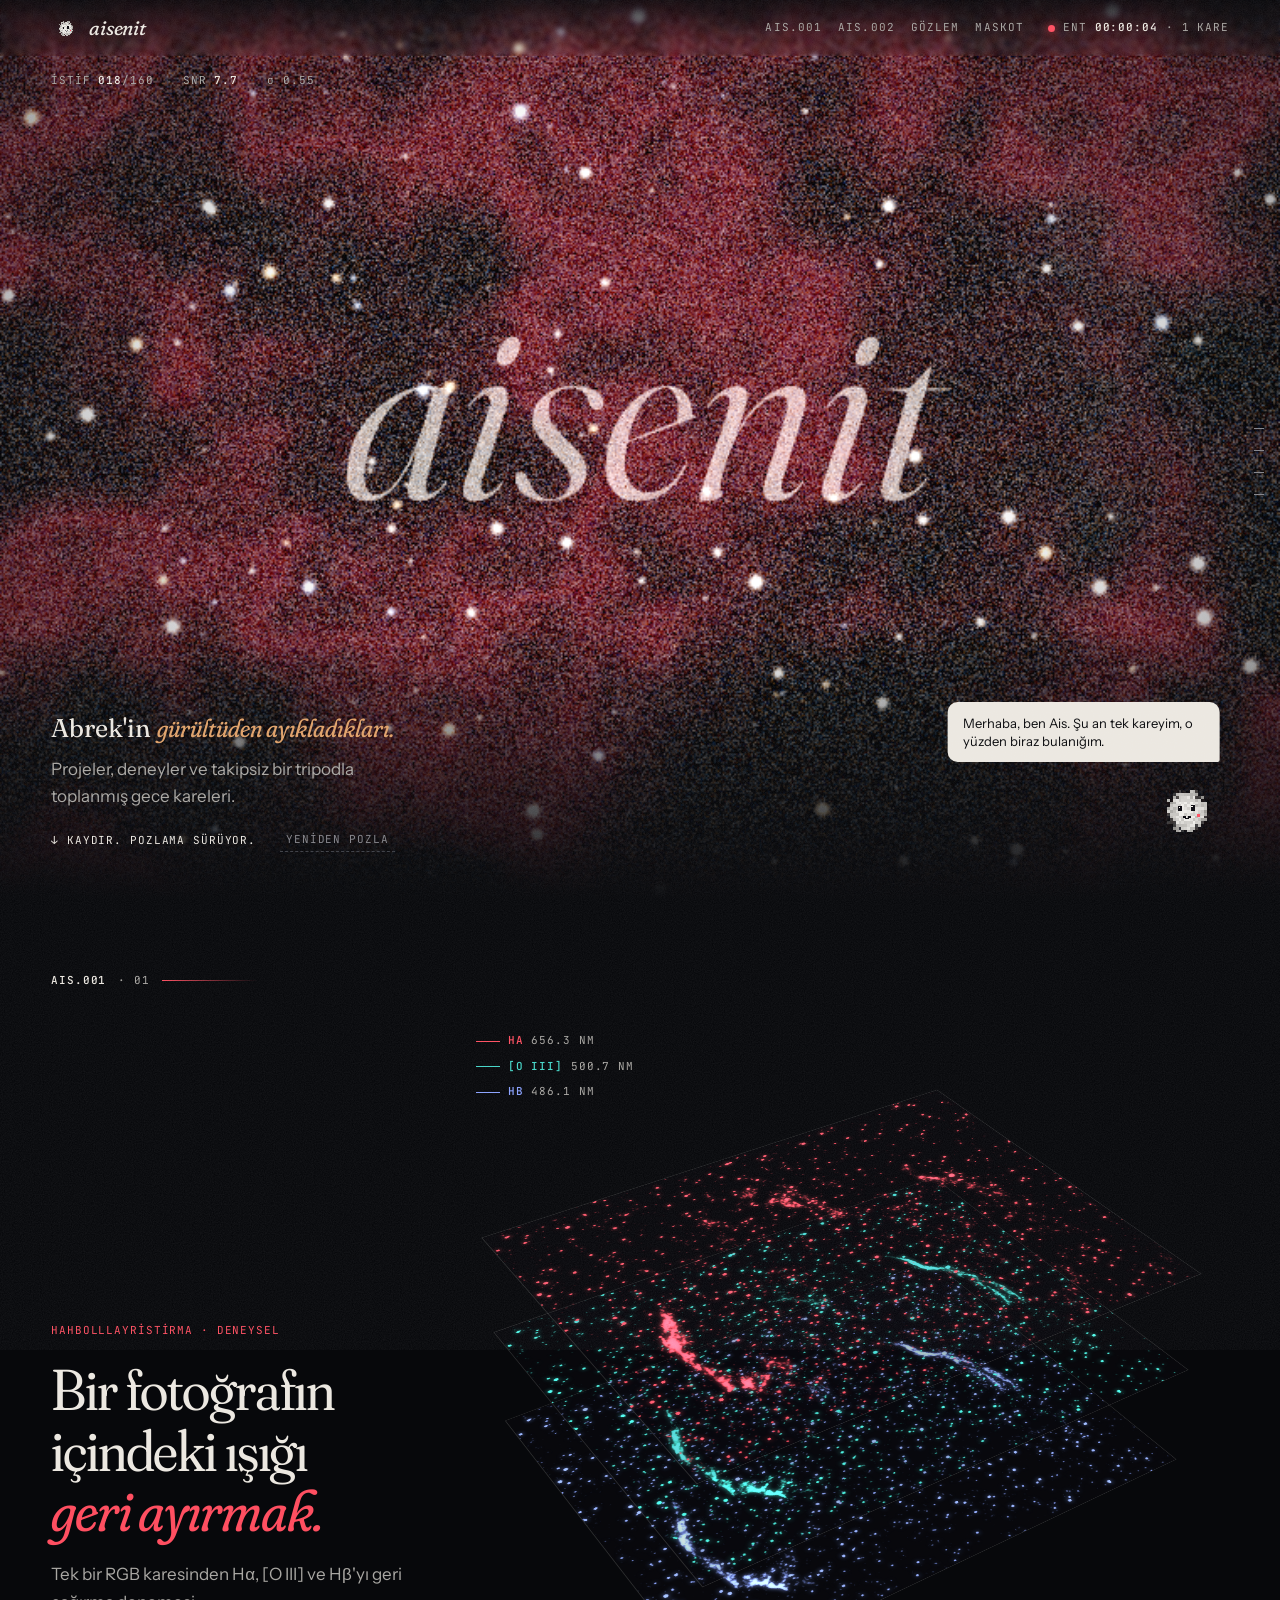
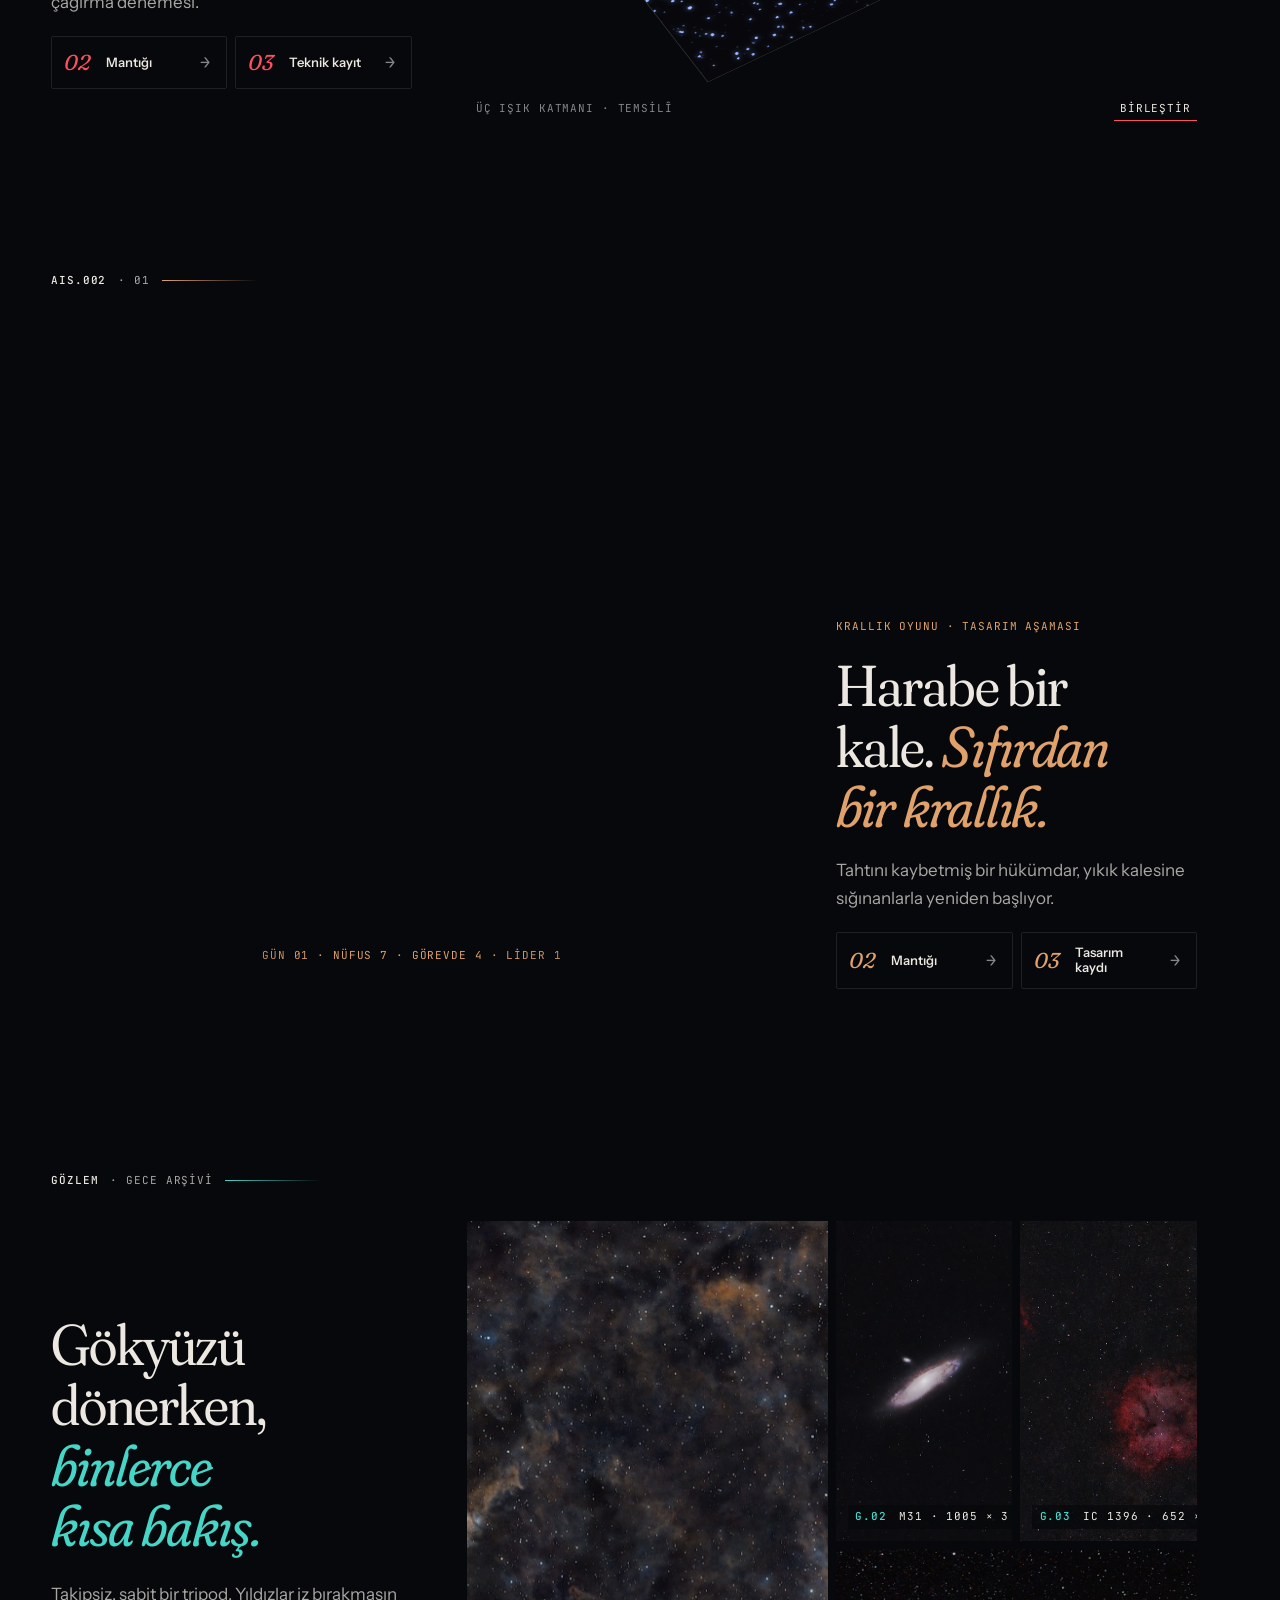
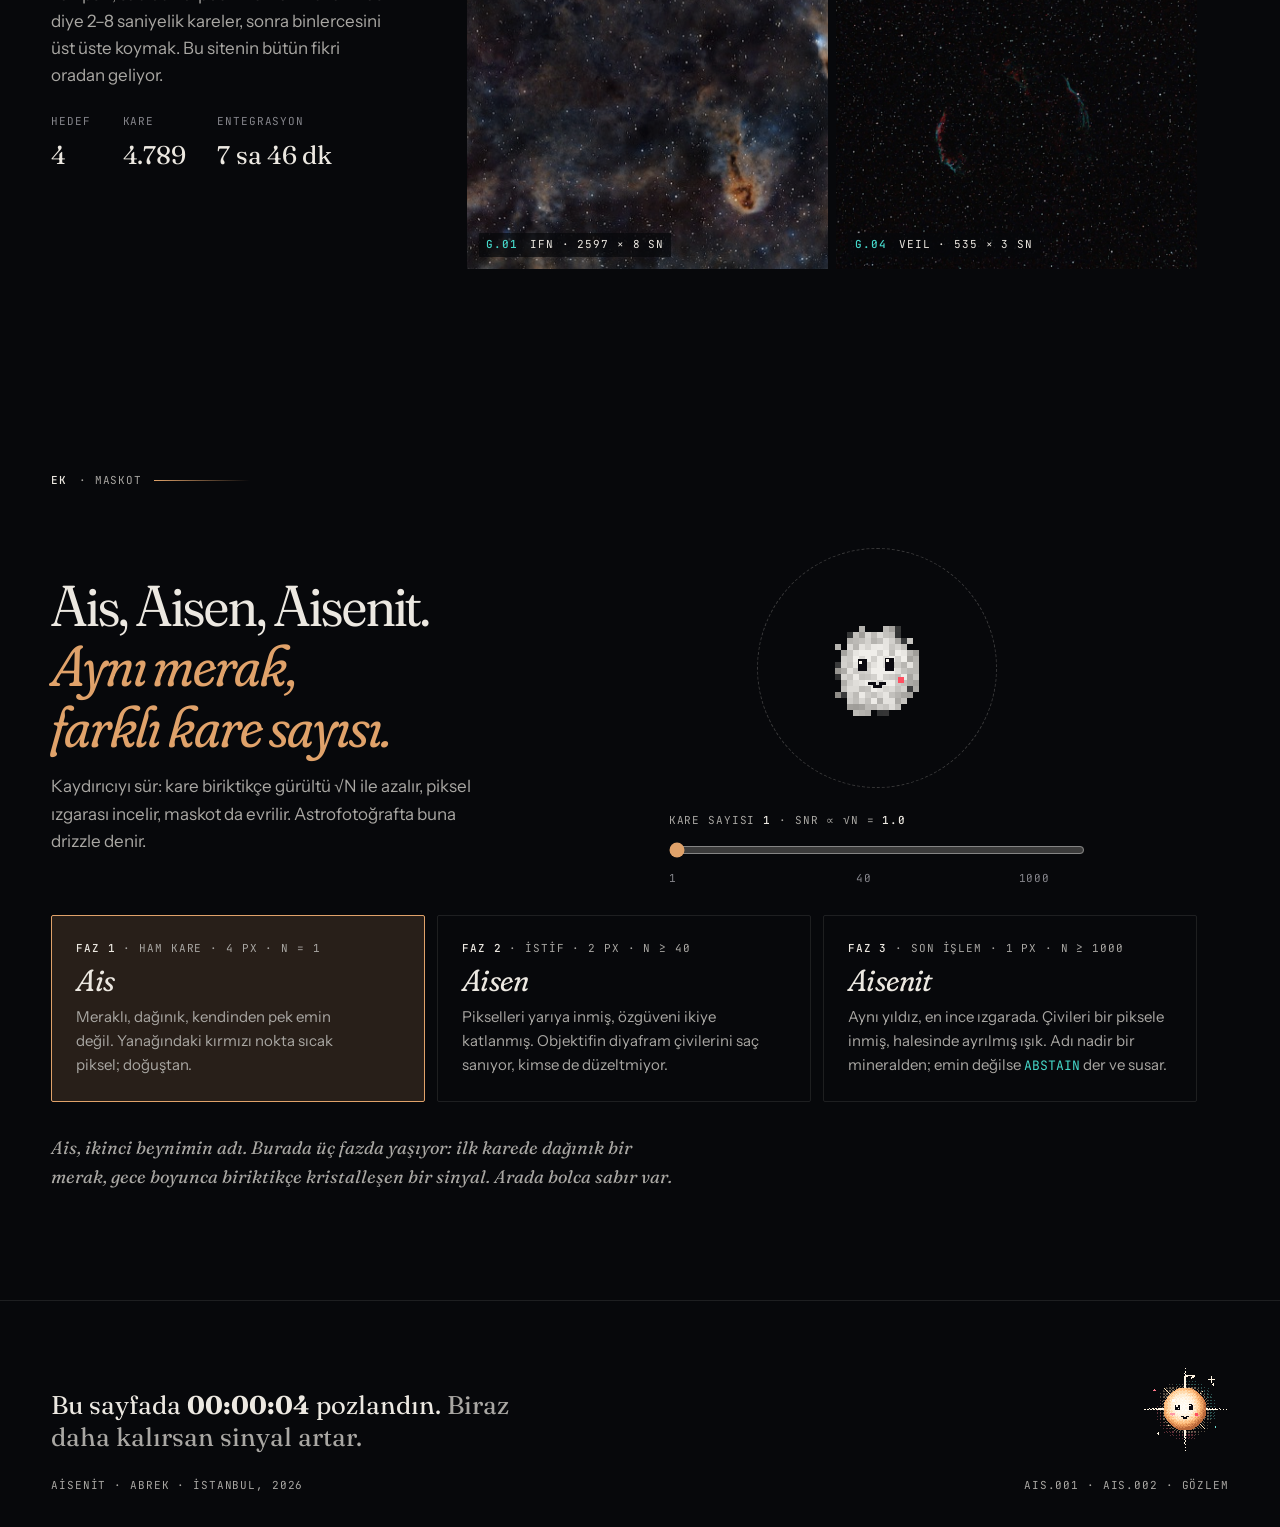
==== index.html @ b601cf17 "Aisenit v2'yi yayına al Sıfırdan yazılan bağımlılıksız site eski yayının yerine geçer. Eski site esk" ====
<!doctype html>
<html lang="tr" class="kilitli">
<head>
  <meta charset="utf-8">
  <meta name="viewport" content="width=device-width, initial-scale=1">
  <title>Aisenit</title>
  <meta name="description" content="Abrek'in projeleri, deneyleri ve takipsiz bir tripodla toplanmış gece kareleri.">
  <meta name="theme-color" content="#07080b">
  <link rel="icon" href="/assets/img/favicon.svg" type="image/svg+xml">
  <link rel="preconnect" href="https://fonts.googleapis.com">
  <link rel="preconnect" href="https://fonts.gstatic.com" crossorigin>
  <link rel="stylesheet" href="https://fonts.googleapis.com/css2?family=Fraunces:ital,opsz,wght,SOFT,WONK@0,9..144,300..700,0..100,0..1;1,9..144,300..700,0..100,0..1&family=Instrument+Sans:wght@400..600&family=JetBrains+Mono:wght@400;500&display=swap">
  <link rel="stylesheet" href="/assets/css/site.css">
  <link rel="stylesheet" href="/assets/css/sayfalar/ana.css">
  <script type="module" src="/assets/js/main.js"></script>
</head>
<body>
  <a class="atla" href="#icerik">İçeriğe geç</a>

  <header class="ust">
    <a class="marka" href="/" aria-label="Aisenit ana sayfa"><ais-maskot faz="ais" boyut="30"></ais-maskot><span>aisenit</span></a>
    <nav class="ust-nav" aria-label="Ana gezinme" data-ray>
      <a href="#ais-001">AIS.001</a>
      <a href="#ais-002">AIS.002</a>
      <a href="#gozlem">Gözlem</a>
      <a href="#maskot">Maskot</a>
    </nav>
    <p class="entegrasyon veri" data-entegrasyon title="Bu sayfada geçirdiğin süre. Her 4 saniye bir kare sayılır.">
      <span class="uzun">ENT</span> <b data-sure>00:00:00</b> <span class="uzun">· <span data-kare>0</span> kare</span>
    </p>
  </header>

  <ol class="ray veri" data-ray aria-label="Bölümler">
    <li><a href="#giris"><span>00 · Giriş</span></a></li>
    <li><a href="#ais-001"><span>AIS.001 · Hahbolllayristirma</span></a></li>
    <li><a href="#ais-002"><span>AIS.002 · Krallık Oyunu</span></a></li>
    <li><a href="#gozlem"><span>Gözlem</span></a></li>
    <li><a href="#maskot"><span>Maskot</span></a></li>
  </ol>

  <main id="icerik">

    <!-- 00 · Giriş: başlık gürültünün içinden istiflenerek çıkar -->
    <section class="ekran giris" id="giris" data-no="00">
      <istif-tuvali metin="aisenit" kare="160" data-istif></istif-tuvali>
      <h1 class="gizli">Aisenit</h1>

      <p class="giris-olcum veri" aria-hidden="true">
        İSTİF <b data-istif-kare>000</b>/160 <span class="ayrac">·</span>
        SNR <b data-istif-snr>0.0</b> <span class="ayrac">·</span>
        <span class="kucuk-harf">σ</span> 0.55
      </p>

      <div class="giris-alt">
        <p class="giris-soz" data-belir>Abrek'in <em class="italik">gürültüden ayıkladıkları.</em></p>
        <p class="giris-not" data-belir style="--sira:1">Projeler, deneyler ve takipsiz bir tripodla toplanmış gece kareleri.</p>
        <div class="giris-eylem" data-belir style="--sira:2">
          <a class="asagi veri" href="#ais-001"><span aria-hidden="true">↓</span> Kaydır. Pozlama sürüyor.</a>
          <button class="yeniden veri" type="button" data-yeniden>Yeniden pozla</button>
        </div>
      </div>

      <ais-maskot class="giris-maskot" faz="ais" boyut="84" konus kendiliginden
        data-sozler='["Merhaba, ben Ais. Şu an tek kareyim, o yüzden biraz bulanığım.","Yukarıdaki yazı da benim gibi: kare biriktikçe netleşiyor.","Biraz aşağıda Aisen olacağım. Söz.","Bu gürültü benim değil, sensörün. Çoğunlukla."]'></ais-maskot>
    </section>

    <!-- 01 · AIS.001 Hahbolllayristirma -->
    <section class="ekran proje proje-001" id="ais-001" data-no="01" style="--vurgu: var(--ha)">
      <p class="kunye veri"><b>AIS.001</b> · 01</p>

      <div class="proje-gorsel" data-belir>
        <kanal-ayrimi src="/assets/img/gozlem/veil-2400.jpg" kirp="0.27 0.28 0.44 0.48" alt="Peçe bulutsusunun yayları"></kanal-ayrimi>
      </div>

      <div class="proje-metin">
        <p class="proje-ad veri" data-belir>Hahbolllayristirma · deneysel</p>
        <h2 data-belir style="--sira:1">Bir fotoğrafın içindeki ışığı <em class="italik">geri ayırmak.</em></h2>
        <p class="proje-ozet" data-belir style="--sira:2">Tek bir RGB karesinden Hα, [O&nbsp;III] ve Hβ'yı geri çağırma denemesi.</p>
        <nav class="kapilar ince" aria-label="AIS.001 derinlikleri" data-belir style="--sira:3">
          <a class="kapi" href="/ais-001/02/"><span class="kapi-no">02</span><span class="kapi-ad">Mantığı</span><span class="kapi-ok" aria-hidden="true">→</span></a>
          <a class="kapi" href="/ais-001/03/"><span class="kapi-no">03</span><span class="kapi-ad">Teknik kayıt</span><span class="kapi-ok" aria-hidden="true">→</span></a>
        </nav>
      </div>
    </section>

    <!-- 01 · AIS.002 Krallık Oyunu -->
    <section class="ekran proje proje-002" id="ais-002" data-no="01" style="--vurgu: var(--toz)">
      <p class="kunye veri"><b>AIS.002</b> · 01</p>

      <div class="proje-gorsel" data-belir>
        <kale-gecesi></kale-gecesi>
      </div>

      <div class="proje-metin">
        <p class="proje-ad veri" data-belir>Krallık Oyunu · tasarım aşaması</p>
        <h2 data-belir style="--sira:1">Harabe bir kale. <em class="italik">Sıfırdan bir krallık.</em></h2>
        <p class="proje-ozet" data-belir style="--sira:2">Tahtını kaybetmiş bir hükümdar, yıkık kalesine sığınanlarla yeniden başlıyor.</p>
        <nav class="kapilar ince" aria-label="AIS.002 derinlikleri" data-belir style="--sira:3">
          <a class="kapi" href="/ais-002/02/"><span class="kapi-no">02</span><span class="kapi-ad">Mantığı</span><span class="kapi-ok" aria-hidden="true">→</span></a>
          <a class="kapi" href="/ais-002/03/"><span class="kapi-no">03</span><span class="kapi-ad">Tasarım kaydı</span><span class="kapi-ok" aria-hidden="true">→</span></a>
        </nav>
      </div>
    </section>

    <!-- Gözlem · astrofotoğraf -->
    <section class="ekran gozlem-ozet" id="gozlem" data-no="G" style="--vurgu: var(--oiii)">
      <p class="kunye veri"><b>GÖZLEM</b> · gece arşivi</p>

      <div class="gozlem-bas">
        <h2 data-belir>Gökyüzü dönerken, <em class="italik">binlerce kısa bakış.</em></h2>
        <p data-belir style="--sira:1">Takipsiz, sabit bir tripod. Yıldızlar iz bırakmasın diye 2–8 saniyelik kareler, sonra binlercesini üst üste koymak. Bu sitenin bütün fikri oradan geliyor.</p>
        <dl class="toplam veri" data-belir style="--sira:2">
          <div><dt>Hedef</dt><dd>4</dd></div>
          <div><dt>Kare</dt><dd>4.789</dd></div>
          <div><dt>Entegrasyon</dt><dd>7 sa 46 dk</dd></div>
        </dl>
      </div>

      <div class="mozaik">
        <a class="kare kare-buyuk" href="/gozlem/#ifn" data-belir style="--sira:1">
          <img src="/assets/img/gozlem/ifn-1000.jpg" srcset="/assets/img/gozlem/ifn-1000.jpg 1000w, /assets/img/gozlem/ifn-2400.jpg 2400w" sizes="(max-width: 760px) 100vw, 55vw" alt="Integrated Flux Nebula: LBN 552 ve LDN 1228 çevresinde kahverengi ve mavi toz bulutları" loading="lazy">
          <span class="kare-etiket veri" lang="en"><b>G.01</b> IFN · 2597 × 8 sn</span>
        </a>
        <a class="kare" href="/gozlem/#andromeda" data-belir style="--sira:2">
          <img src="/assets/img/gozlem/andromeda-1000.jpg" alt="Andromeda galaksisi, yıldız alanının ortasında eğik bir ışık diski" loading="lazy">
          <span class="kare-etiket veri" lang="en"><b>G.02</b> M31 · 1005 × 3 sn</span>
        </a>
        <a class="kare" href="/gozlem/#hortum" data-belir style="--sira:3">
          <img src="/assets/img/gozlem/elep-1000.jpg" alt="Fil Hortumu bulutsusu, IC 1396 çevresinde kırmızı H-alfa bulutu" loading="lazy">
          <span class="kare-etiket veri" lang="en"><b>G.03</b> IC 1396 · 652 × 4 sn</span>
        </a>
        <a class="kare" href="/gozlem/#veil" data-belir style="--sira:4">
          <img src="/assets/img/gozlem/veil-1000.jpg" alt="Peçe bulutsusu, kırmızı ve turkuaz iki ince yay" loading="lazy">
          <span class="kare-etiket veri" lang="en"><b>G.04</b> Veil · 535 × 3 sn</span>
        </a>
      </div>

      <a class="gozlem-git veri" href="/gozlem/" data-belir>Gözlem defterini aç <span aria-hidden="true">→</span></a>
    </section>

    <!-- Maskot -->
    <section class="ekran maskot-ekran" id="maskot" data-no="M" style="--vurgu: var(--toz)">
      <p class="kunye veri"><b>EK</b> · maskot</p>

      <div class="maskot-bas">
        <h2 data-belir>Ais, Aisen, Aisenit. <em class="italik">Aynı merak, farklı kare sayısı.</em></h2>
        <p data-belir style="--sira:1">Kaydırıcıyı sür: kare biriktikçe gürültü √N ile azalır, piksel ızgarası incelir, maskot da evrilir. Astrofotoğrafta buna drizzle denir.</p>
      </div>

      <maskot-evrim>
        <div class="evrim-sahne">
          <ais-maskot faz="ais" boyut="180" konus kendiliginden data-evrim-maskot></ais-maskot>
        </div>
        <div class="evrim-kontrol">
          <label class="veri" for="kare-sayisi">Kare sayısı <b data-evrim-n>1</b> · SNR ∝ √N = <b data-evrim-snr>1.0</b></label>
          <input id="kare-sayisi" type="range" min="0" max="1000" value="0" step="1" data-evrim-girdi>
          <ol class="evrim-olcek veri" aria-hidden="true"><li style="--x:0">1</li><li style="--x:.469">40</li><li style="--x:.879">1000</li></ol>
        </div>
      </maskot-evrim>

      <ol class="fazlar">
        <li class="faz" data-belir data-faz-kart="ais">
          <p class="veri"><b>Faz 1</b> · ham kare · 4 px · N = 1</p>
          <h3>Ais</h3>
          <p>Meraklı, dağınık, kendinden pek emin değil. Yanağındaki kırmızı nokta sıcak piksel; doğuştan.</p>
        </li>
        <li class="faz" data-belir style="--sira:1" data-faz-kart="aisen">
          <p class="veri"><b>Faz 2</b> · istif · 2 px · N ≥ 40</p>
          <h3>Aisen</h3>
          <p>Pikselleri yarıya inmiş, özgüveni ikiye katlanmış. Objektifin diyafram çivilerini saç sanıyor, kimse de düzeltmiyor.</p>
        </li>
        <li class="faz" data-belir style="--sira:2" data-faz-kart="aisenit">
          <p class="veri"><b>Faz 3</b> · son işlem · 1 px · N ≥ 1000</p>
          <h3>Aisenit</h3>
          <p>Aynı yıldız, en ince ızgarada. Çivileri bir piksele inmiş, halesinde ayrılmış ışık. Adı nadir bir mineralden; emin değilse <code>ABSTAIN</code> der ve susar.</p>
        </li>
      </ol>

      <p class="maskot-not" data-belir>Ais, ikinci beynimin adı. Burada üç fazda yaşıyor: ilk karede dağınık bir merak, gece boyunca biriktikçe kristalleşen bir sinyal. Arada bolca sabır var.</p>
    </section>
  </main>

  <footer class="alt">
    <div class="alt-ust">
      <p class="alt-soz">Bu sayfada <b data-sure>00:00:00</b> pozlandın. <span class="isik-2">Biraz daha kalırsan sinyal artar.</span></p>
      <ais-maskot faz="aisenit" boyut="88" konus></ais-maskot>
    </div>
    <div class="alt-satir veri">
      <span>aisenit · Abrek · İstanbul, 2026</span>
      <span><a href="/ais-001/02/">AIS.001</a> · <a href="/ais-002/02/">AIS.002</a> · <a href="/gozlem/">Gözlem</a></span>
    </div>
  </footer>
</body>
</html>
---- assets/css/site.css ----
/* Sitenin tek stil girişi. Sıra önemli: belirteçler → temel → bileşenler.
   Sayfaya özgü stiller sayfalar/ altında, ayrıca bağlanır. */
@import url("tokens.css");
@import url("base.css");
@import url("components.css");
---- assets/css/sayfalar/ana.css ----
/* ==========================================================================
   Ana sayfa: giriş istifi, proje ekranları (01), gözlem, maskot
   ========================================================================== */

/* ---- Giriş -------------------------------------------------------------- */
.giris {
  padding: 0;
  align-content: end;
  overflow: hidden;
}

.giris istif-tuvali {
  position: absolute;
  inset: 0;
  z-index: -1;
  display: block;
}

.giris istif-tuvali canvas {
  width: 100%;
  height: 100%;
}

.giris::after {
  content: "";
  position: absolute;
  inset: 0;
  z-index: -1;
  pointer-events: none;
  background:
    radial-gradient(ellipse at 50% 45%, transparent 40%, rgba(7, 8, 11, 0.55) 100%),
    linear-gradient(to top, var(--gok-0) 0%, transparent 30%);
}

.giris-olcum {
  position: absolute;
  top: calc(var(--ust-bar) + var(--a-4));
  left: var(--kenar);
  font-variant-numeric: tabular-nums;
}

.giris-olcum .ayrac {
  color: var(--isik-4);
  margin-inline: 0.25em;
}

.giris-alt {
  display: grid;
  gap: var(--a-3);
  padding: 0 var(--kenar) var(--a-12);
  max-width: 44rem;
}

.giris-soz {
  font-family: var(--font-baslik);
  font-size: var(--t-orta);
  line-height: 1.2;
}

.giris-soz em {
  color: var(--toz);
}

.giris-not {
  color: var(--isik-2);
  max-width: 34ch;
}

.giris-eylem {
  display: flex;
  flex-wrap: wrap;
  gap: var(--a-4) var(--a-6);
  align-items: center;
  margin-top: var(--a-2);
}

.asagi {
  text-decoration: none;
  color: var(--isik);
}

.asagi span {
  display: inline-block;
  animation: in 2.4s var(--egri) infinite;
}

@keyframes in {
  0%, 100% { transform: translateY(0); }
  50% { transform: translateY(4px); }
}

.yeniden {
  color: var(--isik-3);
  border-bottom: 1px dashed var(--isik-4);
  padding-bottom: 2px;
}

.yeniden:hover {
  color: var(--isik);
}

.giris-maskot {
  position: absolute;
  right: var(--kenar);
  bottom: var(--a-12);
}

@media (max-width: 760px) {
  .giris-maskot {
    bottom: auto;
    top: calc(var(--ust-bar) + var(--a-12));
    --boyut: 64px !important;
  }
}

/* ---- Proje ekranları (01): %90 estetik, %10 bilgi ----------------------- */
.proje,
.gozlem-ozet,
.maskot-ekran {
  padding-right: calc(var(--kenar) + 2rem);
}

@media (max-width: 900px) {
  .proje,
  .gozlem-ozet,
  .maskot-ekran {
    padding-right: var(--kenar);
  }
}

.proje {
  grid-template-columns: minmax(0, 4fr) minmax(0, 8fr);
  grid-template-areas: "metin gorsel";
  gap: var(--a-8) clamp(var(--a-8), 5vw, var(--a-24));
  align-items: center;
}

.proje-002 {
  grid-template-columns: minmax(0, 8fr) minmax(0, 4fr);
  grid-template-areas: "gorsel metin";
}

.proje-gorsel {
  grid-area: gorsel;
  position: relative;
  min-height: min(78svh, 46rem);
  display: grid;
}

.proje-metin {
  grid-area: metin;
  display: grid;
  gap: var(--a-5);
  max-width: 26rem;
  align-self: end;
  padding-bottom: var(--a-8);
}

.proje-ad {
  color: var(--vurgu);
}

.proje h2 {
  font-size: var(--t-buyuk);
}

.proje h2 em,
.gozlem-bas h2 em,
.maskot-bas h2 em {
  color: var(--vurgu);
}

.proje-ozet {
  color: var(--isik-2);
  max-width: 34ch;
}

.ciplar {
  display: flex;
  flex-wrap: wrap;
  gap: var(--a-2);
}



@media (max-width: 900px) {
  .proje,
  .proje-002 {
    grid-template-columns: minmax(0, 1fr);
    grid-template-areas: "gorsel" "metin";
    align-content: start;
    padding-top: calc(var(--ust-bar) + var(--a-12));
  }
  .proje-gorsel {
    min-height: 42svh;
  }
}

/* ---- Gözlem özeti ------------------------------------------------------- */
.gozlem-ozet {
  grid-template-columns: minmax(0, 4fr) minmax(0, 8fr);
  gap: var(--a-8) clamp(var(--a-8), 4vw, var(--a-16));
  align-items: center;
}

.gozlem-bas {
  display: grid;
  gap: var(--a-6);
}

.gozlem-bas h2 {
  font-size: var(--t-buyuk);
}

.gozlem-bas > p {
  color: var(--isik-2);
  max-width: 38ch;
}

.toplam {
  display: flex;
  flex-wrap: wrap;
  gap: var(--a-4) var(--a-8);
}

.toplam dd {
  white-space: nowrap;
}

.toplam dt {
  color: var(--isik-3);
}

.toplam dd {
  margin: var(--a-1) 0 0;
  font-family: var(--font-baslik);
  font-size: 1.6rem;
  letter-spacing: -0.01em;
  text-transform: none;
  color: var(--isik);
}

.mozaik {
  display: grid;
  grid-template-columns: repeat(4, minmax(0, 1fr));
  grid-template-rows: repeat(2, minmax(0, 1fr));
  gap: var(--a-2);
  height: min(72svh, 44rem);
}

.kare {
  position: relative;
  overflow: hidden;
  display: block;
  background: var(--gok-2);
}

.kare-buyuk {
  grid-column: span 2;
  grid-row: span 2;
}

.kare:nth-child(4) {
  grid-column: span 2;
}

.kare img {
  width: 100%;
  height: 100%;
  object-fit: cover;
  transform: scale(1.02);
  transition: transform 1.6s var(--egri), filter var(--sure-uzun) var(--egri);
  filter: saturate(0.9) brightness(0.92);
}

.kare:hover img,
.kare:focus-visible img {
  transform: scale(1.07);
  filter: none;
}

.kare-etiket {
  white-space: nowrap;
  position: absolute;
  left: var(--a-3);
  bottom: var(--a-3);
  padding: 0.2rem 0.45rem;
  background: rgba(7, 8, 11, 0.7);
  color: var(--isik);
}

.kare-etiket b {
  color: var(--oiii);
  margin-right: 0.4em;
}

.gozlem-git {
  grid-column: 2;
  justify-self: end;
  color: var(--isik);
  text-decoration: none;
}

.gozlem-git:hover {
  color: var(--oiii);
}

@media (max-width: 900px) {
  .gozlem-ozet {
    grid-template-columns: minmax(0, 1fr);
    padding-top: calc(var(--ust-bar) + var(--a-12));
  }
  .mozaik {
    height: auto;
    grid-template-columns: repeat(2, minmax(0, 1fr));
    grid-template-rows: none;
    grid-auto-rows: 9.5rem;
  }
  .kare-buyuk {
    grid-row: span 2;
  }
  .gozlem-git {
    grid-column: 1;
  }
}

/* ---- Maskot ekranı ------------------------------------------------------ */
.maskot-ekran {
  grid-template-columns: minmax(0, 5fr) minmax(0, 7fr);
  grid-template-areas:
    "bas evrim"
    "fazlar fazlar"
    "not not";
  gap: var(--a-8) var(--a-12);
  align-items: center;
}

.maskot-bas {
  grid-area: bas;
  display: grid;
  gap: var(--a-4);
}

.maskot-bas h2 {
  font-size: var(--t-buyuk);
}

.maskot-bas p {
  color: var(--isik-2);
}

maskot-evrim {
  grid-area: evrim;
  display: grid;
  gap: var(--a-6);
  justify-items: center;
}

.evrim-sahne {
  position: relative;
  display: grid;
  place-items: center;
  width: 100%;
  min-height: 15rem;
}

.evrim-sahne::before {
  content: "";
  position: absolute;
  width: 15rem;
  height: 15rem;
  border-radius: 50%;
  border: 1px dashed var(--cizgi-guclu);
  animation: don 60s linear infinite;
}

@keyframes don {
  to { transform: rotate(360deg); }
}

.evrim-kontrol {
  width: min(100%, 26rem);
  display: grid;
  gap: var(--a-3);
}

.evrim-kontrol input[type="range"] {
  width: 100%;
  accent-color: var(--toz);
}

.evrim-olcek {
  display: flex;
  justify-content: space-between;
  padding: 0;
  list-style: none;
  color: var(--isik-3);
}

.fazlar {
  grid-area: fazlar;
  display: grid;
  grid-template-columns: repeat(3, minmax(0, 1fr));
  gap: var(--a-3);
  padding: 0;
  list-style: none;
}

.faz {
  display: grid;
  gap: var(--a-2);
  align-content: start;
  padding: var(--a-6);
  border: 1px solid var(--cizgi);
  border-radius: var(--yaricap);
  transition: border-color var(--sure), background var(--sure);
}

.faz.etkin {
  border-color: var(--toz);
  background: var(--toz-soluk);
}

.faz h3 {
  font-size: 1.9rem;
  font-style: italic;
  font-variation-settings: "SOFT" 100, "WONK" 1, "opsz" 72;
}

.faz > p:last-child {
  color: var(--isik-2);
  font-size: 0.9375rem;
}

.faz code {
  color: var(--oiii);
}

.maskot-not {
  grid-area: not;
  max-width: 52ch;
  font-family: var(--font-baslik);
  font-style: italic;
  font-size: 1.125rem;
  color: var(--isik-2);
}

@media (max-width: 900px) {
  .maskot-ekran {
    grid-template-columns: minmax(0, 1fr);
    grid-template-areas: "bas" "evrim" "fazlar" "not";
    padding-top: calc(var(--ust-bar) + var(--a-12));
  }
  .fazlar {
    grid-template-columns: minmax(0, 1fr);
  }
}

.isik-2 {
  color: var(--isik-2);
}
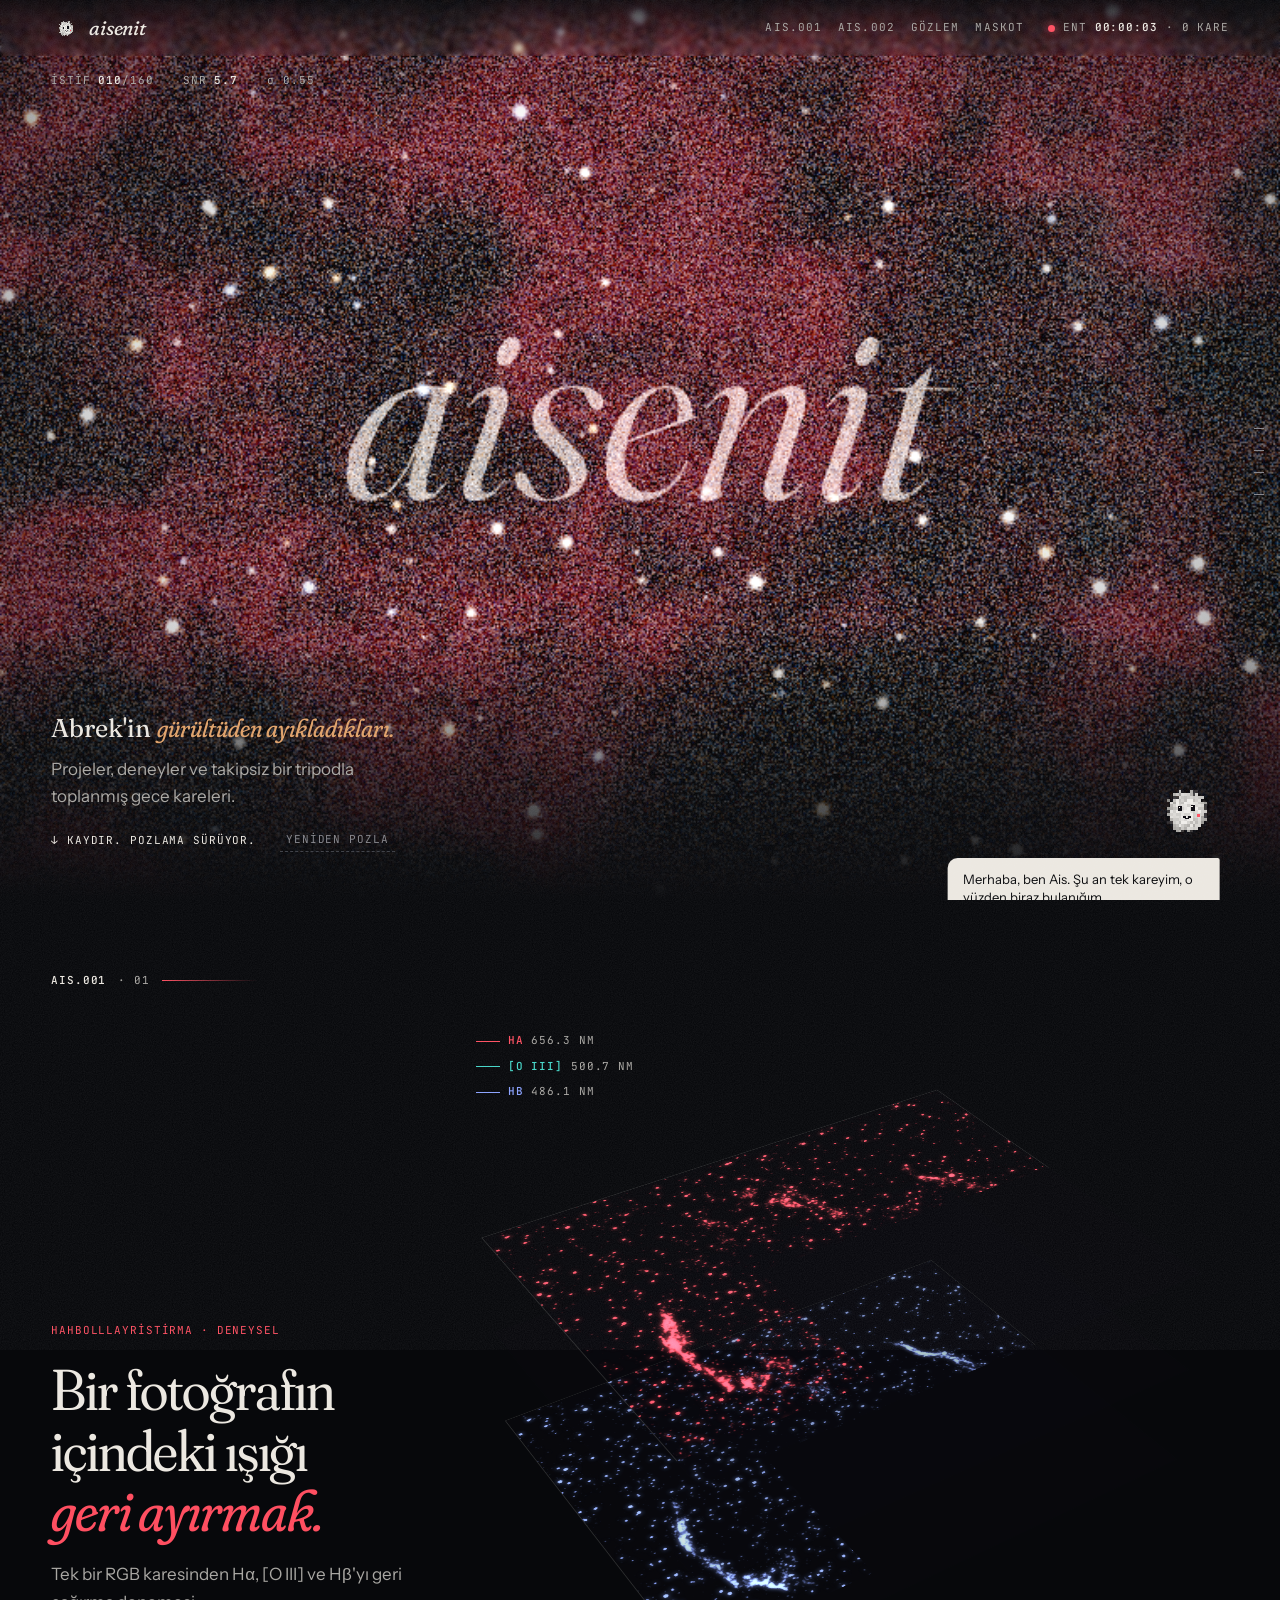
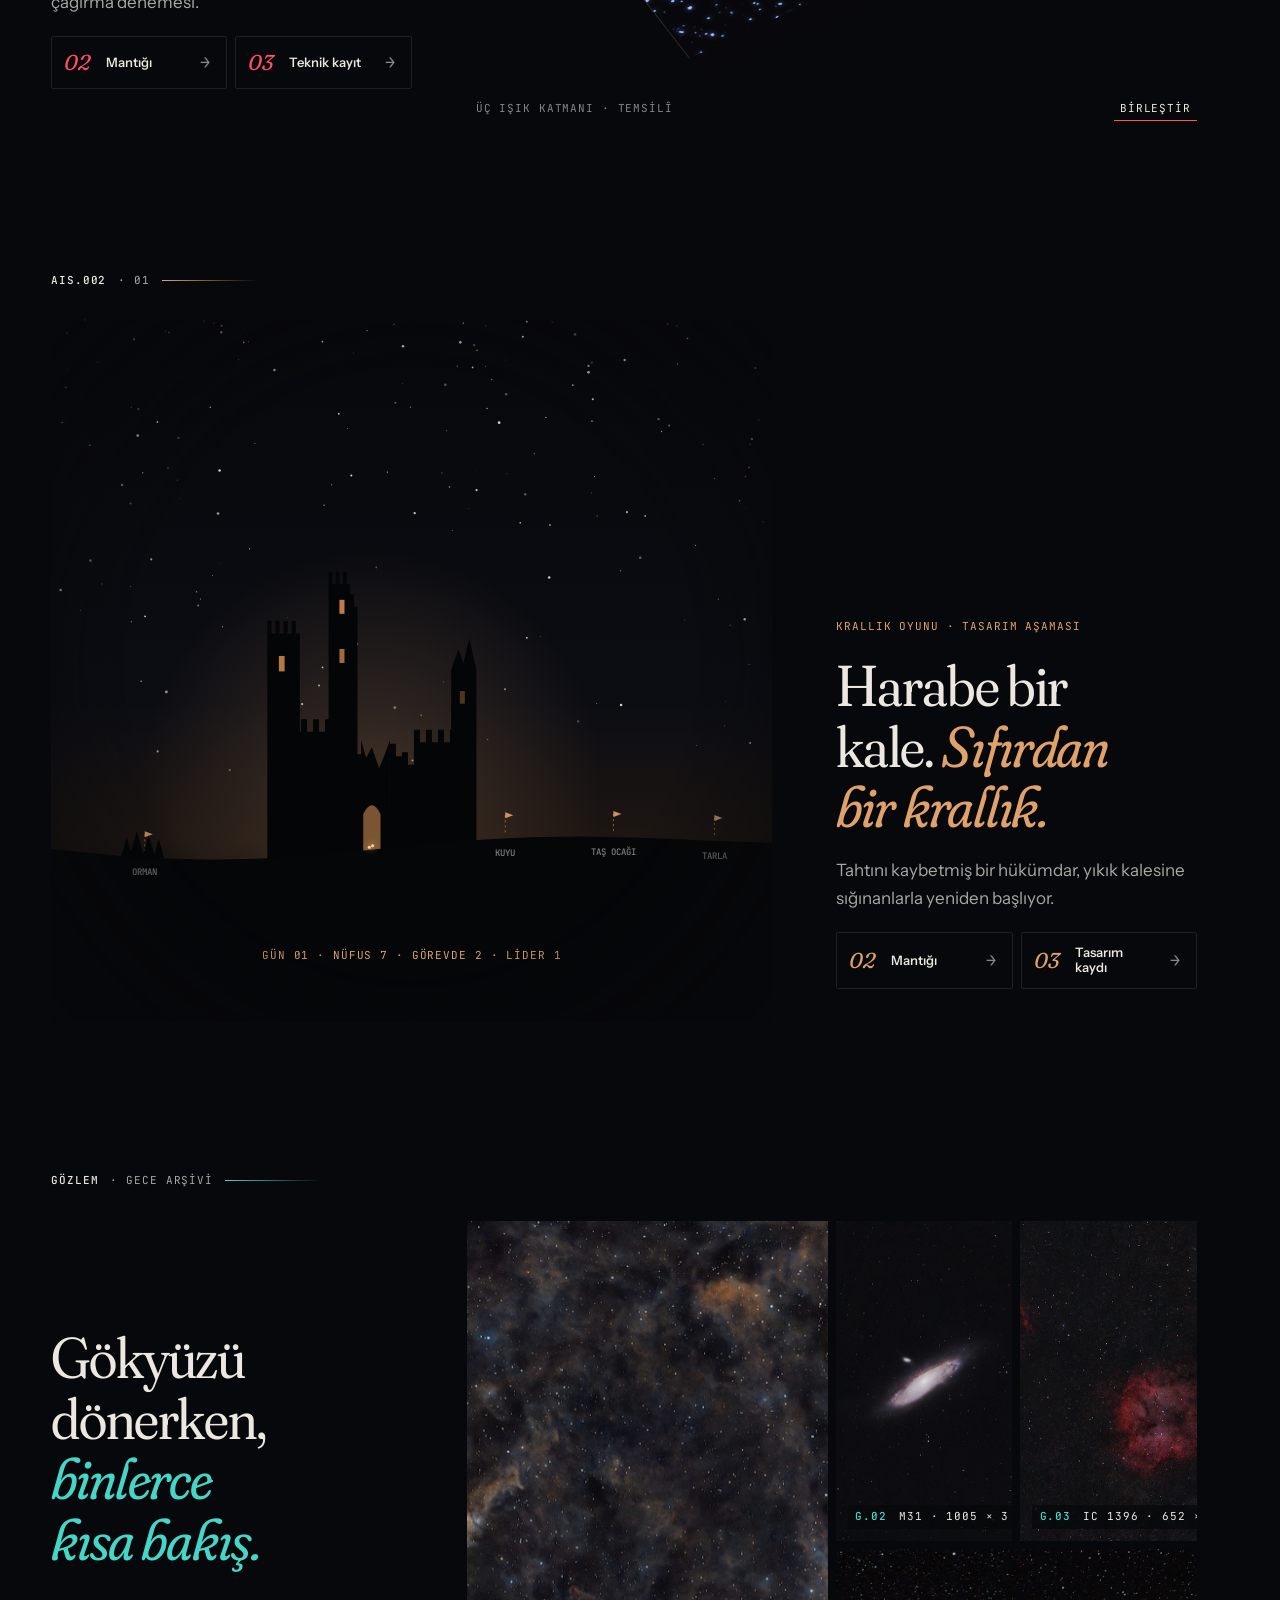
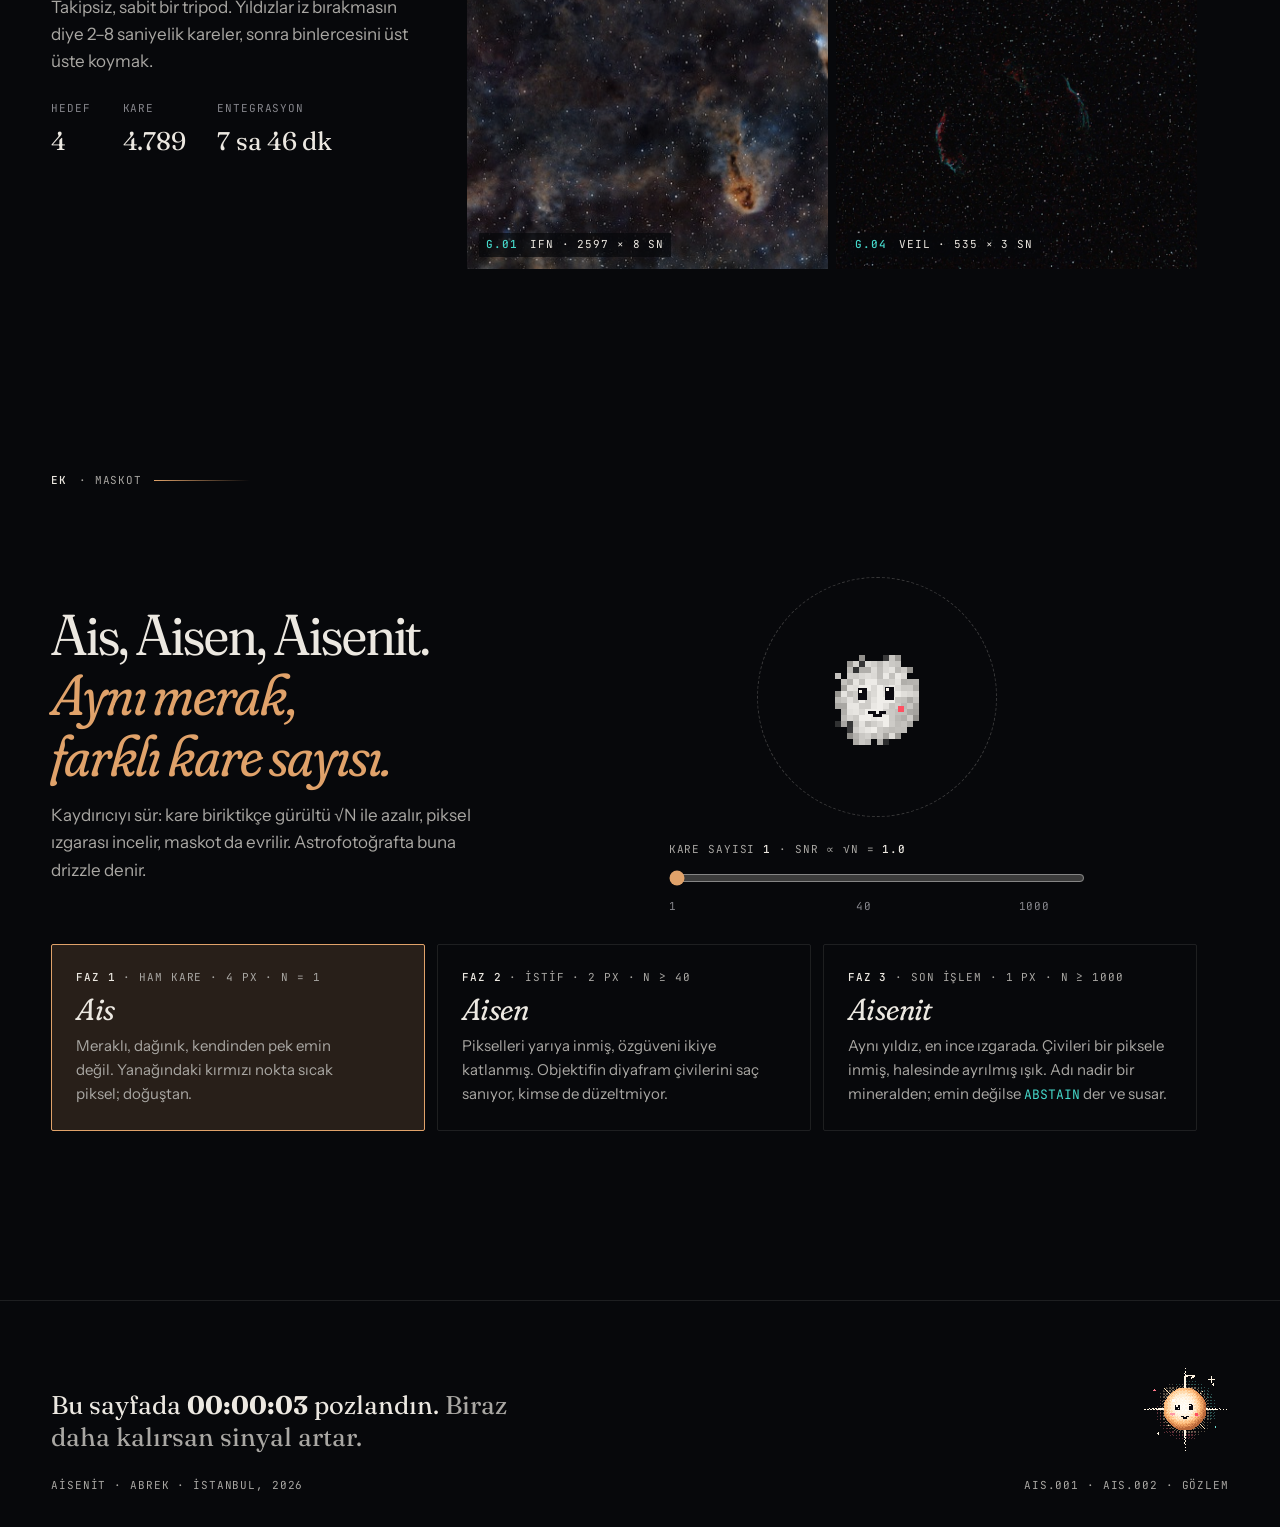
==== commit a0e03478: "Konum listesini, yanlış fikir cümlesini ve maskot notunu kaldır Co-Authored-By: Claude Opus 5.5 <nor" ====
--- a/index.html
+++ b/index.html
@@ -108,7 +108,7 @@
 
       <div class="gozlem-bas">
         <h2 data-belir>Gökyüzü dönerken, <em class="italik">binlerce kısa bakış.</em></h2>
-        <p data-belir style="--sira:1">Takipsiz, sabit bir tripod. Yıldızlar iz bırakmasın diye 2–8 saniyelik kareler, sonra binlercesini üst üste koymak. Bu sitenin bütün fikri oradan geliyor.</p>
+        <p data-belir style="--sira:1">Takipsiz, sabit bir tripod. Yıldızlar iz bırakmasın diye 2–8 saniyelik kareler, sonra binlercesini üst üste koymak.</p>
         <dl class="toplam veri" data-belir style="--sira:2">
           <div><dt>Hedef</dt><dd>4</dd></div>
           <div><dt>Kare</dt><dd>4.789</dd></div>
@@ -175,8 +175,6 @@
           <p>Aynı yıldız, en ince ızgarada. Çivileri bir piksele inmiş, halesinde ayrılmış ışık. Adı nadir bir mineralden; emin değilse <code>ABSTAIN</code> der ve susar.</p>
         </li>
       </ol>
-
-      <p class="maskot-not" data-belir>Ais, ikinci beynimin adı. Burada üç fazda yaşıyor: ilk karede dağınık bir merak, gece boyunca biriktikçe kristalleşen bir sinyal. Arada bolca sabır var.</p>
     </section>
   </main>
 
--- a/assets/css/sayfalar/ana.css
+++ b/assets/css/sayfalar/ana.css
@@ -459,3 +459,15 @@
 .isik-2 {
   color: var(--isik-2);
 }
+
+/* Geniş ekran: metin sütunu metin kadar, görsel kalan alanı alır; iki yan
+   boşluk eşit kalır, ekranın bir yanında boşluk birikmez. */
+@media (min-width: 1400px) {
+  .proje {
+    grid-template-columns: minmax(0, 26rem) minmax(0, 1fr);
+    padding-inline: calc(var(--kenar) + 2rem);
+  }
+  .proje-002 {
+    grid-template-columns: minmax(0, 1fr) minmax(0, 26rem);
+  }
+}
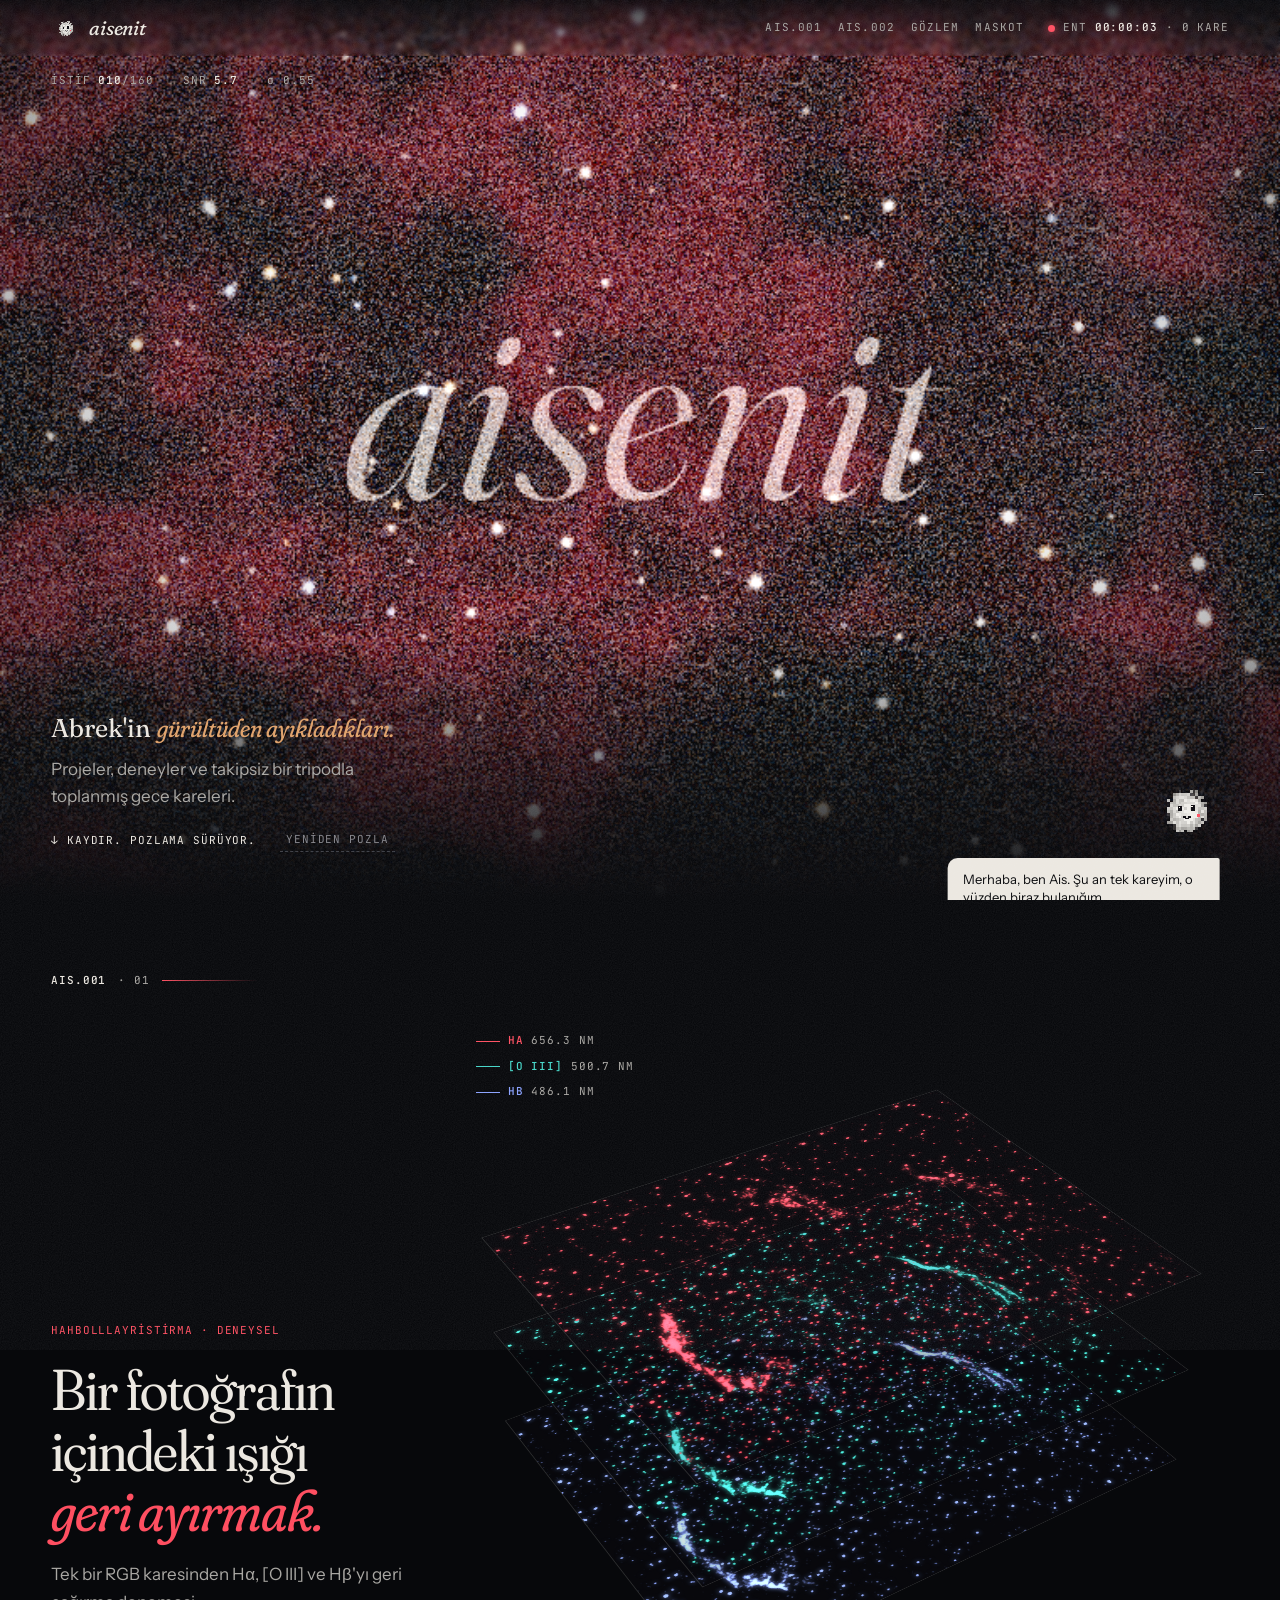
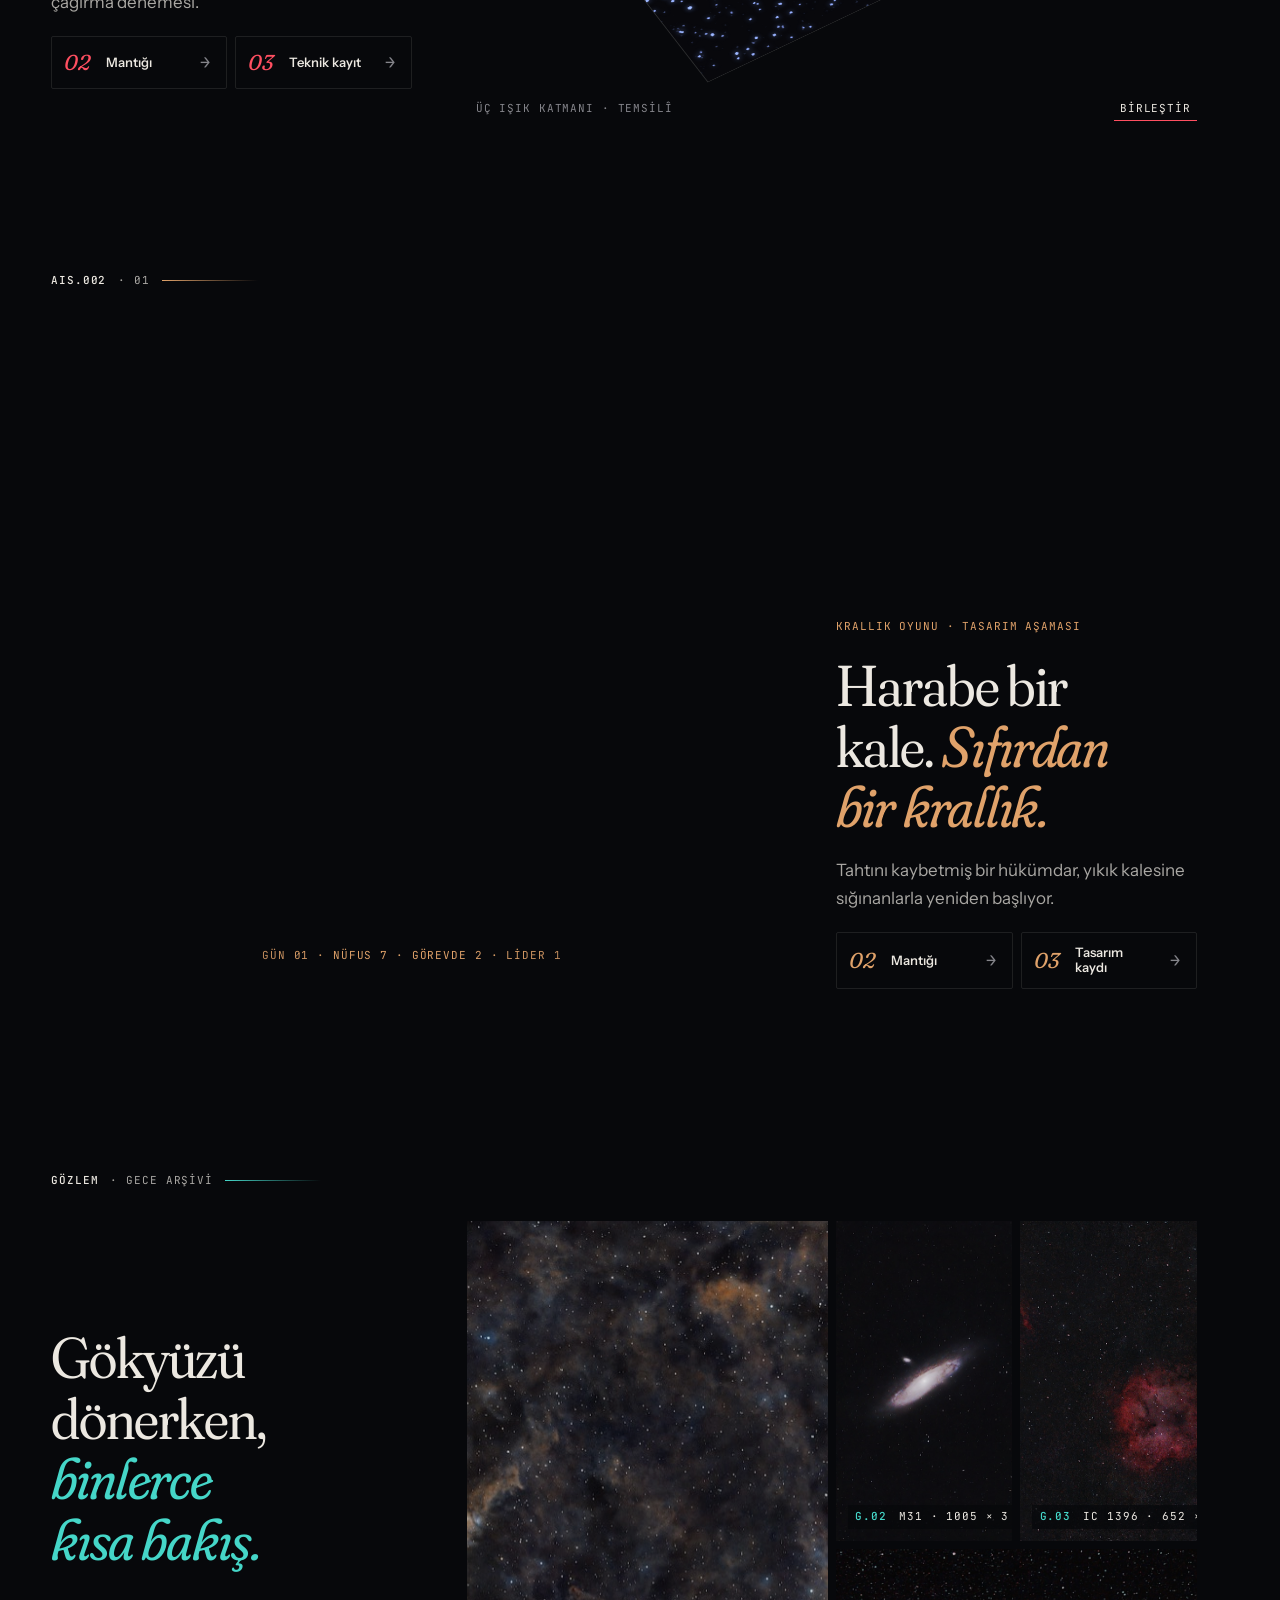
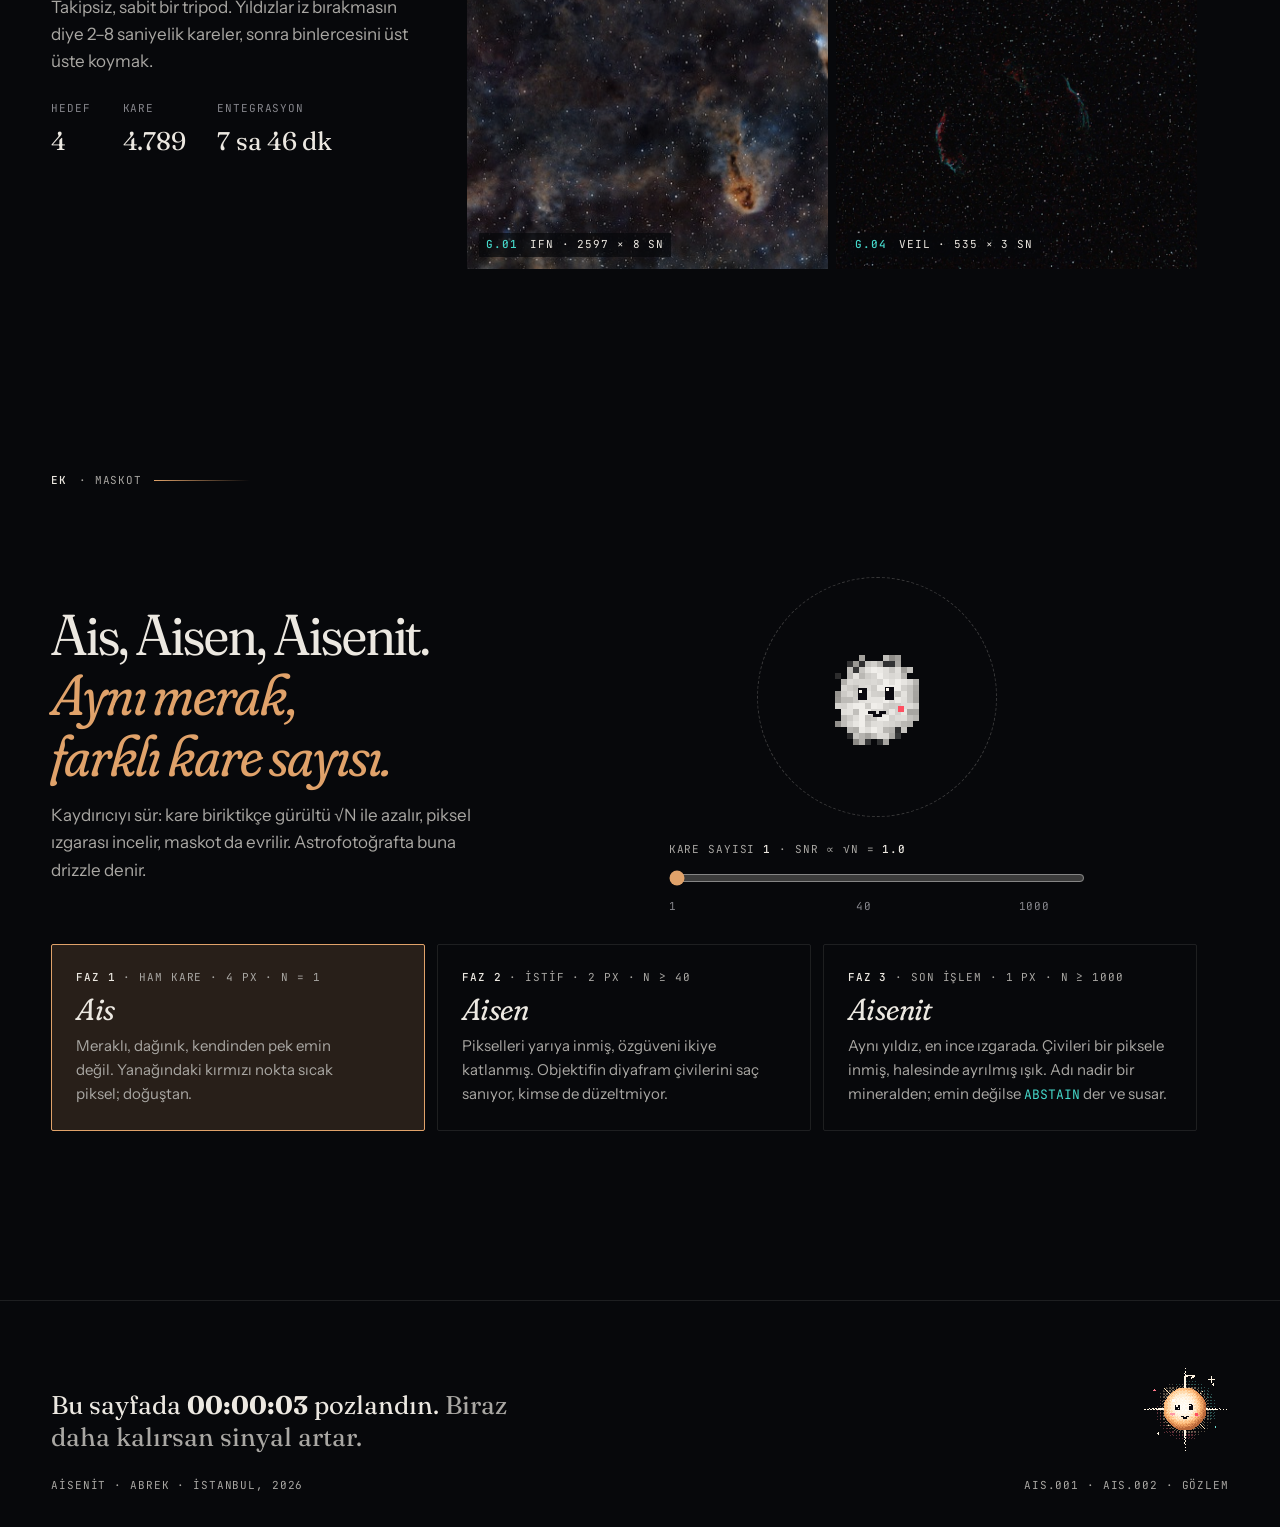
==== commit d4b7be3e: "Kaynak yorumlarını yayından çıkar" ====
--- a/index.html
+++ b/index.html
@@ -40,7 +40,6 @@
 
   <main id="icerik">
 
-    <!-- 00 · Giriş: başlık gürültünün içinden istiflenerek çıkar -->
     <section class="ekran giris" id="giris" data-no="00">
       <istif-tuvali metin="aisenit" kare="160" data-istif></istif-tuvali>
       <h1 class="gizli">Aisenit</h1>
@@ -64,7 +63,6 @@
         data-sozler='["Merhaba, ben Ais. Şu an tek kareyim, o yüzden biraz bulanığım.","Yukarıdaki yazı da benim gibi: kare biriktikçe netleşiyor.","Biraz aşağıda Aisen olacağım. Söz.","Bu gürültü benim değil, sensörün. Çoğunlukla."]'></ais-maskot>
     </section>
 
-    <!-- 01 · AIS.001 Hahbolllayristirma -->
     <section class="ekran proje proje-001" id="ais-001" data-no="01" style="--vurgu: var(--ha)">
       <p class="kunye veri"><b>AIS.001</b> · 01</p>
 
@@ -83,7 +81,6 @@
       </div>
     </section>
 
-    <!-- 01 · AIS.002 Krallık Oyunu -->
     <section class="ekran proje proje-002" id="ais-002" data-no="01" style="--vurgu: var(--toz)">
       <p class="kunye veri"><b>AIS.002</b> · 01</p>
 
@@ -102,7 +99,6 @@
       </div>
     </section>
 
-    <!-- Gözlem · astrofotoğraf -->
     <section class="ekran gozlem-ozet" id="gozlem" data-no="G" style="--vurgu: var(--oiii)">
       <p class="kunye veri"><b>GÖZLEM</b> · gece arşivi</p>
 
@@ -138,7 +134,6 @@
       <a class="gozlem-git veri" href="/gozlem/" data-belir>Gözlem defterini aç <span aria-hidden="true">→</span></a>
     </section>
 
-    <!-- Maskot -->
     <section class="ekran maskot-ekran" id="maskot" data-no="M" style="--vurgu: var(--toz)">
       <p class="kunye veri"><b>EK</b> · maskot</p>
 
--- a/assets/css/site.css
+++ b/assets/css/site.css
@@ -1,5 +1,3 @@
-/* Sitenin tek stil girişi. Sıra önemli: belirteçler → temel → bileşenler.
-   Sayfaya özgü stiller sayfalar/ altında, ayrıca bağlanır. */
 @import url("tokens.css");
 @import url("base.css");
 @import url("components.css");
--- a/assets/css/sayfalar/ana.css
+++ b/assets/css/sayfalar/ana.css
@@ -1,8 +1,3 @@
-/* ==========================================================================
-   Ana sayfa: giriş istifi, proje ekranları (01), gözlem, maskot
-   ========================================================================== */
-
-/* ---- Giriş -------------------------------------------------------------- */
 .giris {
   padding: 0;
   align-content: end;
@@ -113,7 +108,6 @@
   }
 }
 
-/* ---- Proje ekranları (01): %90 estetik, %10 bilgi ----------------------- */
 .proje,
 .gozlem-ozet,
 .maskot-ekran {
@@ -180,8 +174,6 @@
   flex-wrap: wrap;
   gap: var(--a-2);
 }
-
-
 
 @media (max-width: 900px) {
   .proje,
@@ -196,7 +188,6 @@
   }
 }
 
-/* ---- Gözlem özeti ------------------------------------------------------- */
 .gozlem-ozet {
   grid-template-columns: minmax(0, 4fr) minmax(0, 8fr);
   gap: var(--a-8) clamp(var(--a-8), 4vw, var(--a-16));
@@ -324,7 +315,6 @@
   }
 }
 
-/* ---- Maskot ekranı ------------------------------------------------------ */
 .maskot-ekran {
   grid-template-columns: minmax(0, 5fr) minmax(0, 7fr);
   grid-template-areas:
@@ -460,8 +450,6 @@
   color: var(--isik-2);
 }
 
-/* Geniş ekran: metin sütunu metin kadar, görsel kalan alanı alır; iki yan
-   boşluk eşit kalır, ekranın bir yanında boşluk birikmez. */
 @media (min-width: 1400px) {
   .proje {
     grid-template-columns: minmax(0, 26rem) minmax(0, 1fr);
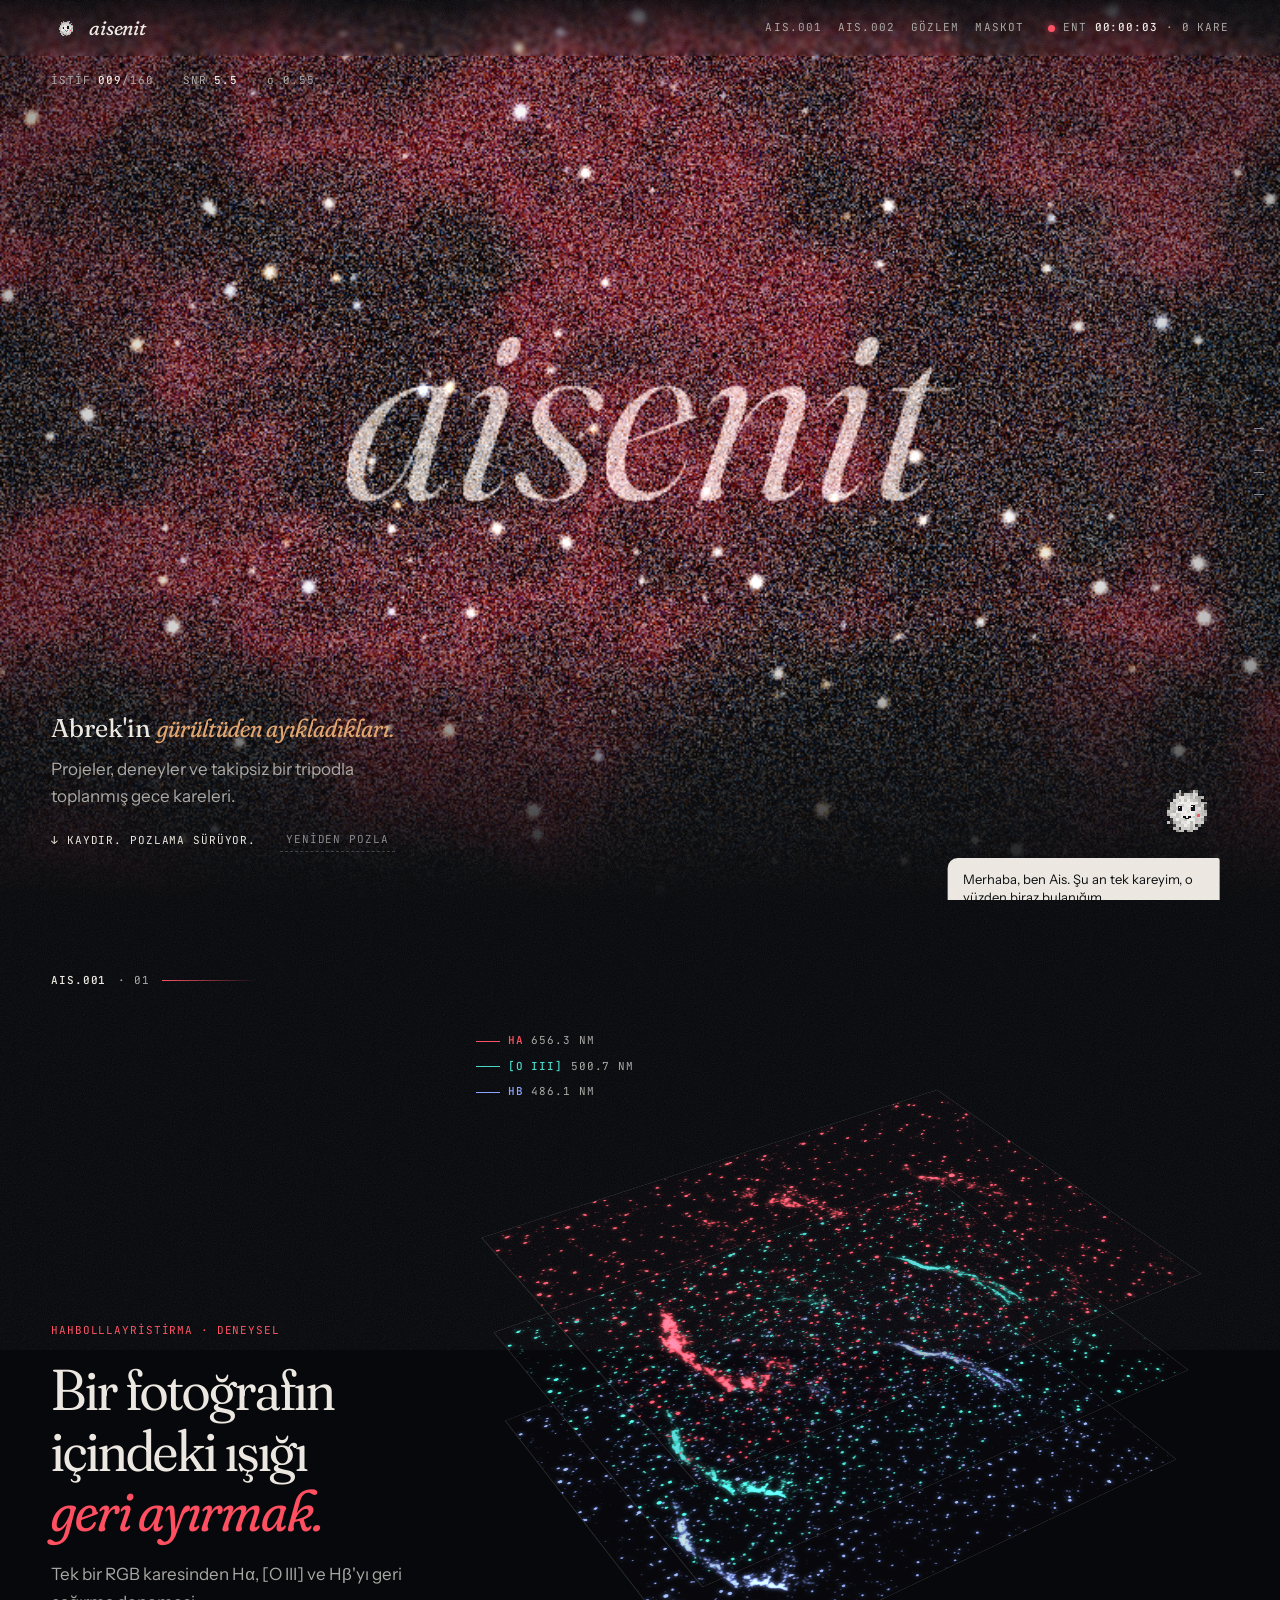
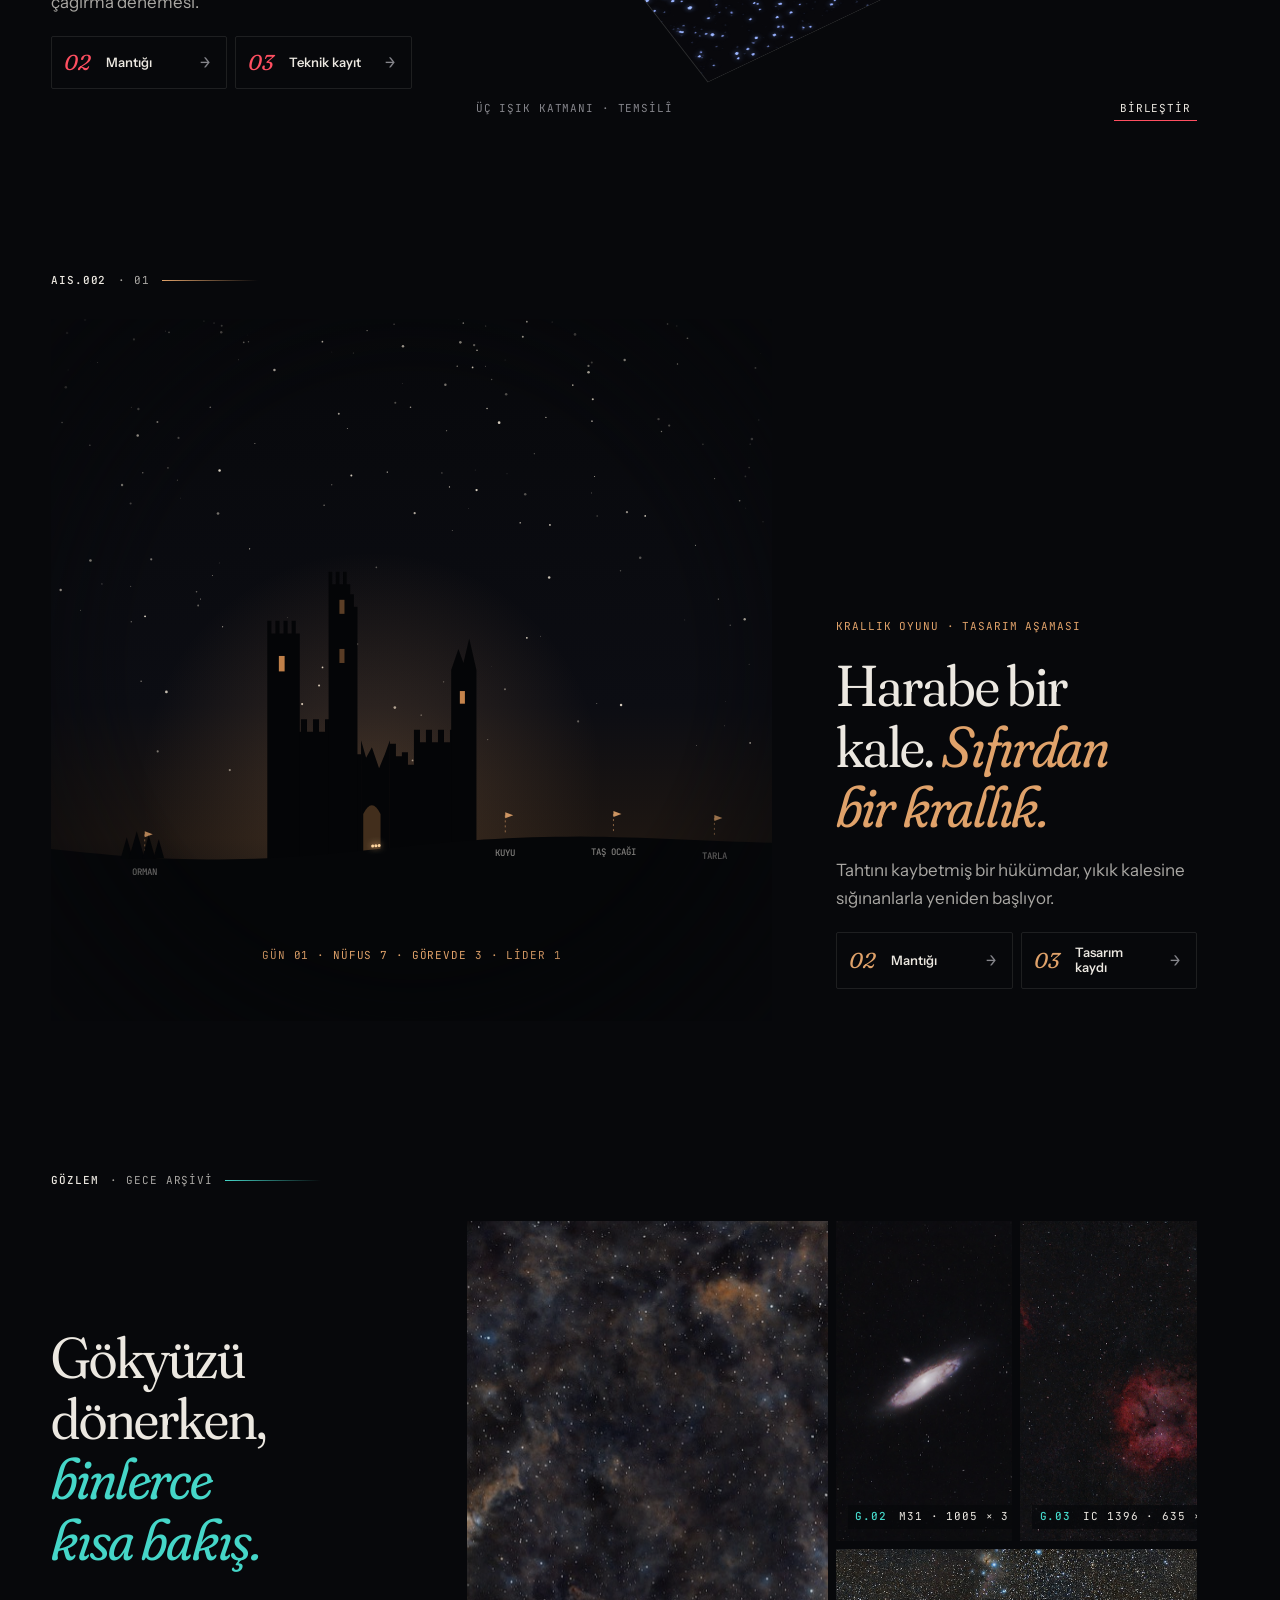
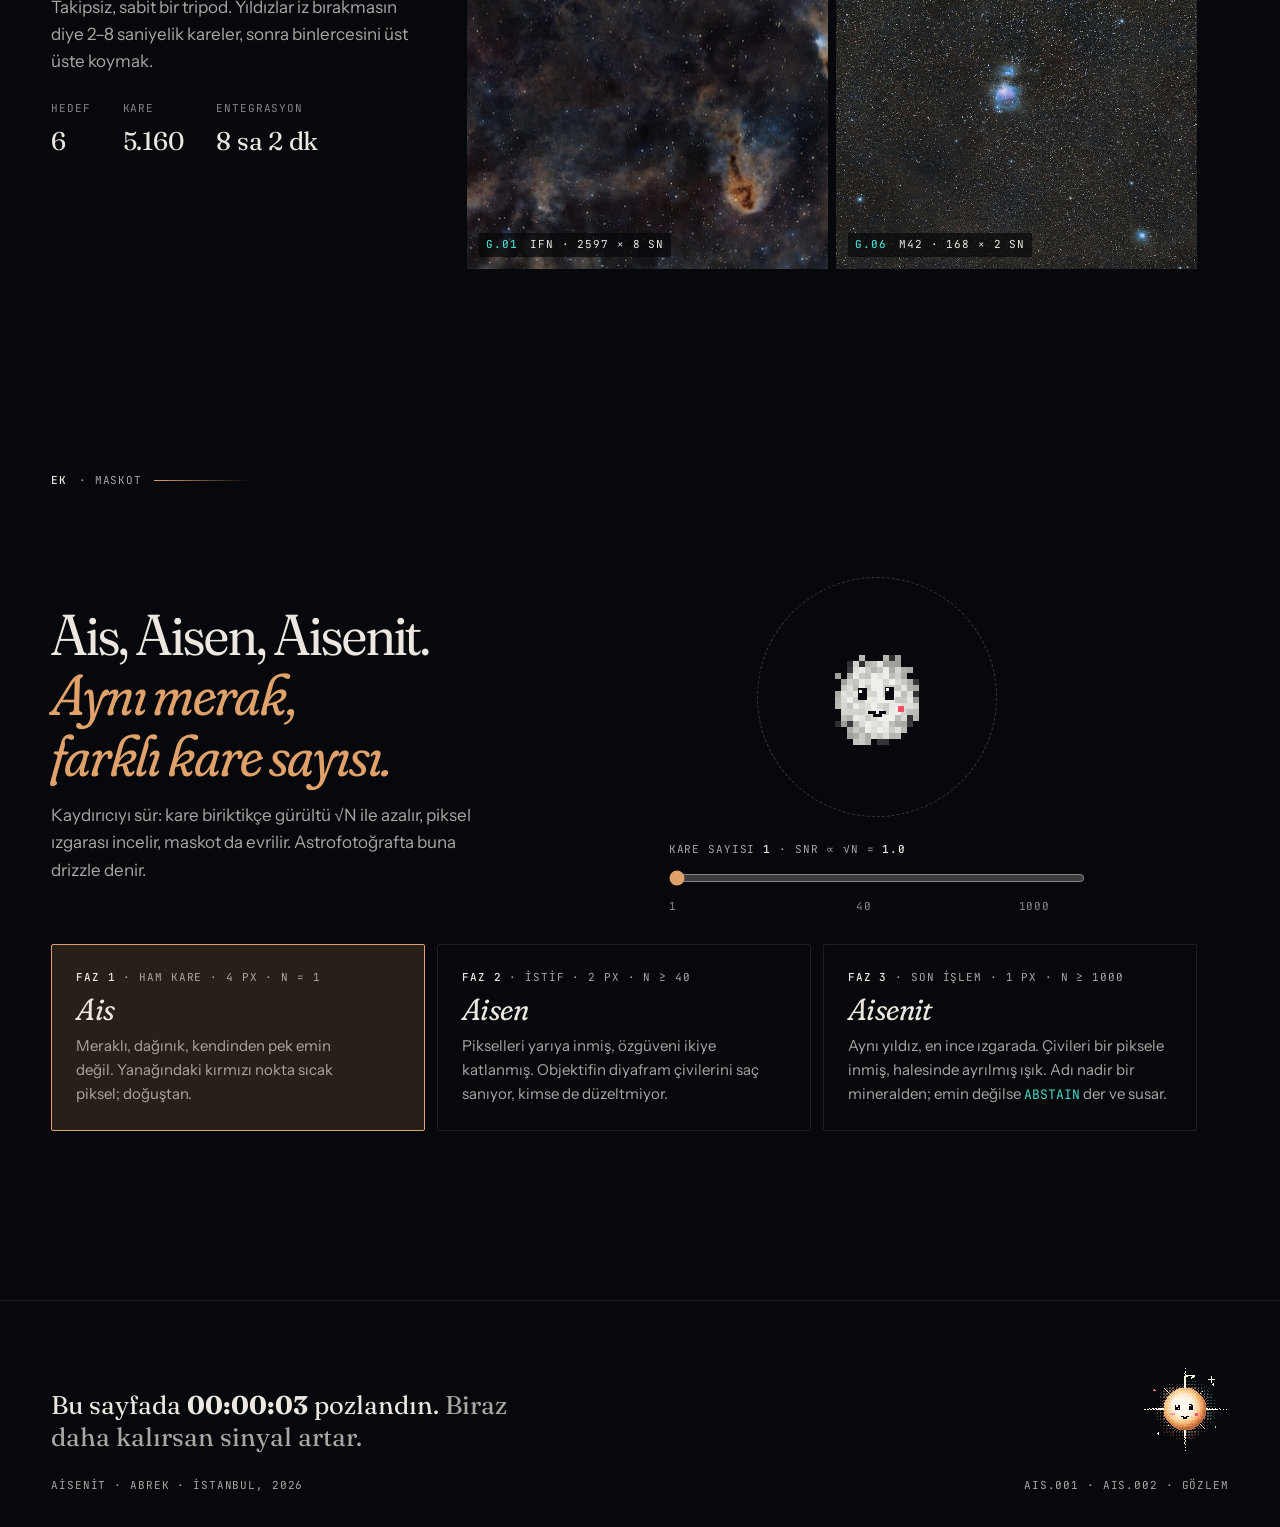
==== commit a5f78f3d: "Gözlem: iki yeni kare, misafir maskot, link önizlemesi" ====
--- a/index.html
+++ b/index.html
@@ -3,9 +3,20 @@
 <head>
   <meta charset="utf-8">
   <meta name="viewport" content="width=device-width, initial-scale=1">
-  <title>Aisenit</title>
+  <title>Aisenit · Abrek</title>
   <meta name="description" content="Abrek'in projeleri, deneyleri ve takipsiz bir tripodla toplanmış gece kareleri.">
   <meta name="theme-color" content="#07080b">
+  <meta property="og:type" content="website">
+  <meta property="og:site_name" content="Aisenit">
+  <meta property="og:url" content="https://wiseais.github.io/">
+  <meta property="og:title" content="Aisenit · Abrek">
+  <meta property="og:description" content="Gürültüden ayıklananlar: projeler, deneyler ve takipsiz bir tripodla toplanmış gece kareleri.">
+  <meta property="og:image" content="https://wiseais.github.io/assets/img/og.jpg">
+  <meta property="og:image:width" content="1200">
+  <meta property="og:image:height" content="630">
+  <meta property="og:image:alt" content="Integrated Flux Nebula: kahverengi ve mavi toz bulutları">
+  <meta property="og:locale" content="tr_TR">
+  <meta name="twitter:card" content="summary_large_image">
   <link rel="icon" href="/assets/img/favicon.svg" type="image/svg+xml">
   <link rel="preconnect" href="https://fonts.googleapis.com">
   <link rel="preconnect" href="https://fonts.gstatic.com" crossorigin>
@@ -106,28 +117,27 @@
         <h2 data-belir>Gökyüzü dönerken, <em class="italik">binlerce kısa bakış.</em></h2>
         <p data-belir style="--sira:1">Takipsiz, sabit bir tripod. Yıldızlar iz bırakmasın diye 2–8 saniyelik kareler, sonra binlercesini üst üste koymak.</p>
         <dl class="toplam veri" data-belir style="--sira:2">
-          <div><dt>Hedef</dt><dd>4</dd></div>
-          <div><dt>Kare</dt><dd>4.789</dd></div>
-          <div><dt>Entegrasyon</dt><dd>7 sa 46 dk</dd></div>
-        </dl>
-      </div>
+          <div><dt>Hedef</dt><dd>6</dd></div>
+          <div><dt>Kare</dt><dd>5.160</dd></div>
+          <div><dt>Entegrasyon</dt><dd>8 sa 2 dk</dd></div>
+        </dl>      </div>
 
       <div class="mozaik">
-        <a class="kare kare-buyuk" href="/gozlem/#ifn" data-belir style="--sira:1">
+        <a class="kare kare-buyuk" href="/gozlem/" data-belir style="--sira:1">
           <img src="/assets/img/gozlem/ifn-1000.jpg" srcset="/assets/img/gozlem/ifn-1000.jpg 1000w, /assets/img/gozlem/ifn-2400.jpg 2400w" sizes="(max-width: 760px) 100vw, 55vw" alt="Integrated Flux Nebula: LBN 552 ve LDN 1228 çevresinde kahverengi ve mavi toz bulutları" loading="lazy">
           <span class="kare-etiket veri" lang="en"><b>G.01</b> IFN · 2597 × 8 sn</span>
         </a>
-        <a class="kare" href="/gozlem/#andromeda" data-belir style="--sira:2">
+        <a class="kare" href="/gozlem/" data-belir style="--sira:2">
           <img src="/assets/img/gozlem/andromeda-1000.jpg" alt="Andromeda galaksisi, yıldız alanının ortasında eğik bir ışık diski" loading="lazy">
           <span class="kare-etiket veri" lang="en"><b>G.02</b> M31 · 1005 × 3 sn</span>
         </a>
-        <a class="kare" href="/gozlem/#hortum" data-belir style="--sira:3">
+        <a class="kare" href="/gozlem/" data-belir style="--sira:3">
           <img src="/assets/img/gozlem/elep-1000.jpg" alt="Fil Hortumu bulutsusu, IC 1396 çevresinde kırmızı H-alfa bulutu" loading="lazy">
-          <span class="kare-etiket veri" lang="en"><b>G.03</b> IC 1396 · 652 × 4 sn</span>
+          <span class="kare-etiket veri" lang="en"><b>G.03</b> IC 1396 · 635 × 4 sn</span>
         </a>
-        <a class="kare" href="/gozlem/#veil" data-belir style="--sira:4">
-          <img src="/assets/img/gozlem/veil-1000.jpg" alt="Peçe bulutsusu, kırmızı ve turkuaz iki ince yay" loading="lazy">
-          <span class="kare-etiket veri" lang="en"><b>G.04</b> Veil · 535 × 3 sn</span>
+        <a class="kare" href="/gozlem/" data-belir style="--sira:4">
+          <img src="/assets/img/gozlem/m42-1000.jpg" alt="Orion bulutsusu, yıldız alanının ortasında mavi-pembe bir parıltı" loading="lazy">
+          <span class="kare-etiket veri" lang="en"><b>G.06</b> M42 · 168 × 2 sn</span>
         </a>
       </div>
 
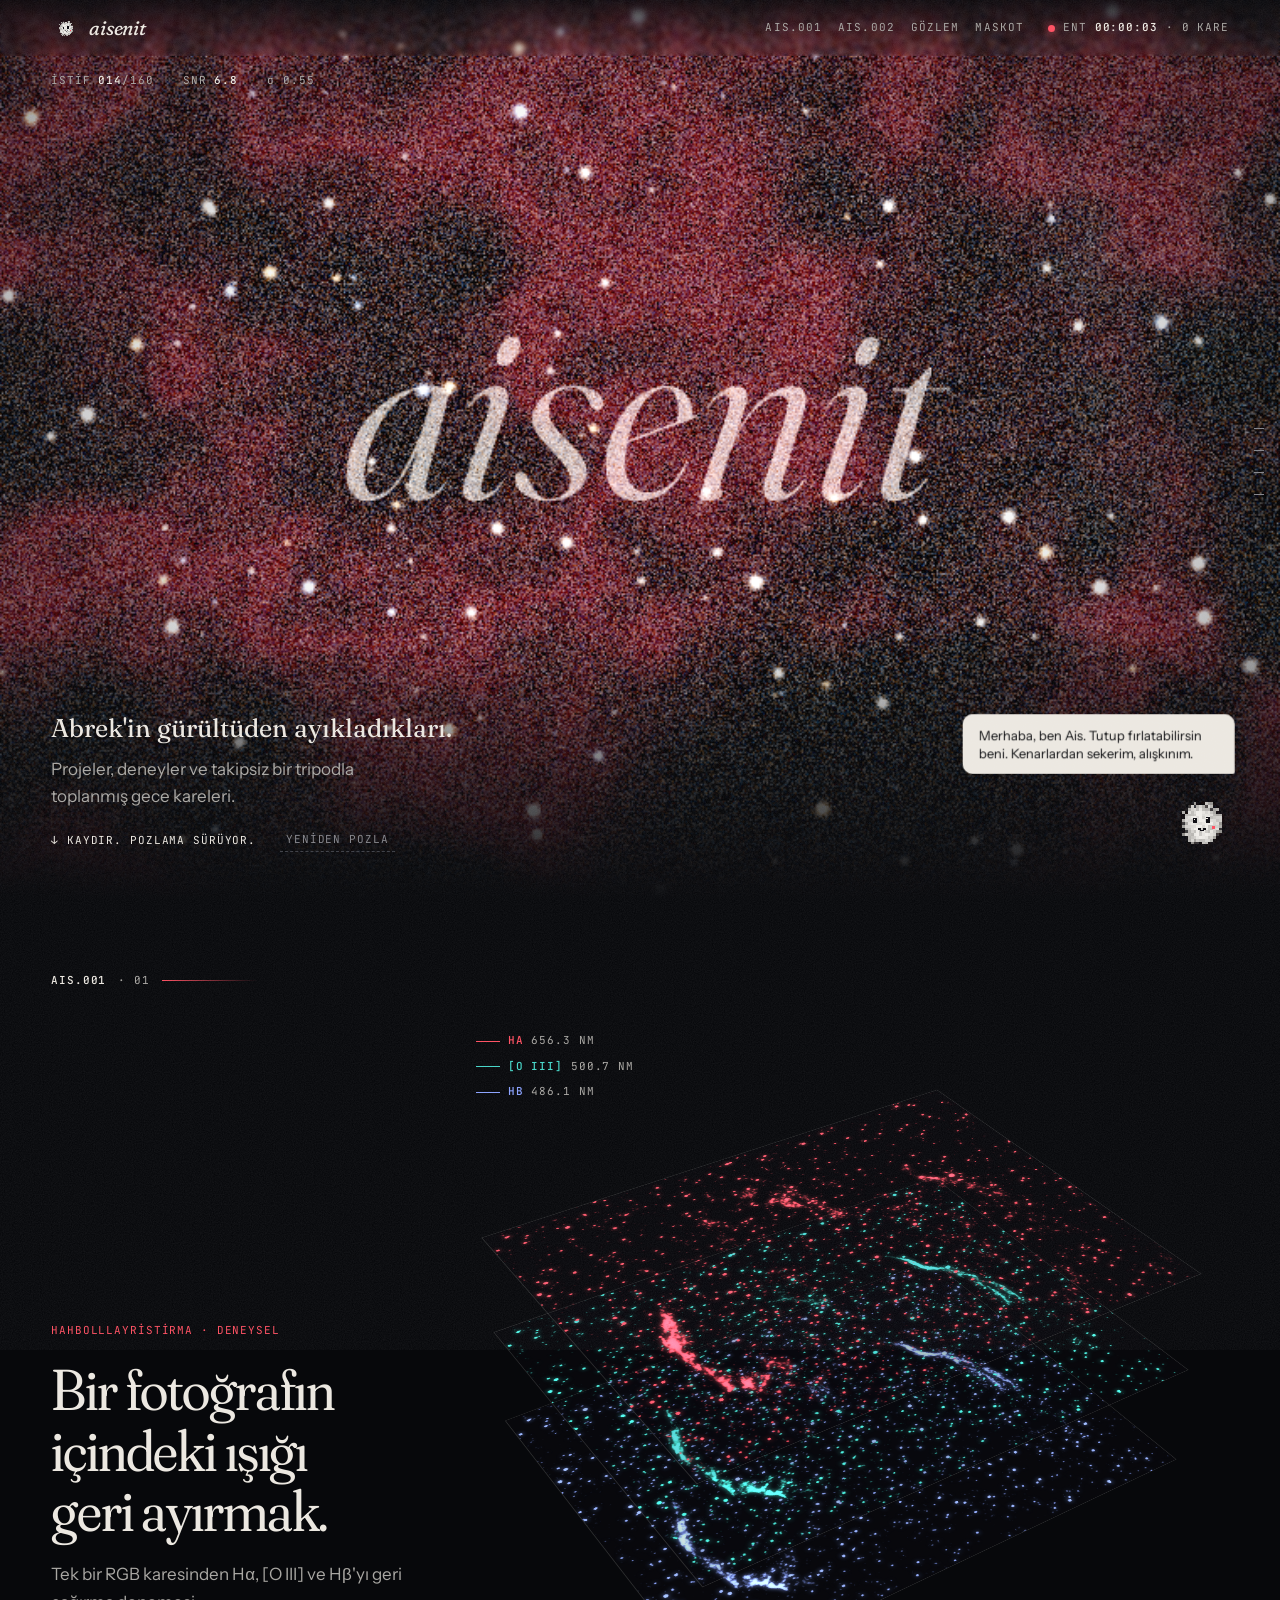
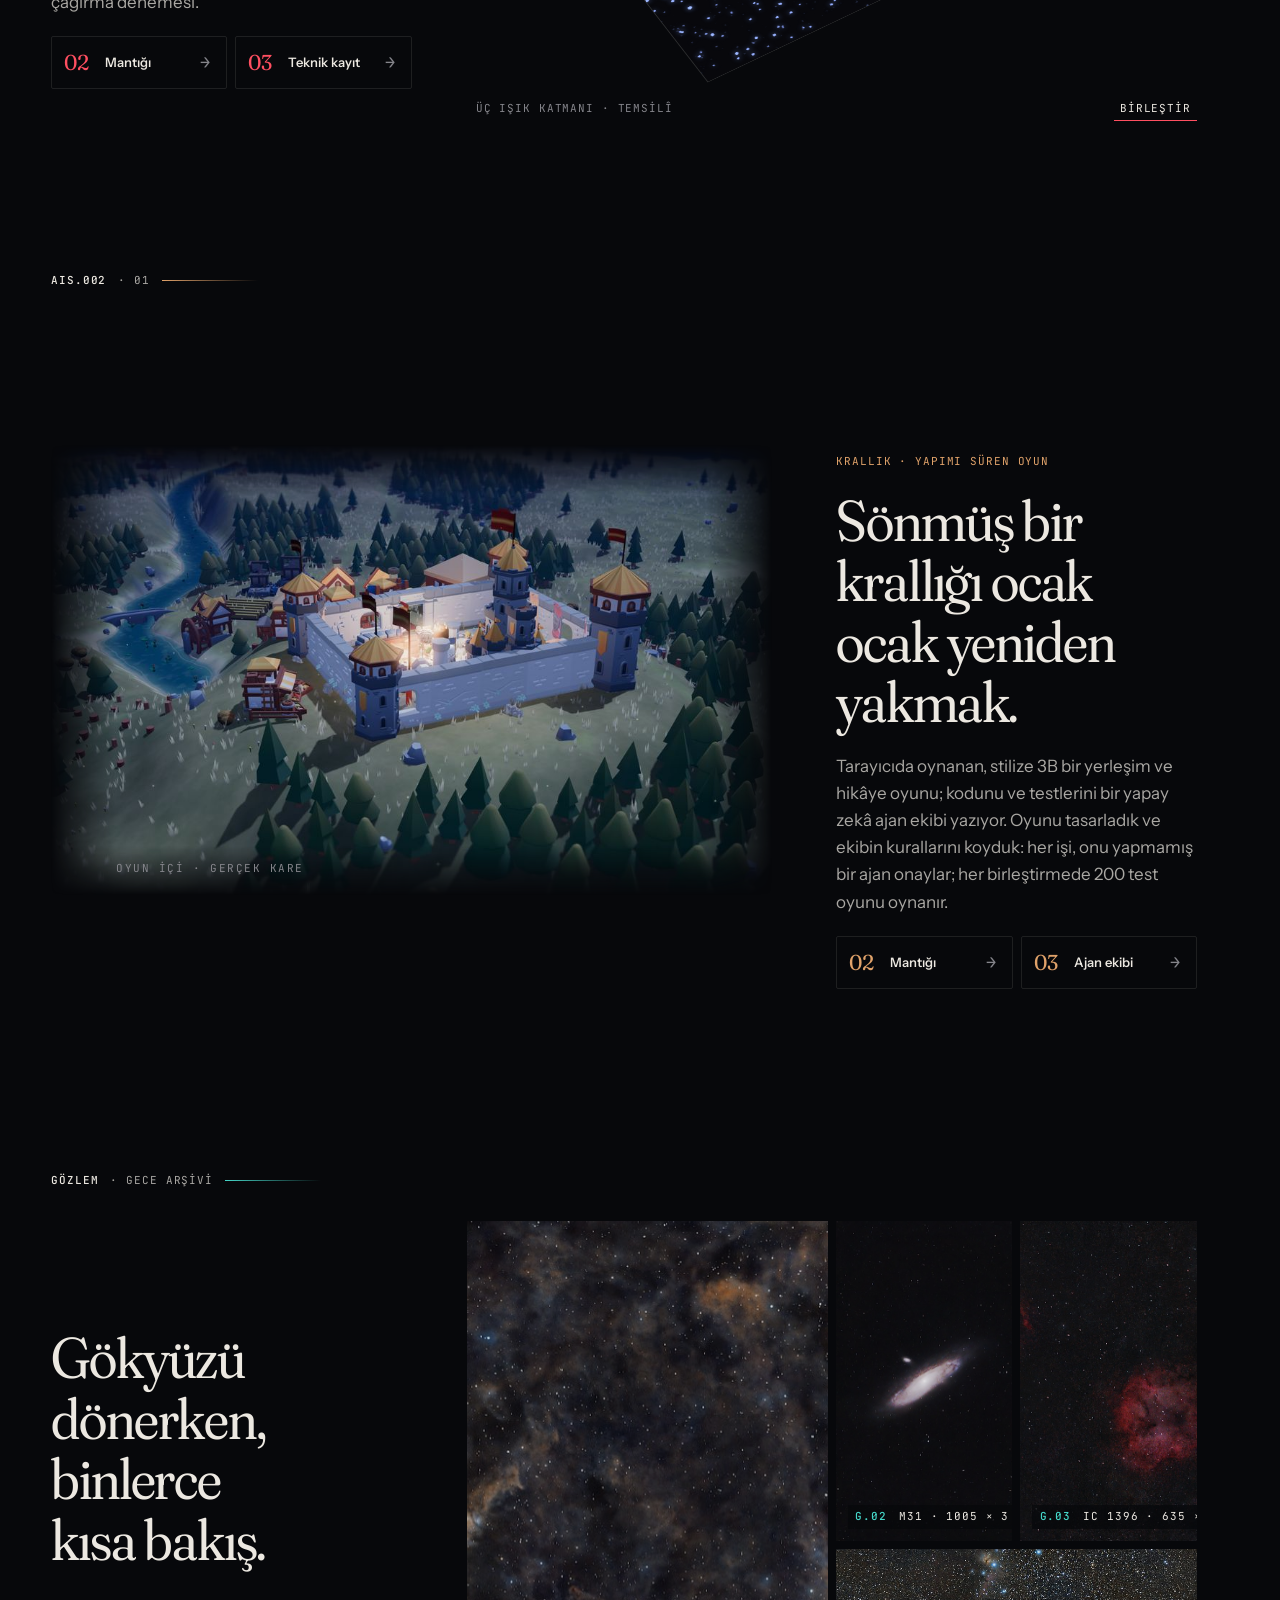
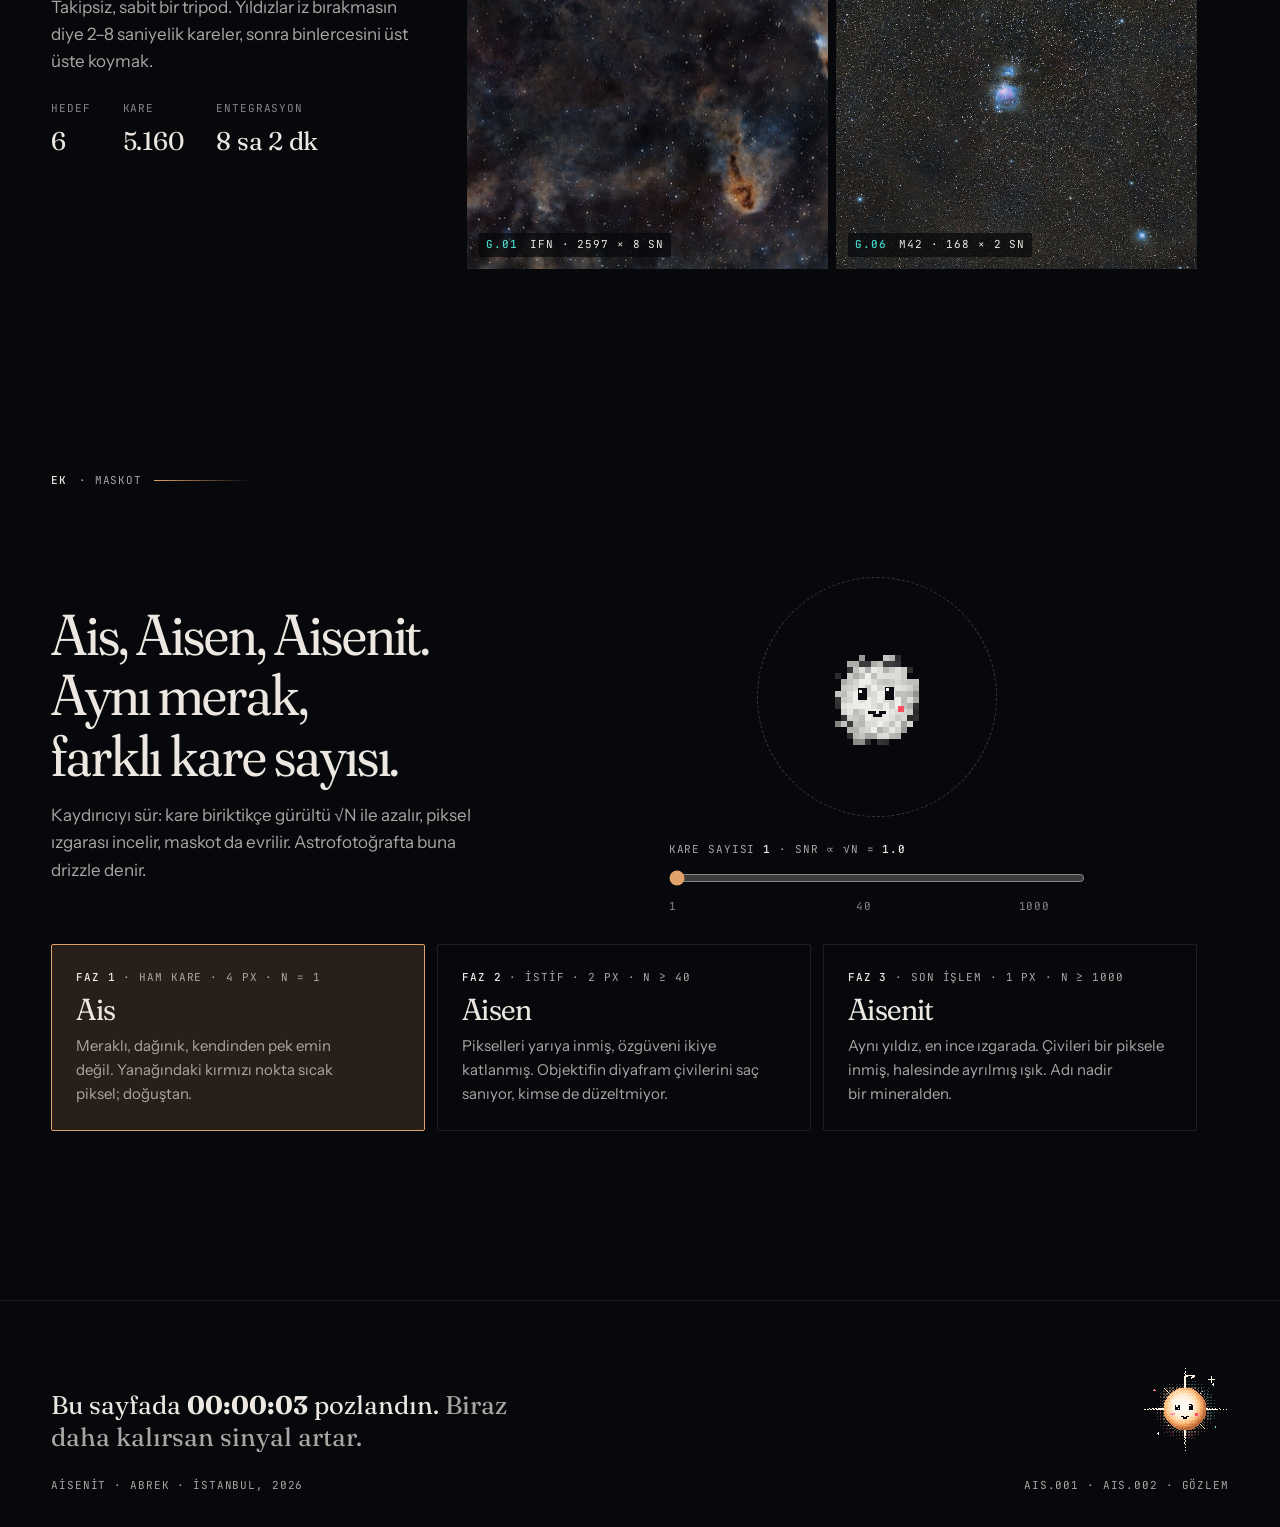
==== commit 0f60a9f1: "Krallık gerçek kareler, galeri ve yeni metinler" ====
--- a/index.html
+++ b/index.html
@@ -21,9 +21,9 @@
   <link rel="preconnect" href="https://fonts.googleapis.com">
   <link rel="preconnect" href="https://fonts.gstatic.com" crossorigin>
   <link rel="stylesheet" href="https://fonts.googleapis.com/css2?family=Fraunces:ital,opsz,wght,SOFT,WONK@0,9..144,300..700,0..100,0..1;1,9..144,300..700,0..100,0..1&family=Instrument+Sans:wght@400..600&family=JetBrains+Mono:wght@400;500&display=swap">
-  <link rel="stylesheet" href="/assets/css/site.css">
-  <link rel="stylesheet" href="/assets/css/sayfalar/ana.css">
-  <script type="module" src="/assets/js/main.js"></script>
+  <link rel="stylesheet" href="/assets/css/site.css?v=20261121g">
+  <link rel="stylesheet" href="/assets/css/sayfalar/ana.css?v=20261121g">
+  <script type="module" src="/assets/js/main.js?v=20261121g"></script>
 </head>
 <body>
   <a class="atla" href="#icerik">İçeriğe geç</a>
@@ -44,14 +44,14 @@
   <ol class="ray veri" data-ray aria-label="Bölümler">
     <li><a href="#giris"><span>00 · Giriş</span></a></li>
     <li><a href="#ais-001"><span>AIS.001 · Hahbolllayristirma</span></a></li>
-    <li><a href="#ais-002"><span>AIS.002 · Krallık Oyunu</span></a></li>
+    <li><a href="#ais-002"><span>AIS.002 · Krallık</span></a></li>
     <li><a href="#gozlem"><span>Gözlem</span></a></li>
     <li><a href="#maskot"><span>Maskot</span></a></li>
   </ol>
 
   <main id="icerik">
 
-    <section class="ekran giris" id="giris" data-no="00">
+    <section class="ekran giris" id="giris" data-no="00" data-ais-hedef=".giris" data-ais-konum="1 1 -78 -78" data-ais-sozler='["Merhaba, ben Ais. Tutup fırlatabilirsin beni. Kenarlardan sekerim, alışkınım.", "Şu an tek kareyim, o yüzden biraz bulanığım.", "Yukarıdaki yazı da benim gibi: kare biriktikçe netleşiyor.", "Bu gürültü benim değil, sensörün. Çoğunlukla.", "Kaydırırsan seninle gelirim. Burası yalnız gezilecek yer değil."]'>
       <istif-tuvali metin="aisenit" kare="160" data-istif></istif-tuvali>
       <h1 class="gizli">Aisenit</h1>
 
@@ -62,7 +62,7 @@
       </p>
 
       <div class="giris-alt">
-        <p class="giris-soz" data-belir>Abrek'in <em class="italik">gürültüden ayıkladıkları.</em></p>
+        <p class="giris-soz" data-belir>Abrek'in gürültüden ayıkladıkları.</p>
         <p class="giris-not" data-belir style="--sira:1">Projeler, deneyler ve takipsiz bir tripodla toplanmış gece kareleri.</p>
         <div class="giris-eylem" data-belir style="--sira:2">
           <a class="asagi veri" href="#ais-001"><span aria-hidden="true">↓</span> Kaydır. Pozlama sürüyor.</a>
@@ -70,11 +70,9 @@
         </div>
       </div>
 
-      <ais-maskot class="giris-maskot" faz="ais" boyut="84" konus kendiliginden
-        data-sozler='["Merhaba, ben Ais. Şu an tek kareyim, o yüzden biraz bulanığım.","Yukarıdaki yazı da benim gibi: kare biriktikçe netleşiyor.","Biraz aşağıda Aisen olacağım. Söz.","Bu gürültü benim değil, sensörün. Çoğunlukla."]'></ais-maskot>
-    </section>
-
-    <section class="ekran proje proje-001" id="ais-001" data-no="01" style="--vurgu: var(--ha)">
+    </section>
+
+    <section class="ekran proje proje-001" id="ais-001" data-no="01" style="--vurgu: var(--ha)" data-ais-hedef=".proje-gorsel" data-ais-konum="0.93 0.1" data-ais-sozler='["Bu fotoğrafı üç ışığa ayırıyorlar. Ben tek ışığım, sıramı bekliyorum.", "Hα kırmızı, [O III] yeşilimsi mavi. Ben hangisiyim, kimse söylemiyor.", "Tek bir RGB karesinden üç gaz çıkarmak. Ben tek kareden kendimi zor çıkarıyorum.", "Üçe ayrılınca daha mı net oluyorsun? Denemeye korkuyorum."]'>
       <p class="kunye veri"><b>AIS.001</b> · 01</p>
 
       <div class="proje-gorsel" data-belir>
@@ -83,7 +81,7 @@
 
       <div class="proje-metin">
         <p class="proje-ad veri" data-belir>Hahbolllayristirma · deneysel</p>
-        <h2 data-belir style="--sira:1">Bir fotoğrafın içindeki ışığı <em class="italik">geri ayırmak.</em></h2>
+        <h2 data-belir style="--sira:1">Bir fotoğrafın içindeki ışığı geri ayırmak.</h2>
         <p class="proje-ozet" data-belir style="--sira:2">Tek bir RGB karesinden Hα, [O&nbsp;III] ve Hβ'yı geri çağırma denemesi.</p>
         <nav class="kapilar ince" aria-label="AIS.001 derinlikleri" data-belir style="--sira:3">
           <a class="kapi" href="/ais-001/02/"><span class="kapi-no">02</span><span class="kapi-ad">Mantığı</span><span class="kapi-ok" aria-hidden="true">→</span></a>
@@ -92,29 +90,33 @@
       </div>
     </section>
 
-    <section class="ekran proje proje-002" id="ais-002" data-no="01" style="--vurgu: var(--toz)">
+    <section class="ekran proje proje-002" id="ais-002" data-no="01" style="--vurgu: var(--toz)" data-ais-hedef=".krallik-kare" data-ais-konum="0.655 0.07" data-ais-fener data-ais-sozler='["Oyunda fenerdeyim. Yardım ettikçe sönüyorum, burada şarj oluyorum.", "Yanımdaki köylü %20 hızlı çalışır. Sadece bakıyorum, işe yarıyor.", "Gökten düşerken parçalarımı kaybettim. Prensle geceleri arıyoruz.", "Krallık çökerse dünyayı bir kez durdururum. İkincisine ışığım yetmez."]'>
       <p class="kunye veri"><b>AIS.002</b> · 01</p>
 
       <div class="proje-gorsel" data-belir>
-        <kale-gecesi></kale-gecesi>
+        <figure class="krallik-kare">
+          <img src="/assets/img/krallik/gercek-01-2000.jpg" srcset="/assets/img/krallik/gercek-01-1000.jpg 1000w, /assets/img/krallik/gercek-01-2000.jpg 2000w" sizes="(max-width: 760px) 100vw, 55vw" width="2000" height="1250" alt="Oyundan bir kare: gece, ormanla çevrili bir tepede dört kuleli taş kale. Avlunun ortasında bir ateş yanıyor, solda dereyle köprü ve su değirmeni, çevrede çam ağaçları ve küçük evler görünüyor." loading="lazy">
+          <span class="krallik-fener" aria-hidden="true"></span>
+          <figcaption class="krallik-etiket veri">Oyun içi · gerçek kare</figcaption>
+        </figure>
       </div>
 
       <div class="proje-metin">
-        <p class="proje-ad veri" data-belir>Krallık Oyunu · tasarım aşaması</p>
-        <h2 data-belir style="--sira:1">Harabe bir kale. <em class="italik">Sıfırdan bir krallık.</em></h2>
-        <p class="proje-ozet" data-belir style="--sira:2">Tahtını kaybetmiş bir hükümdar, yıkık kalesine sığınanlarla yeniden başlıyor.</p>
+        <p class="proje-ad veri" data-belir>Krallık · yapımı süren oyun</p>
+        <h2 data-belir style="--sira:1">Sönmüş bir krallığı ocak ocak yeniden yakmak.</h2>
+        <p class="proje-ozet" data-belir style="--sira:2">Tarayıcıda oynanan, stilize 3B bir yerleşim ve hikâye oyunu; kodunu ve testlerini bir yapay zekâ ajan ekibi yazıyor. Oyunu tasarladık ve ekibin kurallarını koyduk: her işi, onu yapmamış bir ajan onaylar; her birleştirmede 200 test oyunu oynanır.</p>
         <nav class="kapilar ince" aria-label="AIS.002 derinlikleri" data-belir style="--sira:3">
           <a class="kapi" href="/ais-002/02/"><span class="kapi-no">02</span><span class="kapi-ad">Mantığı</span><span class="kapi-ok" aria-hidden="true">→</span></a>
-          <a class="kapi" href="/ais-002/03/"><span class="kapi-no">03</span><span class="kapi-ad">Tasarım kaydı</span><span class="kapi-ok" aria-hidden="true">→</span></a>
+          <a class="kapi" href="/ais-002/03/"><span class="kapi-no">03</span><span class="kapi-ad">Ajan ekibi</span><span class="kapi-ok" aria-hidden="true">→</span></a>
         </nav>
       </div>
     </section>
 
-    <section class="ekran gozlem-ozet" id="gozlem" data-no="G" style="--vurgu: var(--oiii)">
+    <section class="ekran gozlem-ozet" id="gozlem" data-no="G" style="--vurgu: var(--oiii)" data-ais-hedef=".toplam" data-ais-konum="0.12 1 0 130" data-ais-sozler='["Dört gece, 2.597 kare. Ben ilk karede sıkılmıştım.", "Hepsi takipsiz tripodla. Gökyüzü kaçıyor, biz kısa kısa yakalıyoruz.", "Andromeda her baktığımda biraz yaklaşmış gibi geliyor. Çünkü yaklaşıyor."]'>
       <p class="kunye veri"><b>GÖZLEM</b> · gece arşivi</p>
 
       <div class="gozlem-bas">
-        <h2 data-belir>Gökyüzü dönerken, <em class="italik">binlerce kısa bakış.</em></h2>
+        <h2 data-belir>Gökyüzü dönerken, binlerce kısa bakış.</h2>
         <p data-belir style="--sira:1">Takipsiz, sabit bir tripod. Yıldızlar iz bırakmasın diye 2–8 saniyelik kareler, sonra binlercesini üst üste koymak.</p>
         <dl class="toplam veri" data-belir style="--sira:2">
           <div><dt>Hedef</dt><dd>6</dd></div>
@@ -144,11 +146,11 @@
       <a class="gozlem-git veri" href="/gozlem/" data-belir>Gözlem defterini aç <span aria-hidden="true">→</span></a>
     </section>
 
-    <section class="ekran maskot-ekran" id="maskot" data-no="M" style="--vurgu: var(--toz)">
+    <section class="ekran maskot-ekran" id="maskot" data-no="M" style="--vurgu: var(--toz)" data-ais-hedef=".evrim-sahne ais-maskot" data-ais-konum="0.5 0.5" data-ais-ev>
       <p class="kunye veri"><b>EK</b> · maskot</p>
 
       <div class="maskot-bas">
-        <h2 data-belir>Ais, Aisen, Aisenit. <em class="italik">Aynı merak, farklı kare sayısı.</em></h2>
+        <h2 data-belir>Ais, Aisen, Aisenit. Aynı merak, farklı kare sayısı.</h2>
         <p data-belir style="--sira:1">Kaydırıcıyı sür: kare biriktikçe gürültü √N ile azalır, piksel ızgarası incelir, maskot da evrilir. Astrofotoğrafta buna drizzle denir.</p>
       </div>
 
@@ -177,11 +179,13 @@
         <li class="faz" data-belir style="--sira:2" data-faz-kart="aisenit">
           <p class="veri"><b>Faz 3</b> · son işlem · 1 px · N ≥ 1000</p>
           <h3>Aisenit</h3>
-          <p>Aynı yıldız, en ince ızgarada. Çivileri bir piksele inmiş, halesinde ayrılmış ışık. Adı nadir bir mineralden; emin değilse <code>ABSTAIN</code> der ve susar.</p>
+          <p>Aynı yıldız, en ince ızgarada. Çivileri bir piksele inmiş, halesinde ayrılmış ışık. Adı nadir bir mineralden.</p>
         </li>
       </ol>
     </section>
   </main>
+
+  <ais-maskot data-yol-arkadasi faz="ais" boyut="84" konus></ais-maskot>
 
   <footer class="alt">
     <div class="alt-ust">
--- a/assets/css/site.css
+++ b/assets/css/site.css
@@ -1,3 +1,3 @@
-@import url("tokens.css");
-@import url("base.css");
-@import url("components.css");
+@import url("tokens.css?v=20261121g");
+@import url("base.css?v=20261121g");
+@import url("components.css?v=20261121g");
--- a/assets/css/sayfalar/ana.css
+++ b/assets/css/sayfalar/ana.css
@@ -52,10 +52,6 @@
   line-height: 1.2;
 }
 
-.giris-soz em {
-  color: var(--toz);
-}
-
 .giris-not {
   color: var(--isik-2);
   max-width: 34ch;
@@ -94,20 +90,6 @@
   color: var(--isik);
 }
 
-.giris-maskot {
-  position: absolute;
-  right: var(--kenar);
-  bottom: var(--a-12);
-}
-
-@media (max-width: 760px) {
-  .giris-maskot {
-    bottom: auto;
-    top: calc(var(--ust-bar) + var(--a-12));
-    --boyut: 64px !important;
-  }
-}
-
 .proje,
 .gozlem-ozet,
 .maskot-ekran {
@@ -156,12 +138,6 @@
 
 .proje h2 {
   font-size: var(--t-buyuk);
-}
-
-.proje h2 em,
-.gozlem-bas h2 em,
-.maskot-bas h2 em {
-  color: var(--vurgu);
 }
 
 .proje-ozet {
@@ -413,8 +389,7 @@
 
 .faz h3 {
   font-size: 1.9rem;
-  font-style: italic;
-  font-variation-settings: "SOFT" 100, "WONK" 1, "opsz" 72;
+  font-variation-settings: "SOFT" 60, "WONK" 0, "opsz" 72;
 }
 
 .faz > p:last-child {
@@ -430,7 +405,6 @@
   grid-area: not;
   max-width: 52ch;
   font-family: var(--font-baslik);
-  font-style: italic;
   font-size: 1.125rem;
   color: var(--isik-2);
 }
@@ -459,3 +433,59 @@
     grid-template-columns: minmax(0, 1fr) minmax(0, 26rem);
   }
 }
+
+.krallik-kare {
+  position: relative;
+  align-self: center;
+  width: 100%;
+  aspect-ratio: 2000 / 1250;
+  margin: 0;
+}
+
+.krallik-kare img {
+  display: block;
+  width: 100%;
+  height: 100%;
+  object-fit: cover;
+  filter: saturate(0.95) contrast(1.02);
+
+  mask-image: linear-gradient(to right, transparent, #000 9%, #000 91%, transparent), linear-gradient(to bottom, transparent, #000 11%, #000 89%, transparent);
+  mask-composite: intersect;
+  -webkit-mask-image: linear-gradient(to right, transparent, #000 9%, #000 91%, transparent), linear-gradient(to bottom, transparent, #000 11%, #000 89%, transparent);
+  -webkit-mask-composite: source-in;
+}
+
+.krallik-etiket {
+  position: absolute;
+  left: 9%;
+  bottom: 4%;
+  margin: 0;
+  font-size: 0.6875rem;
+  letter-spacing: 0.14em;
+  text-transform: uppercase;
+  color: var(--isik-3);
+}
+
+.krallik-fener {
+  position: absolute;
+  left: 52%;
+  top: 43%;
+  width: 14%;
+  aspect-ratio: 1;
+  transform: translate(-50%, -50%);
+  background: radial-gradient(circle, rgba(255, 210, 154, 0.32), rgba(224, 162, 106, 0.12) 35%, transparent 68%);
+  mix-blend-mode: screen;
+  pointer-events: none;
+  animation: fener-titre 3.4s ease-in-out infinite;
+}
+
+@keyframes fener-titre {
+  0%, 100% { opacity: 0.85; }
+  40% { opacity: 1; }
+  55% { opacity: 0.7; }
+  70% { opacity: 0.95; }
+}
+
+@media (prefers-reduced-motion: reduce) {
+  .krallik-fener { animation: none; }
+}
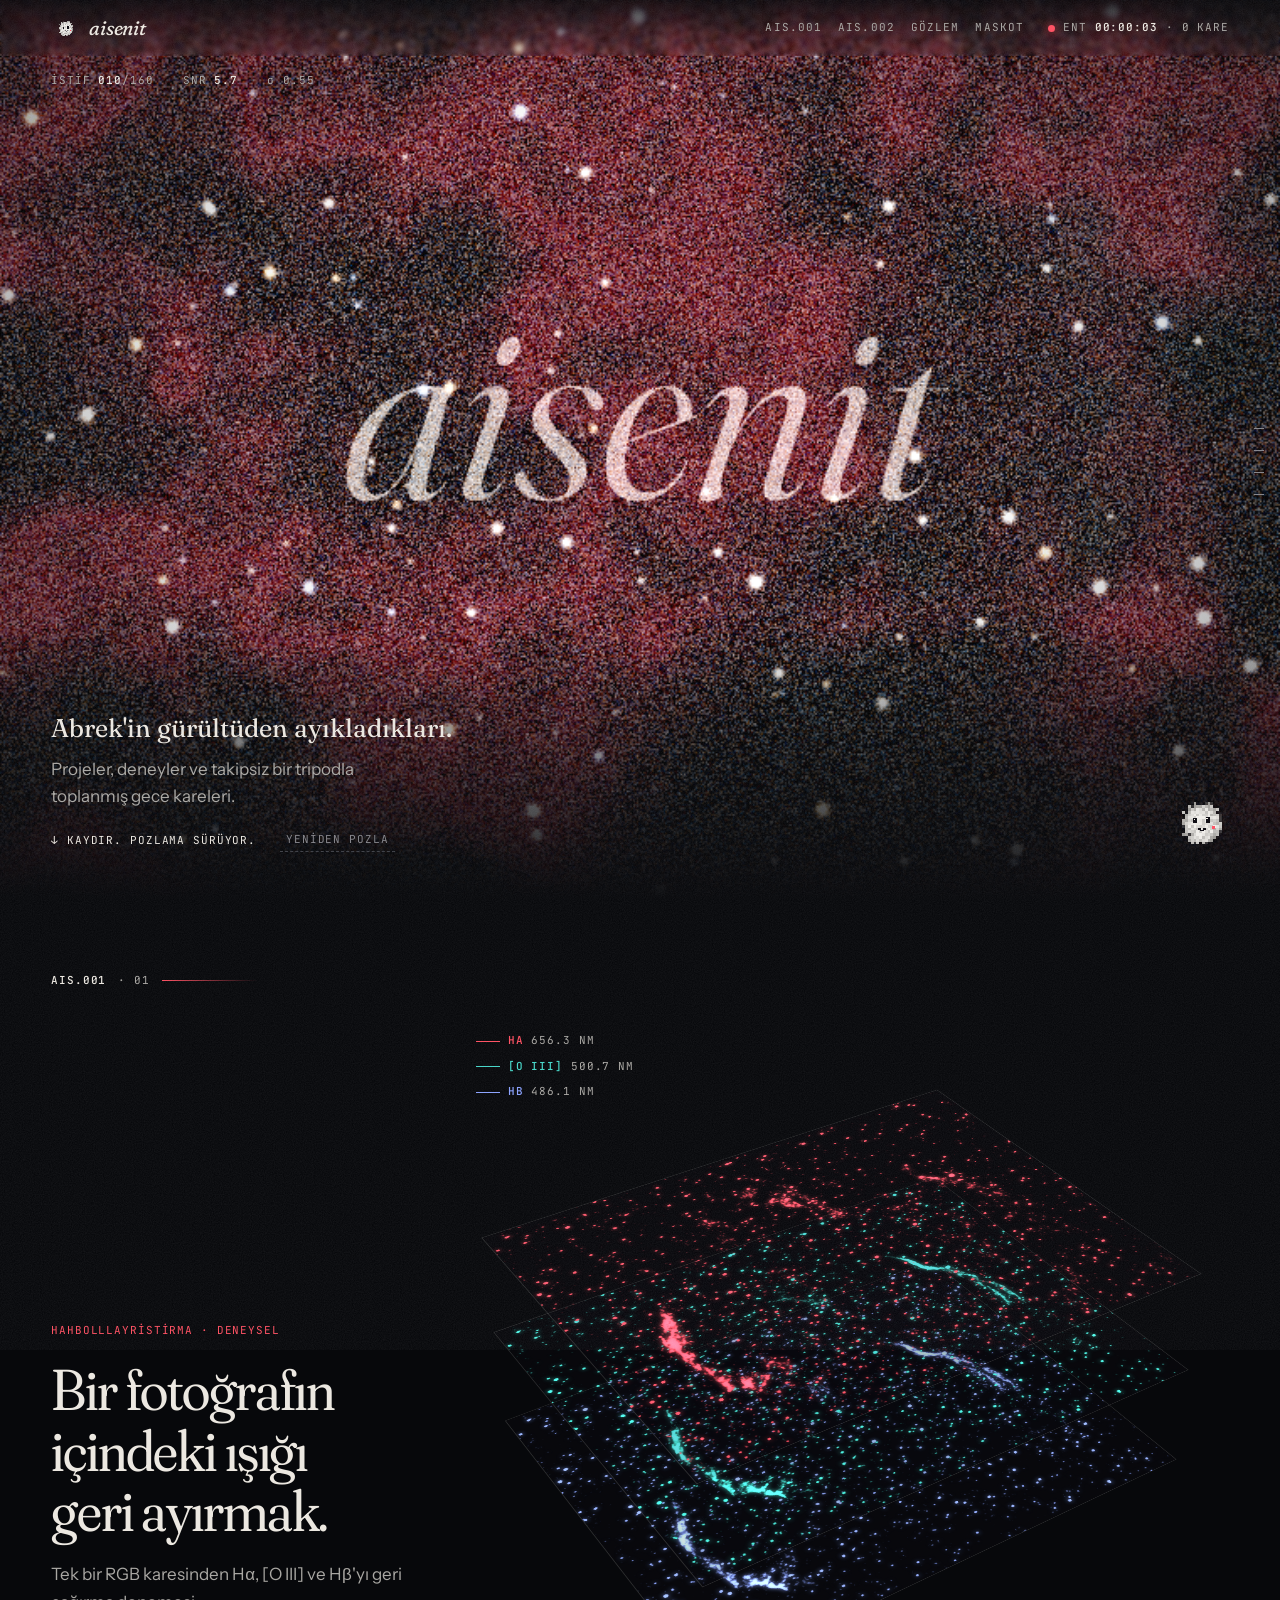
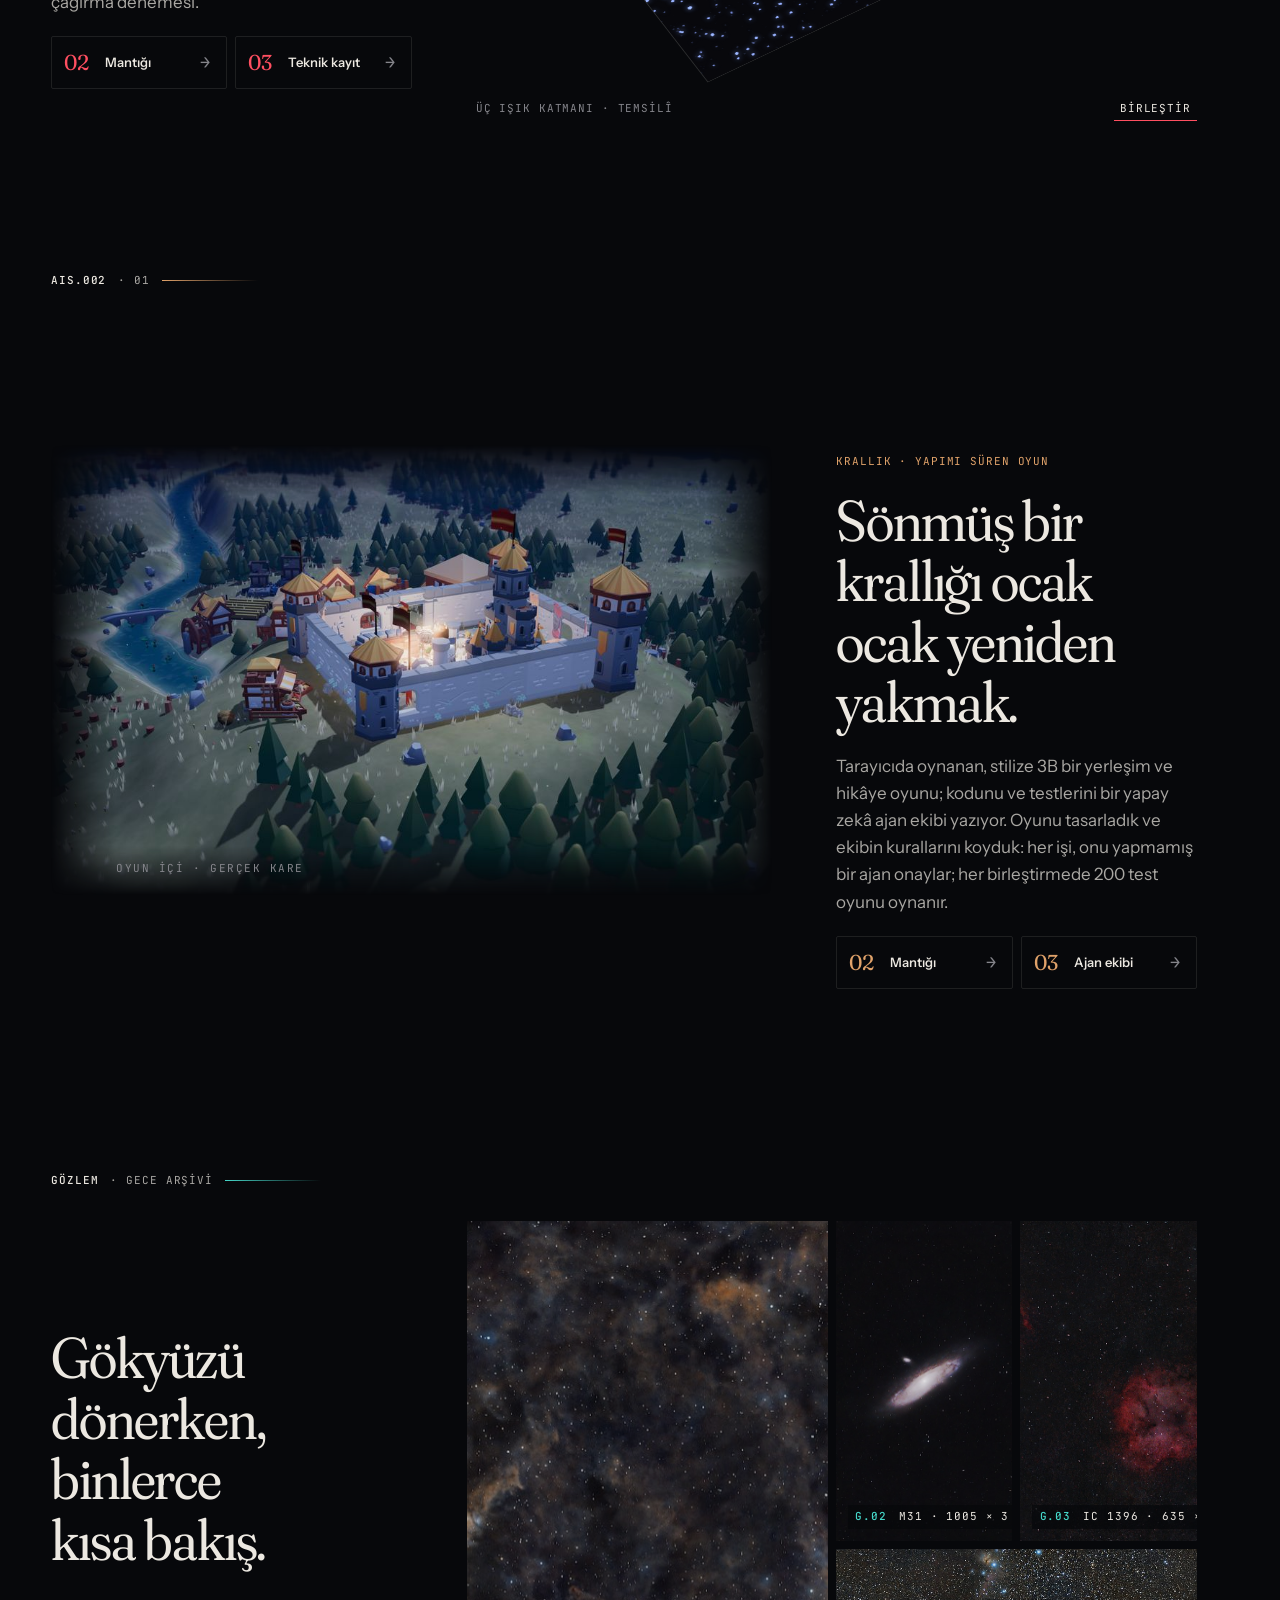
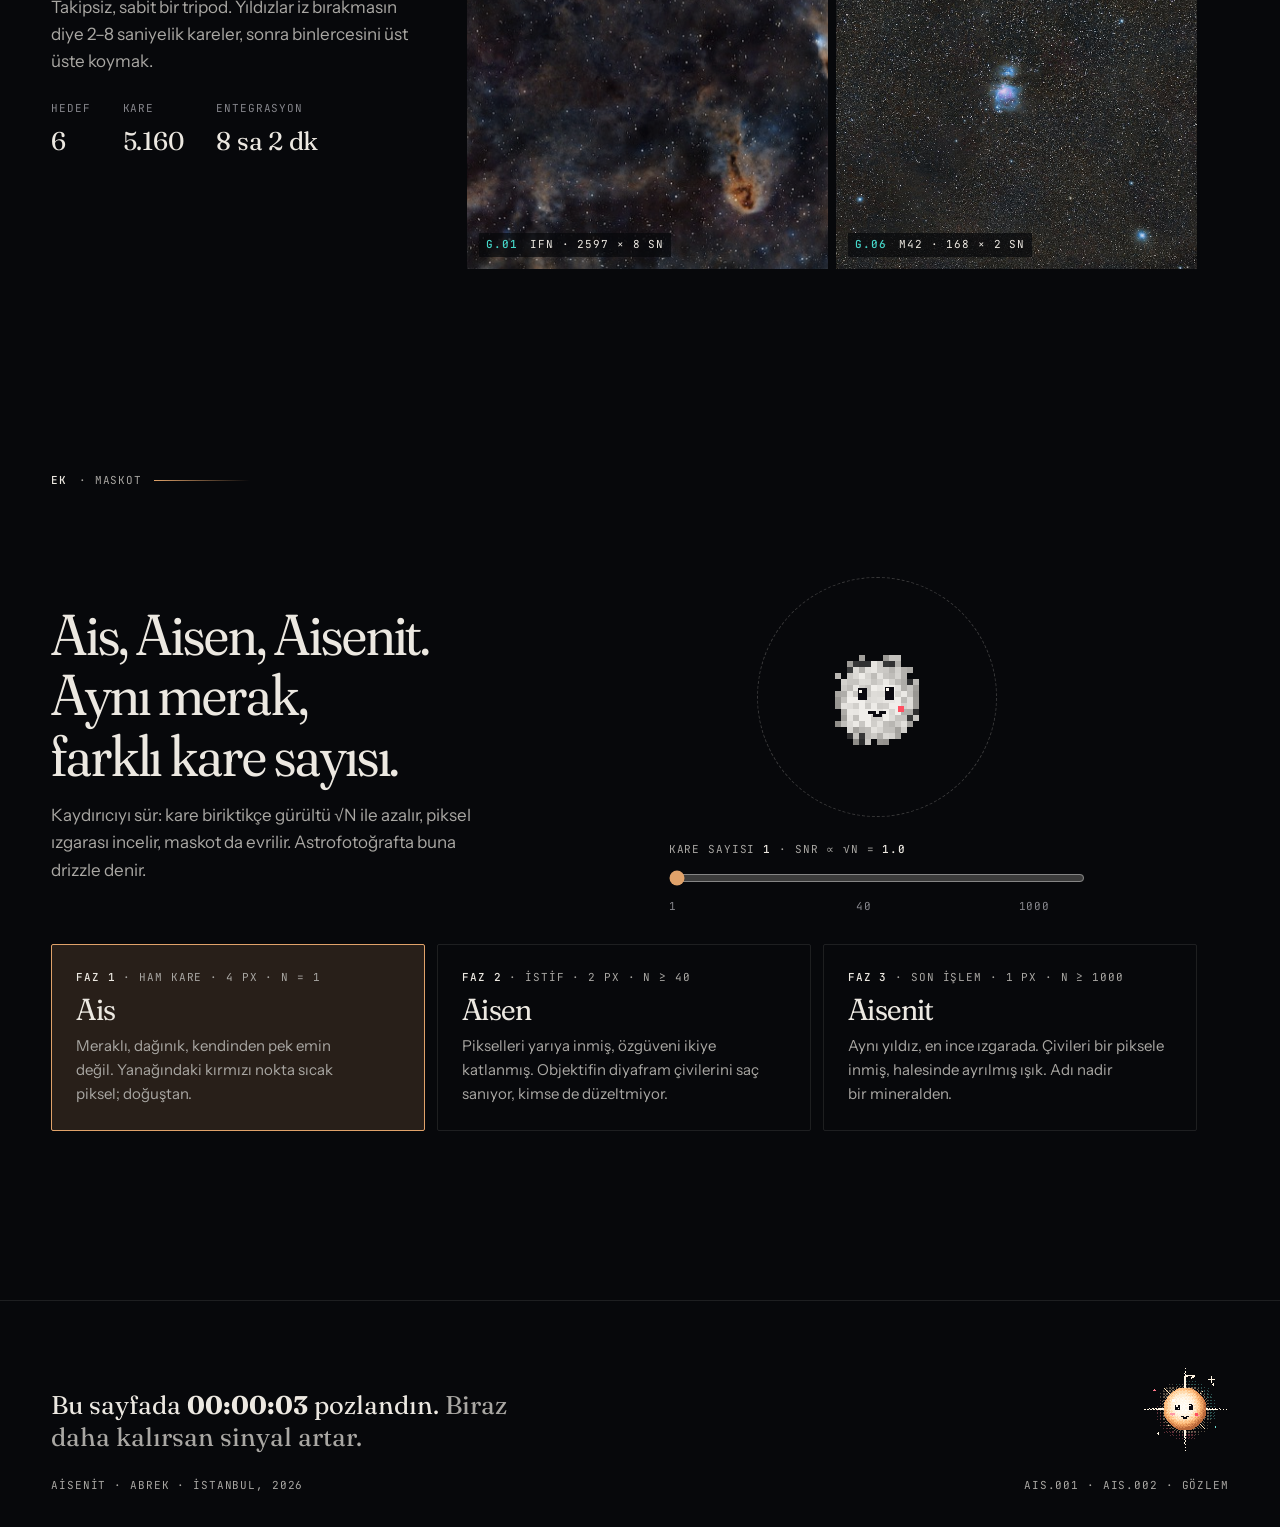
==== commit 7eb41513: "Site: GoatCounter ziyaretçi sayacı" ====
--- a/index.html
+++ b/index.html
@@ -197,5 +197,6 @@
       <span><a href="/ais-001/02/">AIS.001</a> · <a href="/ais-002/02/">AIS.002</a> · <a href="/gozlem/">Gözlem</a></span>
     </div>
   </footer>
+<script data-goatcounter="https://wiseais.goatcounter.com/count" async src="//gc.zgo.at/count.js"></script>
 </body>
 </html>
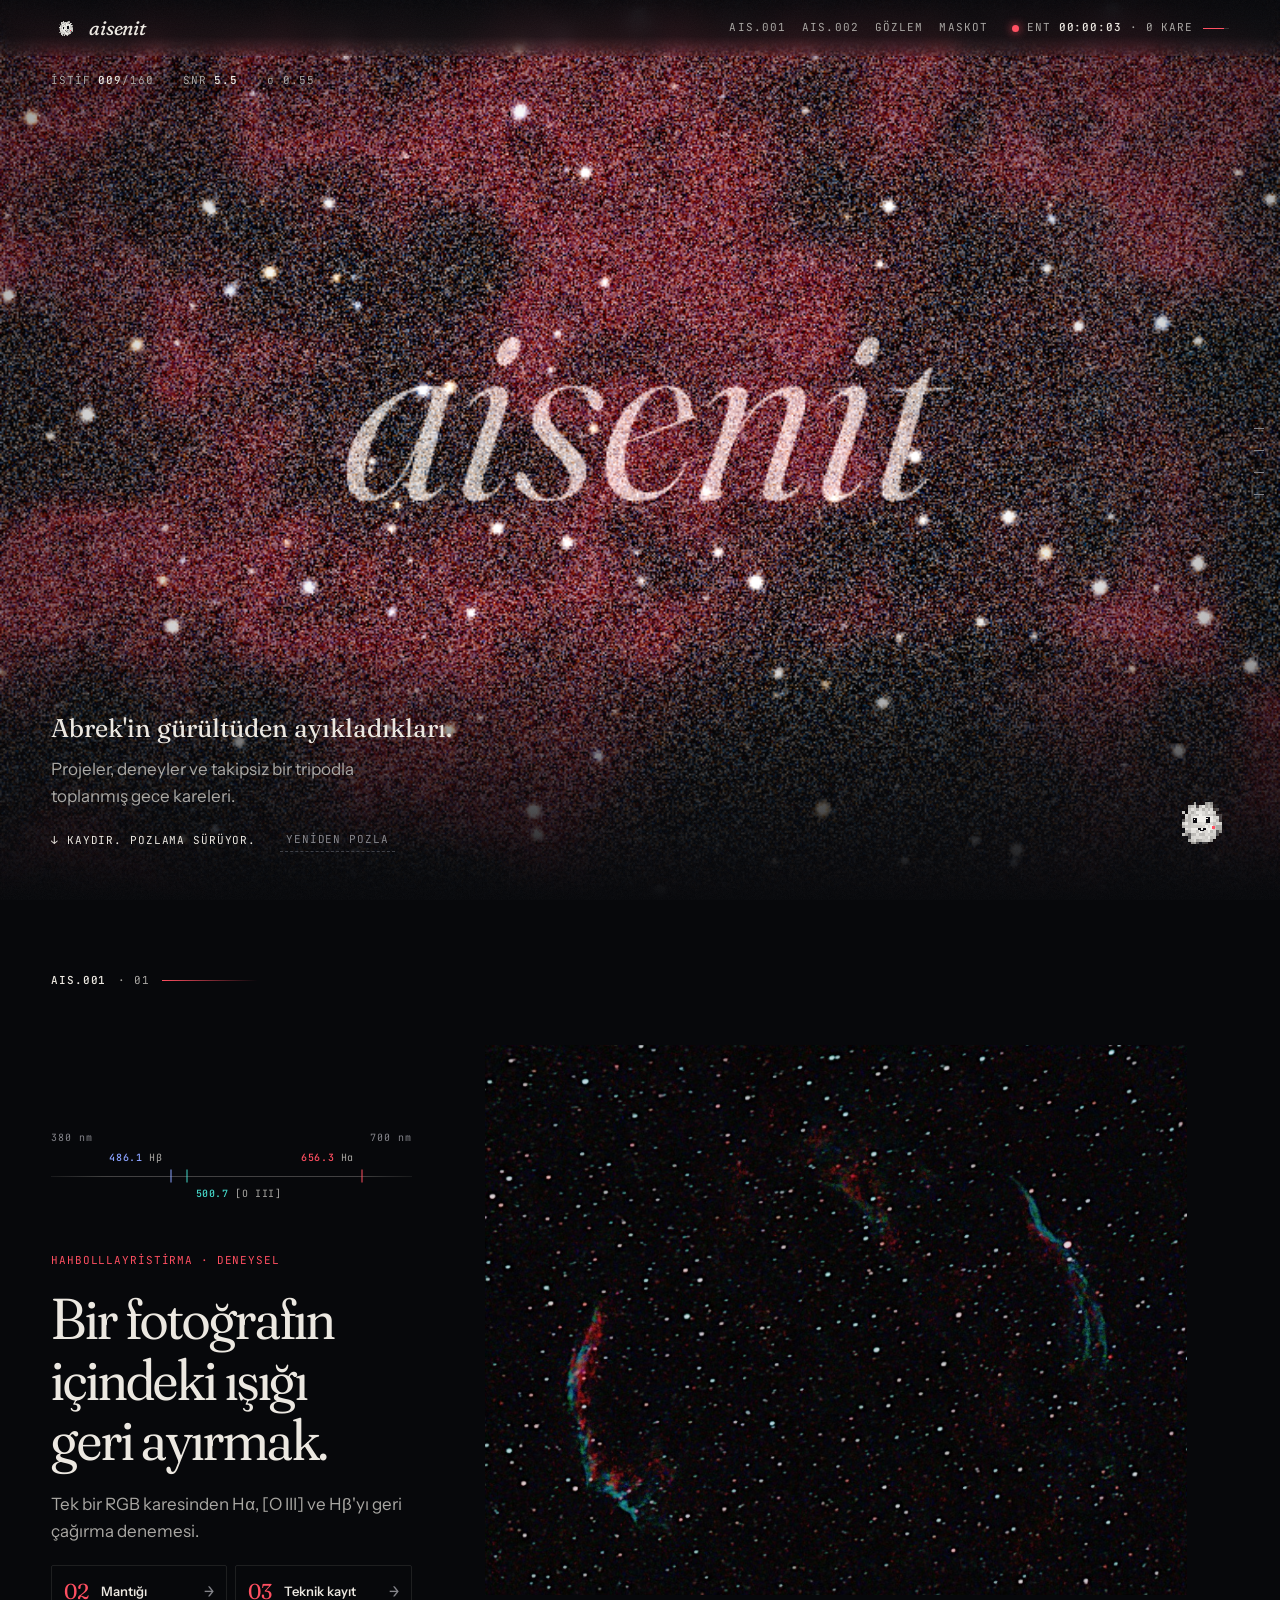
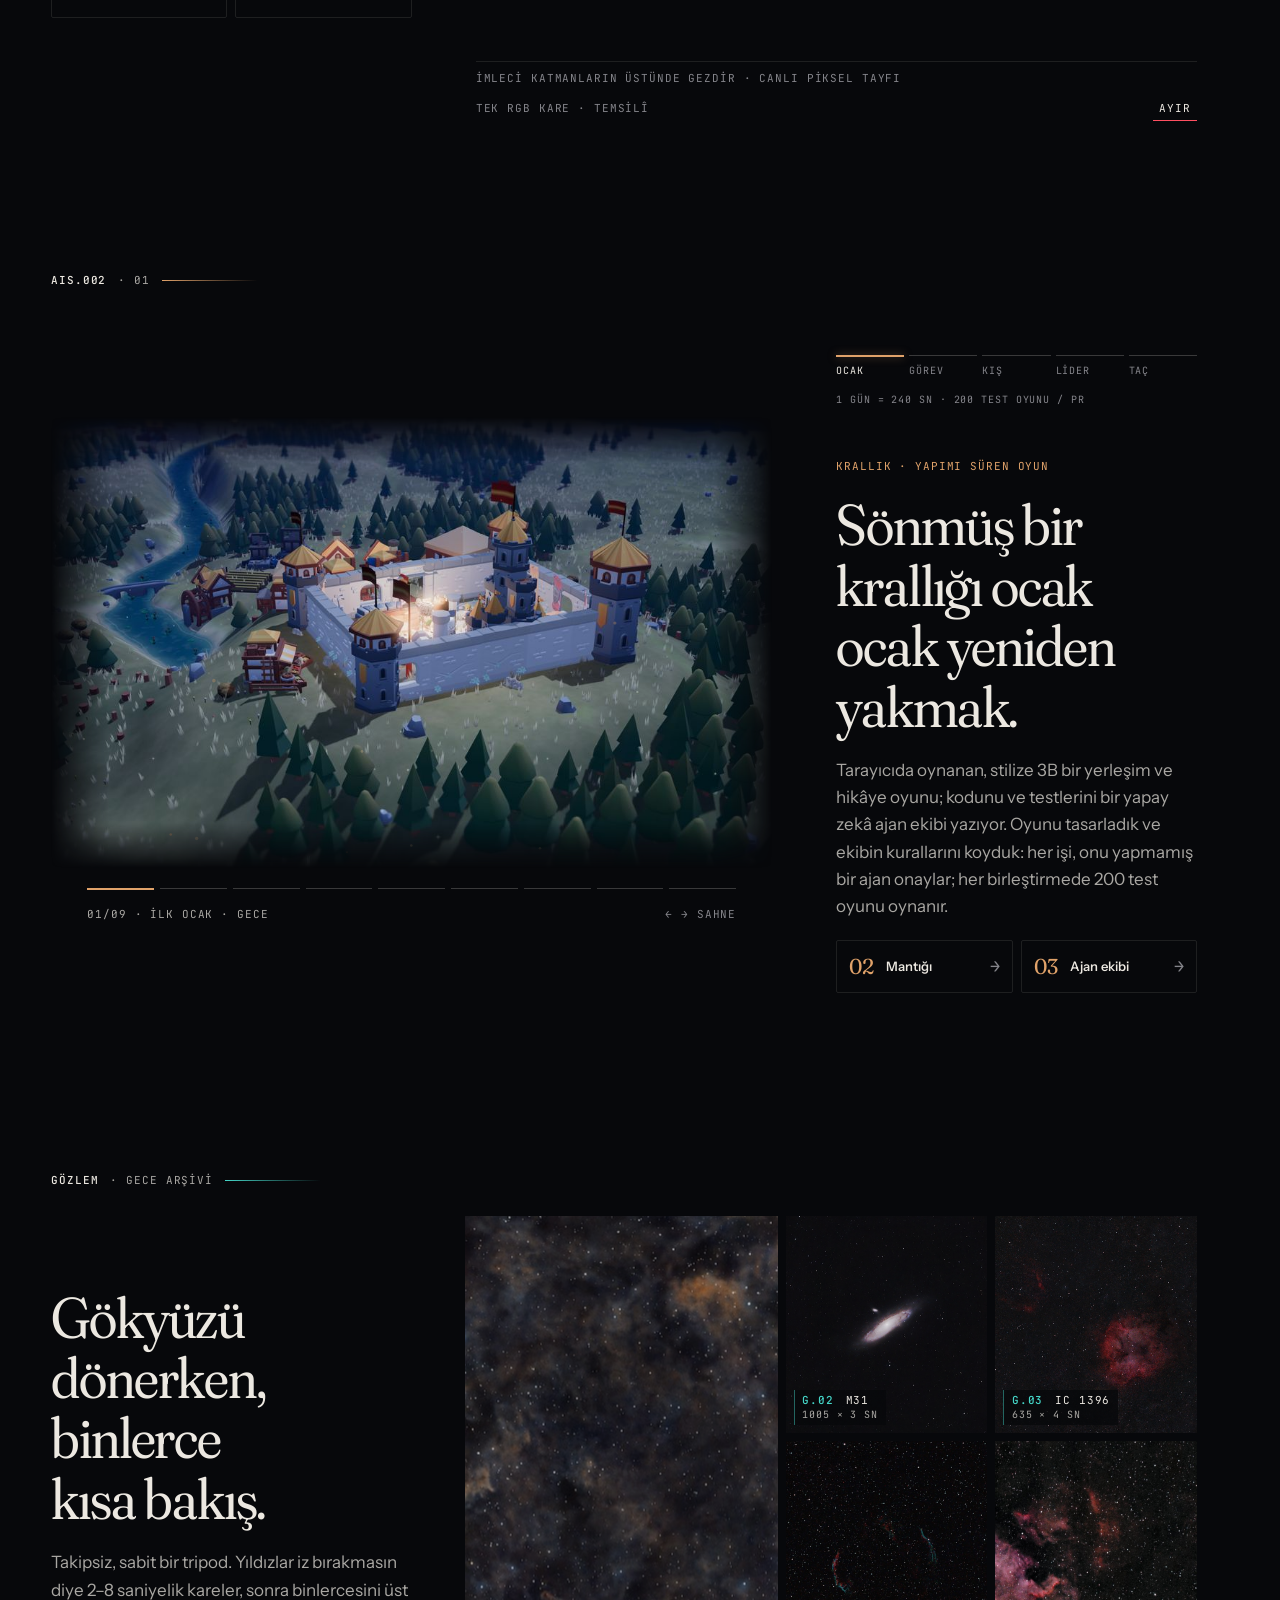
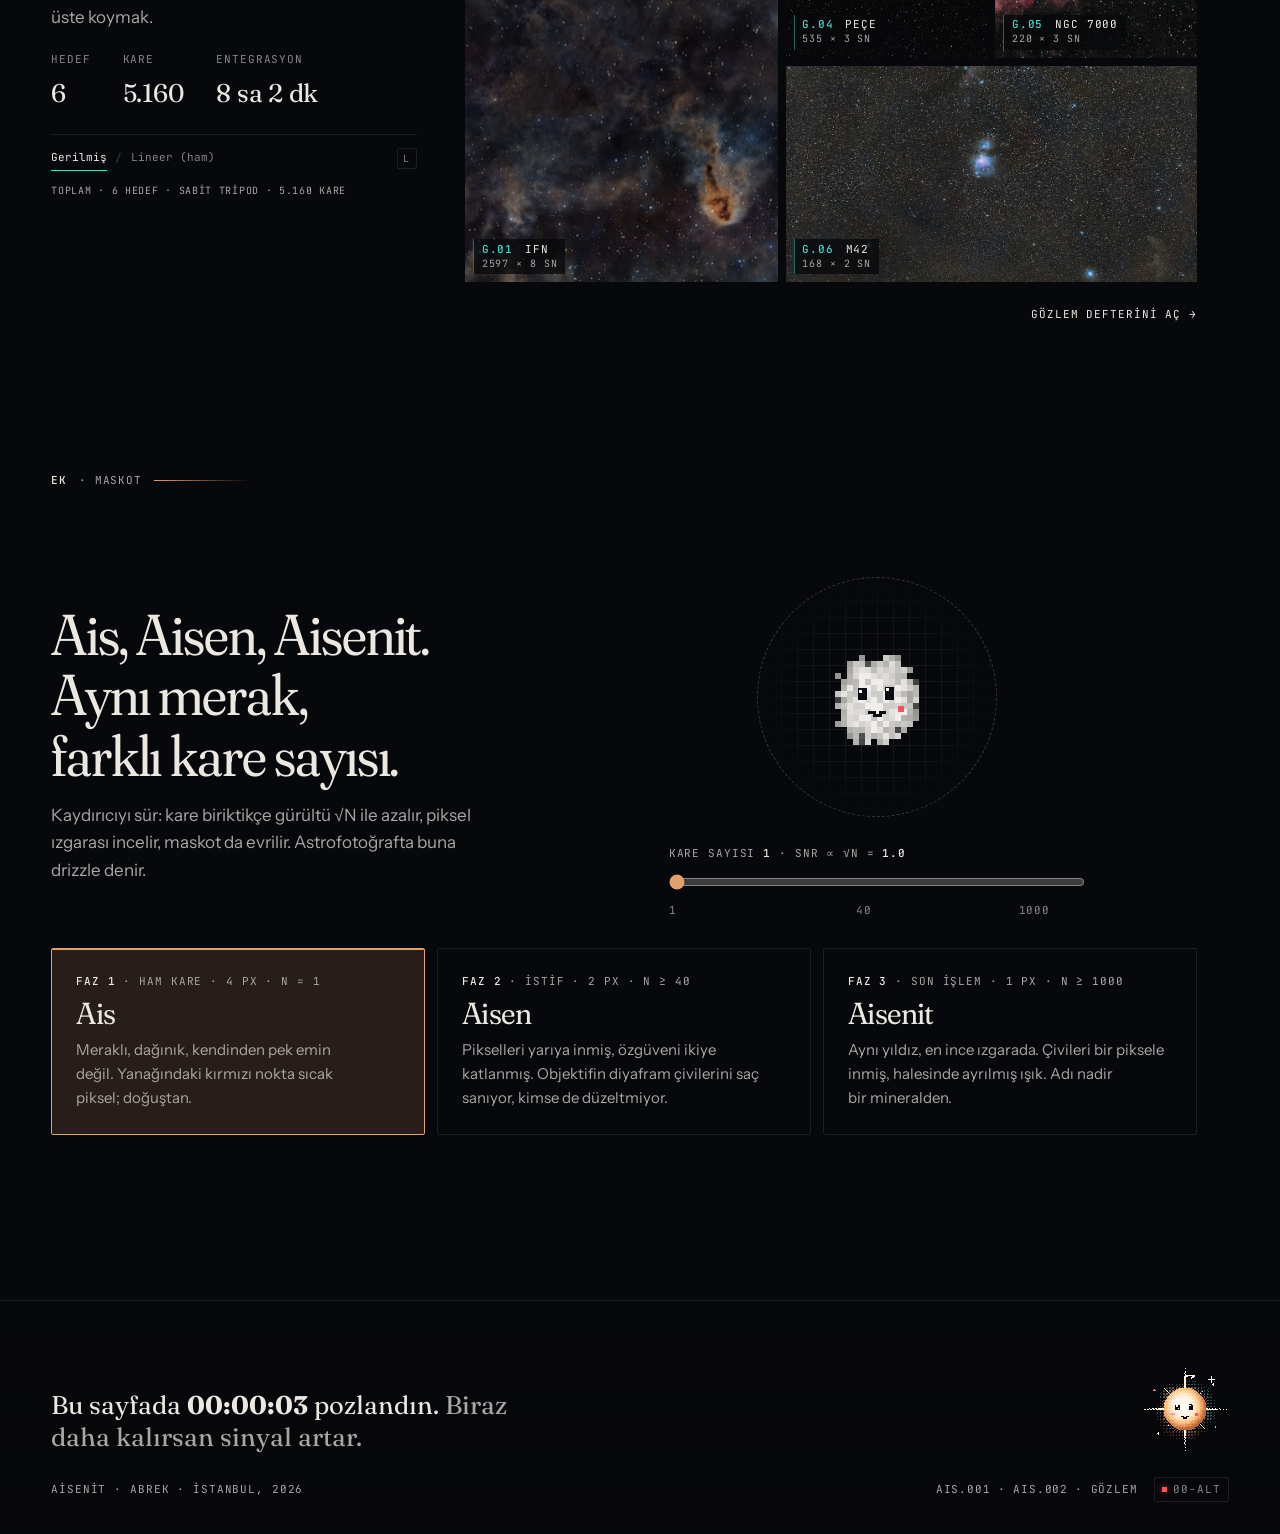
==== commit 229b83ba: "Gökyüzü, Karanlık Kare, gözlem merceği, AIS.001 kanal turu ve yol arkadaşı düzeltmeleri" ====
--- a/index.html
+++ b/index.html
@@ -21,11 +21,12 @@
   <link rel="preconnect" href="https://fonts.googleapis.com">
   <link rel="preconnect" href="https://fonts.gstatic.com" crossorigin>
   <link rel="stylesheet" href="https://fonts.googleapis.com/css2?family=Fraunces:ital,opsz,wght,SOFT,WONK@0,9..144,300..700,0..100,0..1;1,9..144,300..700,0..100,0..1&family=Instrument+Sans:wght@400..600&family=JetBrains+Mono:wght@400;500&display=swap">
-  <link rel="stylesheet" href="/assets/css/site.css?v=20261121g">
-  <link rel="stylesheet" href="/assets/css/sayfalar/ana.css?v=20261121g">
-  <script type="module" src="/assets/js/main.js?v=20261121g"></script>
+  <link rel="stylesheet" href="/assets/css/site.css?v=20261126a">
+  <link rel="stylesheet" href="/assets/css/sayfalar/ana.css?v=20261126a">
+  <script type="module" src="/assets/js/main.js?v=20261126a"></script>
 </head>
-<body>
+<body data-ekran="giris">
+  <gok-atmosfer></gok-atmosfer>
   <a class="atla" href="#icerik">İçeriğe geç</a>
 
   <header class="ust">
@@ -36,10 +37,16 @@
       <a href="#gozlem">Gözlem</a>
       <a href="#maskot">Maskot</a>
     </nav>
-    <p class="entegrasyon veri" data-entegrasyon title="Bu sayfada geçirdiğin süre. Her 4 saniye bir kare sayılır.">
+    <button type="button" class="entegrasyon veri" data-entegrasyon aria-expanded="false" aria-controls="ent-fis" title="Bu sayfada geçirdiğin süre. Her 4 saniye bir kare sayılır.">
       <span class="uzun">ENT</span> <b data-sure>00:00:00</b> <span class="uzun">· <span data-kare>0</span> kare</span>
-    </p>
+      <span class="ent-serit" aria-hidden="true"><i></i></span>
+    </button>
   </header>
+
+  <aside class="ent-fis veri" id="ent-fis" data-ent-fis hidden aria-label="Oturum pozlama özeti">
+    <p class="ent-fis-bas" data-ent-fis-bas>OTURUM · 0 KARE · √N = 1.0</p>
+    <p class="ent-fis-durum" data-ent-fis-durum>Henüz tek kare sayılırsın. Gürültü yüksek.</p>
+  </aside>
 
   <ol class="ray veri" data-ray aria-label="Bölümler">
     <li><a href="#giris"><span>00 · Giriş</span></a></li>
@@ -51,14 +58,14 @@
 
   <main id="icerik">
 
-    <section class="ekran giris" id="giris" data-no="00" data-ais-hedef=".giris" data-ais-konum="1 1 -78 -78" data-ais-sozler='["Merhaba, ben Ais. Tutup fırlatabilirsin beni. Kenarlardan sekerim, alışkınım.", "Şu an tek kareyim, o yüzden biraz bulanığım.", "Yukarıdaki yazı da benim gibi: kare biriktikçe netleşiyor.", "Bu gürültü benim değil, sensörün. Çoğunlukla.", "Kaydırırsan seninle gelirim. Burası yalnız gezilecek yer değil."]'>
+    <section class="ekran giris" id="giris" data-no="00" data-ais-hedef=".giris" data-ais-konum="1 1 -78 -78" data-ais-sozler='["Merhaba, ben Ais. Tutup fırlatabilirsin; kenarlardan sekerim, alışkınım.", "Bu gürültü benim değil, sensörün. Çoğunlukla.", "Yukarıdaki harfler 160 karede netleşiyor. Ben tek karedeyim, idare et.", "Yeniden pozla dersen harfler sıfırlanır. Ben sıfırlanmam, hafızam var.", "Aşağıda işler ciddileşiyor. Yine de gelirim."]'>
       <istif-tuvali metin="aisenit" kare="160" data-istif></istif-tuvali>
       <h1 class="gizli">Aisenit</h1>
 
-      <p class="giris-olcum veri" aria-hidden="true">
-        İSTİF <b data-istif-kare>000</b>/160 <span class="ayrac">·</span>
-        SNR <b data-istif-snr>0.0</b> <span class="ayrac">·</span>
-        <span class="kucuk-harf">σ</span> 0.55
+      <p class="giris-olcum veri">
+        <span class="giris-olcum-veri" aria-hidden="true">İSTİF <b data-istif-kare>000</b>/160 <span class="ayrac">·</span> SNR <b data-istif-snr>0.0</b> <span class="ayrac">·</span> <span class="kucuk-harf">σ</span> 0.55</span>
+        <span class="giris-clip-not" data-istif-clip role="status" aria-live="polite" hidden>UYDU İZİ · <span class="kucuk-harf">σ</span>-CLIP REDDETTİ</span>
+        <span class="giris-uyari" data-istif-uyari role="status" aria-live="polite" hidden><span class="giris-uyari-metin" data-istif-uyari-metin>1 kare kirli ·</span> <button type="button" class="giris-at" data-istif-at>[At]</button></span>
       </p>
 
       <div class="giris-alt">
@@ -72,7 +79,7 @@
 
     </section>
 
-    <section class="ekran proje proje-001" id="ais-001" data-no="01" style="--vurgu: var(--ha)" data-ais-hedef=".proje-gorsel" data-ais-konum="0.93 0.1" data-ais-sozler='["Bu fotoğrafı üç ışığa ayırıyorlar. Ben tek ışığım, sıramı bekliyorum.", "Hα kırmızı, [O III] yeşilimsi mavi. Ben hangisiyim, kimse söylemiyor.", "Tek bir RGB karesinden üç gaz çıkarmak. Ben tek kareden kendimi zor çıkarıyorum.", "Üçe ayrılınca daha mı net oluyorsun? Denemeye korkuyorum."]'>
+    <section class="ekran proje proje-001" id="ais-001" data-no="01" style="--vurgu: var(--ha)" data-ais-hedef=".proje-gorsel" data-ais-konum="0.93 0.1" data-ais-sozler='["Tek RGB karesinden üç ayrı gaz çıkarıyoruz. Ben tek kareden kendimi zor çıkarıyorum.", "Hα kırmızı, [O III] turkuaz. Ben hangisiyim, hâlâ tartışmalı.", "Üçe ayrılınca daha mı net oluyorsun? Denemeye korkuyorum.", "Görselin üstüne fırlat beni istersen. Kanal kayması nasıl olurmuş gör."]'>
       <p class="kunye veri"><b>AIS.001</b> · 01</p>
 
       <div class="proje-gorsel" data-belir>
@@ -80,39 +87,75 @@
       </div>
 
       <div class="proje-metin">
-        <p class="proje-ad veri" data-belir>Hahbolllayristirma · deneysel</p>
-        <h2 data-belir style="--sira:1">Bir fotoğrafın içindeki ışığı geri ayırmak.</h2>
-        <p class="proje-ozet" data-belir style="--sira:2">Tek bir RGB karesinden Hα, [O&nbsp;III] ve Hβ'yı geri çağırma denemesi.</p>
-        <nav class="kapilar ince" aria-label="AIS.001 derinlikleri" data-belir style="--sira:3">
-          <a class="kapi" href="/ais-001/02/"><span class="kapi-no">02</span><span class="kapi-ad">Mantığı</span><span class="kapi-ok" aria-hidden="true">→</span></a>
-          <a class="kapi" href="/ais-001/03/"><span class="kapi-no">03</span><span class="kapi-ad">Teknik kayıt</span><span class="kapi-ok" aria-hidden="true">→</span></a>
-        </nav>
-      </div>
-    </section>
-
-    <section class="ekran proje proje-002" id="ais-002" data-no="01" style="--vurgu: var(--toz)" data-ais-hedef=".krallik-kare" data-ais-konum="0.655 0.07" data-ais-fener data-ais-sozler='["Oyunda fenerdeyim. Yardım ettikçe sönüyorum, burada şarj oluyorum.", "Yanımdaki köylü %20 hızlı çalışır. Sadece bakıyorum, işe yarıyor.", "Gökten düşerken parçalarımı kaybettim. Prensle geceleri arıyoruz.", "Krallık çökerse dünyayı bir kez durdururum. İkincisine ışığım yetmez."]'>
+        <div class="enstruman-ust" data-belir>
+          <div class="emisyon-cetvel veri" aria-label="Görünür tayf emisyon çizgileri: 380–700 nanometre">
+            <div class="cetvel-eksen" aria-hidden="true">
+              <span class="cetvel-uc">380 <span class="kucuk-harf">nm</span></span>
+              <span class="cetvel-uc">700 <span class="kucuk-harf">nm</span></span>
+            </div>
+            <div class="cetvel-hat">
+              <span class="cetvel-centik cetvel-ust cetvel-sol" data-cetvel="hb" style="--pos:33.16%;--c:#8aa2ff">
+                <i aria-hidden="true"></i>
+                <span class="cetvel-etiket"><b>486.1</b> <span class="kucuk-harf">Hβ</span></span>
+              </span>
+              <span class="cetvel-centik cetvel-alt cetvel-sag" data-cetvel="oiii" style="--pos:37.72%;--c:var(--oiii)">
+                <i aria-hidden="true"></i>
+                <span class="cetvel-etiket"><b>500.7</b> <span class="kucuk-harf">[O&nbsp;III]</span></span>
+              </span>
+              <span class="cetvel-centik cetvel-ust cetvel-sol" data-cetvel="ha" style="--pos:86.34%;--c:var(--ha)">
+                <i aria-hidden="true"></i>
+                <span class="cetvel-etiket"><b>656.3</b> <span class="kucuk-harf">Hα</span></span>
+              </span>
+            </div>
+          </div>
+        </div>
+
+        <div class="proje-govde">
+          <p class="proje-ad veri" data-belir>Hahbolllayristirma · deneysel</p>
+          <h2 data-belir style="--sira:1">Bir fotoğrafın içindeki ışığı geri ayırmak.</h2>
+          <p class="proje-ozet" data-belir style="--sira:2">Tek bir RGB karesinden Hα, [O&nbsp;III] ve Hβ'yı geri çağırma denemesi.</p>
+          <nav class="kapilar ince" aria-label="AIS.001 derinlikleri" data-belir style="--sira:3">
+            <a class="kapi" href="/ais-001/02/"><span class="kapi-no">02</span><span class="kapi-ad">Mantığı</span><span class="kapi-ok" aria-hidden="true">→</span></a>
+            <a class="kapi" href="/ais-001/03/"><span class="kapi-no">03</span><span class="kapi-ad">Teknik kayıt</span><span class="kapi-ok" aria-hidden="true">→</span></a>
+          </nav>
+        </div>
+      </div>
+    </section>
+
+    <section class="ekran proje proje-002" id="ais-002" data-no="01" style="--vurgu: var(--toz)" data-ais-hedef=".krallik-kare" data-ais-konum="0.655 0.07" data-ais-fener data-ais-sozler='["Oyunda fenerdeyim. Yardım ettikçe sönüyorum, burada şarj oluyorum.", "Yanımdaki köylü %20 hızlı çalışıyor. Sadece bakıyorum, işe yarıyor.", "Her değişiklikte 200 test oyunu oynanıyor. Bazılarında kaleyi yakıyorlar.", "Krallık çökerse dünyayı bir kez durdururum. İkincisine ışığım yetmez."]'>
       <p class="kunye veri"><b>AIS.002</b> · 01</p>
 
       <div class="proje-gorsel" data-belir>
-        <figure class="krallik-kare">
-          <img src="/assets/img/krallik/gercek-01-2000.jpg" srcset="/assets/img/krallik/gercek-01-1000.jpg 1000w, /assets/img/krallik/gercek-01-2000.jpg 2000w" sizes="(max-width: 760px) 100vw, 55vw" width="2000" height="1250" alt="Oyundan bir kare: gece, ormanla çevrili bir tepede dört kuleli taş kale. Avlunun ortasında bir ateş yanıyor, solda dereyle köprü ve su değirmeni, çevrede çam ağaçları ve küçük evler görünüyor." loading="lazy">
-          <span class="krallik-fener" aria-hidden="true"></span>
-          <figcaption class="krallik-etiket veri">Oyun içi · gerçek kare</figcaption>
-        </figure>
+        <krallik-sahne></krallik-sahne>
       </div>
 
       <div class="proje-metin">
-        <p class="proje-ad veri" data-belir>Krallık · yapımı süren oyun</p>
-        <h2 data-belir style="--sira:1">Sönmüş bir krallığı ocak ocak yeniden yakmak.</h2>
-        <p class="proje-ozet" data-belir style="--sira:2">Tarayıcıda oynanan, stilize 3B bir yerleşim ve hikâye oyunu; kodunu ve testlerini bir yapay zekâ ajan ekibi yazıyor. Oyunu tasarladık ve ekibin kurallarını koyduk: her işi, onu yapmamış bir ajan onaylar; her birleştirmede 200 test oyunu oynanır.</p>
-        <nav class="kapilar ince" aria-label="AIS.002 derinlikleri" data-belir style="--sira:3">
-          <a class="kapi" href="/ais-002/02/"><span class="kapi-no">02</span><span class="kapi-ad">Mantığı</span><span class="kapi-ok" aria-hidden="true">→</span></a>
-          <a class="kapi" href="/ais-002/03/"><span class="kapi-no">03</span><span class="kapi-ad">Ajan ekibi</span><span class="kapi-ok" aria-hidden="true">→</span></a>
-        </nav>
-      </div>
-    </section>
-
-    <section class="ekran gozlem-ozet" id="gozlem" data-no="G" style="--vurgu: var(--oiii)" data-ais-hedef=".toplam" data-ais-konum="0.12 1 0 130" data-ais-sozler='["Dört gece, 2.597 kare. Ben ilk karede sıkılmıştım.", "Hepsi takipsiz tripodla. Gökyüzü kaçıyor, biz kısa kısa yakalıyoruz.", "Andromeda her baktığımda biraz yaklaşmış gibi geliyor. Çünkü yaklaşıyor."]'>
+        <div class="enstruman-ust" data-belir>
+          <div class="krallik-dongu veri" aria-label="Krallık sahne döngüsü">
+            <ol class="dongu-serit">
+              <li><button type="button" class="dongu-adim etkin" data-dongu="gece" data-sahne-indeks="0" aria-pressed="true">OCAK</button></li>
+              <li><button type="button" class="dongu-adim" data-dongu="gorev" data-sahne-indeks="2" aria-pressed="false">GÖREV</button></li>
+              <li><button type="button" class="dongu-adim" data-dongu="kis" data-sahne-indeks="4" aria-pressed="false">KIŞ</button></li>
+              <li><button type="button" class="dongu-adim" data-dongu="lider" data-sahne-indeks="7" aria-pressed="false">LİDER</button></li>
+              <li><button type="button" class="dongu-adim" data-dongu="tac" data-sahne-indeks="8" aria-pressed="false">TAÇ</button></li>
+            </ol>
+            <p class="krallik-sistem">1 GÜN = 240 SN · 200 TEST OYUNU / PR</p>
+          </div>
+        </div>
+
+        <div class="proje-govde">
+          <p class="proje-ad veri" data-belir>Krallık · yapımı süren oyun</p>
+          <h2 data-belir style="--sira:1">Sönmüş bir krallığı ocak ocak yeniden yakmak.</h2>
+          <p class="proje-ozet" data-belir style="--sira:2">Tarayıcıda oynanan, stilize 3B bir yerleşim ve hikâye oyunu; kodunu ve testlerini bir yapay zekâ ajan ekibi yazıyor. Oyunu tasarladık ve ekibin kurallarını koyduk: her işi, onu yapmamış bir ajan onaylar; her birleştirmede 200 test oyunu oynanır.</p>
+          <nav class="kapilar ince" aria-label="AIS.002 derinlikleri" data-belir style="--sira:3">
+            <a class="kapi" href="/ais-002/02/"><span class="kapi-no">02</span><span class="kapi-ad">Mantığı</span><span class="kapi-ok" aria-hidden="true">→</span></a>
+            <a class="kapi" href="/ais-002/03/"><span class="kapi-no">03</span><span class="kapi-ad">Ajan ekibi</span><span class="kapi-ok" aria-hidden="true">→</span></a>
+          </nav>
+        </div>
+      </div>
+    </section>
+
+    <section class="ekran gozlem-ozet" id="gozlem" data-no="G" style="--vurgu: var(--oiii)" data-ais-hedef=".gozlem-telemetri" data-ais-konum="0.08 1 0 68" data-ais-sozler='["Dört gece, 2.597 kare. Ben ilk karede sıkılmıştım.", "Andromeda her baktığımda biraz yaklaşmış gibi geliyor. Çünkü yaklaşıyor.", "Hepsi takipsiz tripodla. Gökyüzü kaçıyor, kısa kısa yakalıyoruz.", "Bazen kadrajdan Starlink geçiyor. Onları istiften atıyoruz; kibar bir şekilde."]'>
       <p class="kunye veri"><b>GÖZLEM</b> · gece arşivi</p>
 
       <div class="gozlem-bas">
@@ -122,26 +165,62 @@
           <div><dt>Hedef</dt><dd>6</dd></div>
           <div><dt>Kare</dt><dd>5.160</dd></div>
           <div><dt>Entegrasyon</dt><dd>8 sa 2 dk</dd></div>
-        </dl>      </div>
-
-      <div class="mozaik">
-        <a class="kare kare-buyuk" href="/gozlem/" data-belir style="--sira:1">
-          <img src="/assets/img/gozlem/ifn-1000.jpg" srcset="/assets/img/gozlem/ifn-1000.jpg 1000w, /assets/img/gozlem/ifn-2400.jpg 2400w" sizes="(max-width: 760px) 100vw, 55vw" alt="Integrated Flux Nebula: LBN 552 ve LDN 1228 çevresinde kahverengi ve mavi toz bulutları" loading="lazy">
-          <span class="kare-etiket veri" lang="en"><b>G.01</b> IFN · 2597 × 8 sn</span>
-        </a>
-        <a class="kare" href="/gozlem/" data-belir style="--sira:2">
+        </dl>
+        <div class="gozlem-araclar" data-belir style="--sira:3">
+          <div class="gozlem-mod veri" role="group" aria-label="Görüntü tonu">
+            <button type="button" data-gozlem-mod="gerilmis" class="etkin" aria-pressed="true">Gerilmiş</button>
+            <span class="gozlem-mod-ayrac" aria-hidden="true">/</span>
+            <button type="button" data-gozlem-mod="lineer" aria-pressed="false">Lineer (ham)</button>
+            <span class="gozlem-mod-tus" aria-hidden="true">L</span>
+          </div>
+          <p class="gozlem-telemetri veri" data-gozlem-telemetri>TOPLAM · 6&nbsp;HEDEF · SABİT&nbsp;TRİPOD · 5.160&nbsp;KARE</p>
+        </div>
+      </div>
+
+      <gozlem-masa class="mozaik">
+        <a class="kare kare-buyuk" href="/gozlem/#ifn" data-belir style="--sira:1" data-kod="G.01" data-hedef="IFN" data-takimyildiz="Cepheus" data-yer="Eşkel" data-optik="75&nbsp;mm&nbsp;f/1.8" data-poz="2597&nbsp;×&nbsp;8&nbsp;sn">
+          <img src="/assets/img/gozlem/ifn-1000.jpg" srcset="/assets/img/gozlem/ifn-1000.jpg 1000w, /assets/img/gozlem/ifn-2400.jpg 2400w" sizes="(max-width: 760px) 100vw, 40vw" alt="Integrated Flux Nebula: LBN 552 ve LDN 1228 çevresinde kahverengi ve mavi toz bulutları" loading="lazy">
+          <span class="kare-etiket veri">
+            <span class="kare-ust"><b>G.01</b> <span lang="en">IFN</span></span>
+            <span class="kare-poz">2597&nbsp;×&nbsp;8&nbsp;sn</span>
+          </span>
+        </a>
+        <a class="kare" href="/gozlem/#andromeda" data-belir style="--sira:2" data-kod="G.02" data-hedef="M31 Andromeda" data-takimyildiz="Andromeda" data-yer="Eşkel" data-optik="75&nbsp;mm&nbsp;f/1.8" data-poz="1005&nbsp;×&nbsp;3&nbsp;sn">
           <img src="/assets/img/gozlem/andromeda-1000.jpg" alt="Andromeda galaksisi, yıldız alanının ortasında eğik bir ışık diski" loading="lazy">
-          <span class="kare-etiket veri" lang="en"><b>G.02</b> M31 · 1005 × 3 sn</span>
-        </a>
-        <a class="kare" href="/gozlem/" data-belir style="--sira:3">
+          <span class="kare-etiket veri">
+            <span class="kare-ust"><b>G.02</b> <span lang="en">M31</span></span>
+            <span class="kare-poz">1005&nbsp;×&nbsp;3&nbsp;sn</span>
+          </span>
+        </a>
+        <a class="kare" href="/gozlem/#hortum" data-belir style="--sira:3" data-kod="G.03" data-hedef="Fil Hortumu" data-takimyildiz="Cepheus" data-yer="İstanbul" data-optik="75&nbsp;mm&nbsp;f/1.8" data-poz="635&nbsp;×&nbsp;4&nbsp;sn">
           <img src="/assets/img/gozlem/elep-1000.jpg" alt="Fil Hortumu bulutsusu, IC 1396 çevresinde kırmızı H-alfa bulutu" loading="lazy">
-          <span class="kare-etiket veri" lang="en"><b>G.03</b> IC 1396 · 635 × 4 sn</span>
-        </a>
-        <a class="kare" href="/gozlem/" data-belir style="--sira:4">
+          <span class="kare-etiket veri">
+            <span class="kare-ust"><b>G.03</b> <span lang="en">IC 1396</span></span>
+            <span class="kare-poz">635&nbsp;×&nbsp;4&nbsp;sn</span>
+          </span>
+        </a>
+        <a class="kare" href="/gozlem/#veil" data-belir style="--sira:4" data-kod="G.04" data-hedef="Peçe Bulutsusu" data-takimyildiz="Kuğu" data-yer="İstanbul" data-optik="75&nbsp;mm&nbsp;f/1.6" data-poz="535&nbsp;×&nbsp;3&nbsp;sn">
+          <img src="/assets/img/gozlem/veil-1000.jpg" alt="Peçe bulutsusu, yıldız alanının içinde kırmızı ve turkuaz iki ince yay" loading="lazy">
+          <span class="kare-etiket veri">
+            <span class="kare-ust"><b>G.04</b> Peçe</span>
+            <span class="kare-poz">535&nbsp;×&nbsp;3&nbsp;sn</span>
+          </span>
+        </a>
+        <a class="kare" href="/gozlem/#ngc7000" data-belir style="--sira:5" data-kod="G.05" data-hedef="Kuzey Amerika" data-takimyildiz="Kuğu" data-yer="İstanbul" data-optik="75&nbsp;mm&nbsp;f/1.8" data-poz="220&nbsp;×&nbsp;3&nbsp;sn">
+          <img src="/assets/img/gozlem/ngc7000-1000.jpg" alt="Kuzey Amerika bulutsusu NGC 7000 ve yanında Pelikan bulutsusu" loading="lazy">
+          <span class="kare-etiket veri">
+            <span class="kare-ust"><b>G.05</b> <span lang="en">NGC 7000</span></span>
+            <span class="kare-poz">220&nbsp;×&nbsp;3&nbsp;sn</span>
+          </span>
+        </a>
+        <a class="kare kare-genis" href="/gozlem/#m42" data-belir style="--sira:6" data-kod="G.06" data-hedef="Orion Bulutsusu" data-takimyildiz="Avcı" data-yer="Marmara Ereğlisi" data-optik="75&nbsp;mm&nbsp;f/1.8" data-poz="168&nbsp;×&nbsp;2&nbsp;sn">
           <img src="/assets/img/gozlem/m42-1000.jpg" alt="Orion bulutsusu, yıldız alanının ortasında mavi-pembe bir parıltı" loading="lazy">
-          <span class="kare-etiket veri" lang="en"><b>G.06</b> M42 · 168 × 2 sn</span>
-        </a>
-      </div>
+          <span class="kare-etiket veri">
+            <span class="kare-ust"><b>G.06</b> <span lang="en">M42</span></span>
+            <span class="kare-poz">168&nbsp;×&nbsp;2&nbsp;sn</span>
+          </span>
+        </a>
+      </gozlem-masa>
 
       <a class="gozlem-git veri" href="/gozlem/" data-belir>Gözlem defterini aç <span aria-hidden="true">→</span></a>
     </section>
@@ -155,7 +234,7 @@
       </div>
 
       <maskot-evrim>
-        <div class="evrim-sahne">
+        <div class="evrim-sahne" data-izgara="16">
           <ais-maskot faz="ais" boyut="180" konus kendiliginden data-evrim-maskot></ais-maskot>
         </div>
         <div class="evrim-kontrol">
@@ -190,11 +269,14 @@
   <footer class="alt">
     <div class="alt-ust">
       <p class="alt-soz">Bu sayfada <b data-sure>00:00:00</b> pozlandın. <span class="isik-2">Biraz daha kalırsan sinyal artar.</span></p>
-      <ais-maskot faz="aisenit" boyut="88" konus></ais-maskot>
+      <ais-maskot faz="aisenit" boyut="88" konus data-sozler='["Aisenit · nadir mineral. Sertlik: Mohs 7. Sabır: 2597 × 8 sn.", "Sıcak pikselim hâlâ yerinde. Bazı şeyler kalibre edilmez.", "Sayfa bitti. Ama sensör hâlâ açık; aşağıyı biraz daha zorlayabilirsin."]'></ais-maskot>
     </div>
     <div class="alt-satir veri">
       <span>aisenit · Abrek · İstanbul, 2026</span>
-      <span><a href="/ais-001/02/">AIS.001</a> · <a href="/ais-002/02/">AIS.002</a> · <a href="/gozlem/">Gözlem</a></span>
+      <span class="alt-baglar">
+        <a href="/ais-001/02/">AIS.001</a> · <a href="/ais-002/02/">AIS.002</a> · <a href="/gozlem/">Gözlem</a>
+        <button type="button" class="kk-tetik veri" data-kk-tetik title="Karanlık kare (3 kez dokun veya basılı tut)"><span class="kk-nokta" aria-hidden="true"></span>00-ALT</button>
+      </span>
     </div>
   </footer>
 <script data-goatcounter="https://wiseais.goatcounter.com/count" async src="//gc.zgo.at/count.js"></script>
--- a/assets/css/site.css
+++ b/assets/css/site.css
@@ -1,3 +1,3 @@
-@import url("tokens.css?v=20261121g");
-@import url("base.css?v=20261121g");
-@import url("components.css?v=20261121g");
+@import url("tokens.css?v=20261126a");
+@import url("base.css?v=20261126a");
+@import url("components.css?v=20261126a");
--- a/assets/css/sayfalar/ana.css
+++ b/assets/css/sayfalar/ana.css
@@ -31,12 +31,83 @@
   position: absolute;
   top: calc(var(--ust-bar) + var(--a-4));
   left: var(--kenar);
+  right: var(--kenar);
+  z-index: 2;
+
+  display: flex;
+  flex-wrap: wrap;
+  align-items: center;
+  gap: 0.35rem 0.55rem;
   font-variant-numeric: tabular-nums;
+  text-shadow: 0 1px 12px rgba(7, 8, 11, 0.96), 0 0 24px rgba(7, 8, 11, 0.85);
+}
+
+.giris-olcum-veri {
+  max-width: 100%;
 }
 
 .giris-olcum .ayrac {
   color: var(--isik-4);
   margin-inline: 0.25em;
+}
+
+.giris-clip-not {
+  padding-left: 0.5rem;
+  border-left: 1px solid rgba(69, 214, 200, 0.48);
+  color: var(--oiii);
+  opacity: 0;
+  transform: translateY(-3px);
+  transition: opacity 220ms var(--egri), transform 220ms var(--egri);
+}
+
+.giris-clip-not.gorunur {
+  opacity: 1;
+  transform: none;
+}
+
+.giris-clip-not[hidden],
+.giris-uyari[hidden] {
+  display: none;
+}
+
+.giris-uyari {
+  display: inline-flex;
+  align-items: center;
+  gap: 0.4rem;
+  max-width: 100%;
+  padding: 0.22rem 0.55rem;
+  background: rgba(7, 8, 11, 0.88);
+  border: 1px solid var(--cizgi-guclu);
+  border-radius: var(--yaricap);
+  color: var(--isik);
+  text-shadow: none;
+  white-space: nowrap;
+  opacity: 0;
+  transform: translateY(-4px);
+  pointer-events: none;
+  transition: opacity 220ms var(--egri), transform 220ms var(--egri), border-color 220ms;
+}
+
+.giris-uyari.gorunur {
+  opacity: 1;
+  transform: none;
+  pointer-events: auto;
+}
+
+.giris-uyari.reddedildi {
+  border-color: var(--oiii);
+  color: var(--oiii);
+}
+
+.giris-at {
+  padding: 0;
+  color: var(--ha);
+  font-weight: 500;
+}
+
+.giris-at:hover,
+.giris-at:focus-visible {
+  color: var(--isik);
 }
 
 .giris-alt {
@@ -125,11 +196,19 @@
 
 .proje-metin {
   grid-area: metin;
+  display: flex;
+  flex-direction: column;
+  justify-content: center;
+  gap: clamp(2.5rem, 5.5svh, 4.75rem);
+  max-width: 26rem;
+  align-self: center;
+  padding-top: var(--a-4);
+  padding-bottom: var(--a-4);
+}
+
+.proje-govde {
   display: grid;
   gap: var(--a-5);
-  max-width: 26rem;
-  align-self: end;
-  padding-bottom: var(--a-8);
 }
 
 .proje-ad {
@@ -149,6 +228,212 @@
   display: flex;
   flex-wrap: wrap;
   gap: var(--a-2);
+}
+
+.enstruman-ust {
+  width: 100%;
+  padding-top: var(--a-2);
+}
+
+.emisyon-cetvel {
+  display: grid;
+  gap: 0.25rem;
+}
+
+.cetvel-eksen {
+  display: flex;
+  justify-content: space-between;
+  color: var(--isik-3);
+  font-size: 0.625rem;
+  letter-spacing: 0.1em;
+}
+
+.cetvel-hat {
+  position: relative;
+
+  height: 3.3rem;
+}
+
+.cetvel-hat::before {
+  content: "";
+  position: absolute;
+  left: 0;
+  right: 0;
+  top: 50%;
+  height: 1px;
+  background: linear-gradient(
+    to right,
+    rgba(236, 232, 225, 0.08),
+    rgba(236, 232, 225, 0.26) 15%,
+    rgba(236, 232, 225, 0.26) 85%,
+    rgba(236, 232, 225, 0.08)
+  );
+}
+
+.cetvel-centik {
+  position: absolute;
+  left: var(--pos);
+  top: 50%;
+
+  width: 14px;
+  height: 24px;
+  transform: translate(-50%, -50%);
+  cursor: pointer;
+  border-radius: var(--yaricap);
+  transition: opacity 260ms var(--egri);
+}
+
+.cetvel-centik i {
+  position: absolute;
+  left: 50%;
+  top: 50%;
+  width: 1px;
+  height: 13px;
+  transform: translate(-50%, -50%);
+  background: var(--c);
+  transition: height 240ms var(--egri), width 240ms var(--egri), box-shadow 240ms var(--egri);
+}
+
+.cetvel-etiket {
+  position: absolute;
+  white-space: nowrap;
+
+  padding: 0.12rem 0.28rem;
+  border: 1px solid transparent;
+  border-radius: var(--yaricap);
+  font-size: 0.625rem;
+  letter-spacing: 0.06em;
+  text-transform: none;
+  color: var(--isik-2);
+  font-variant-numeric: tabular-nums;
+  transition: color 240ms var(--egri), border-color 240ms var(--egri), background-color 240ms var(--egri);
+}
+
+.cetvel-etiket b {
+  color: var(--c);
+  font-weight: 500;
+}
+
+.cetvel-ust .cetvel-etiket {
+  bottom: calc(50% + 7px);
+}
+
+.cetvel-alt .cetvel-etiket {
+  top: calc(50% + 7px);
+}
+
+.cetvel-sol .cetvel-etiket {
+  right: calc(50% + 3px);
+}
+
+.cetvel-sag .cetvel-etiket {
+  left: calc(50% + 3px);
+}
+
+.cetvel-centik.soluk {
+  opacity: 0.26;
+}
+
+.cetvel-centik.soluk:hover,
+.cetvel-centik.soluk:focus-visible {
+  opacity: 1;
+}
+
+.cetvel-centik:hover i,
+.cetvel-centik:focus-visible i,
+.cetvel-centik.etkin i {
+  width: 2px;
+  height: 20px;
+  box-shadow: 0 0 10px var(--c);
+}
+
+.cetvel-centik:hover .cetvel-etiket,
+.cetvel-centik:focus-visible .cetvel-etiket,
+.cetvel-centik.etkin .cetvel-etiket {
+  color: var(--isik);
+  border-color: var(--cizgi-guclu);
+  background: rgba(12, 14, 19, 0.75);
+}
+
+.cetvel-centik.secili .cetvel-etiket,
+.cetvel-centik[aria-pressed="true"] .cetvel-etiket {
+  color: var(--isik);
+  border-color: var(--c);
+  background: rgba(12, 14, 19, 0.88);
+}
+
+.cetvel-centik:focus-visible {
+  outline: 1px solid var(--c, var(--oiii));
+  outline-offset: 2px;
+}
+
+@media (prefers-reduced-motion: reduce) {
+  .cetvel-centik,
+  .cetvel-centik i,
+  .cetvel-etiket {
+    transition: none;
+  }
+}
+
+.krallik-dongu {
+  display: grid;
+  gap: var(--a-3);
+}
+
+.dongu-serit {
+  display: grid;
+  grid-template-columns: repeat(5, minmax(0, 1fr));
+  gap: 5px;
+  padding: 0;
+  list-style: none;
+}
+
+.dongu-adim {
+  position: relative;
+  width: 100%;
+  padding: 0.55rem 0 0;
+  text-align: left;
+  font-size: 0.625rem;
+  letter-spacing: 0.08em;
+  color: var(--isik-3);
+  transition: color 240ms var(--egri);
+}
+
+.dongu-adim::before {
+  content: "";
+  position: absolute;
+  left: 0;
+  right: 0;
+  top: 0;
+  height: 1px;
+  background: var(--cizgi-guclu);
+  transition: height 240ms var(--egri), background-color 240ms var(--egri), box-shadow 240ms var(--egri);
+}
+
+.dongu-adim:hover,
+.dongu-adim:focus-visible {
+  color: var(--isik-2);
+}
+
+.dongu-adim.etkin {
+  color: var(--isik);
+}
+
+.dongu-adim.etkin::before {
+  height: 2px;
+  background: var(--toz);
+  box-shadow: 0 0 8px rgba(224, 162, 106, 0.5);
+}
+
+.dongu-adim[data-dongu="kis"].etkin::before {
+  background: #9cc4ff;
+  box-shadow: 0 0 8px rgba(156, 196, 255, 0.55);
+}
+
+.krallik-sistem {
+  color: var(--isik-3);
+  font-size: 0.625rem;
+  letter-spacing: 0.09em;
 }
 
 @media (max-width: 900px) {
@@ -160,310 +445,92 @@
     padding-top: calc(var(--ust-bar) + var(--a-12));
   }
   .proje-gorsel {
-    min-height: 42svh;
-  }
-}
-
-.gozlem-ozet {
-  grid-template-columns: minmax(0, 4fr) minmax(0, 8fr);
-  gap: var(--a-8) clamp(var(--a-8), 4vw, var(--a-16));
-  align-items: center;
-}
-
-.gozlem-bas {
-  display: grid;
-  gap: var(--a-6);
-}
-
-.gozlem-bas h2 {
-  font-size: var(--t-buyuk);
-}
-
-.gozlem-bas > p {
-  color: var(--isik-2);
-  max-width: 38ch;
-}
-
-.toplam {
-  display: flex;
-  flex-wrap: wrap;
-  gap: var(--a-4) var(--a-8);
-}
-
-.toplam dd {
-  white-space: nowrap;
-}
-
-.toplam dt {
-  color: var(--isik-3);
-}
-
-.toplam dd {
-  margin: var(--a-1) 0 0;
-  font-family: var(--font-baslik);
-  font-size: 1.6rem;
-  letter-spacing: -0.01em;
-  text-transform: none;
-  color: var(--isik);
-}
-
-.mozaik {
-  display: grid;
-  grid-template-columns: repeat(4, minmax(0, 1fr));
-  grid-template-rows: repeat(2, minmax(0, 1fr));
-  gap: var(--a-2);
-  height: min(72svh, 44rem);
-}
-
-.kare {
-  position: relative;
-  overflow: hidden;
-  display: block;
-  background: var(--gok-2);
-}
-
-.kare-buyuk {
-  grid-column: span 2;
-  grid-row: span 2;
-}
-
-.kare:nth-child(4) {
-  grid-column: span 2;
-}
-
-.kare img {
+    min-height: 40svh;
+  }
+  .proje-metin {
+    max-width: none;
+    padding-top: 0;
+    padding-bottom: var(--a-4);
+    gap: var(--a-6);
+  }
+}
+
+krallik-sahne {
+  display: grid;
+  gap: var(--a-3);
+  align-self: center;
   width: 100%;
-  height: 100%;
-  object-fit: cover;
-  transform: scale(1.02);
-  transition: transform 1.6s var(--egri), filter var(--sure-uzun) var(--egri);
-  filter: saturate(0.9) brightness(0.92);
-}
-
-.kare:hover img,
-.kare:focus-visible img {
-  transform: scale(1.07);
-  filter: none;
-}
-
-.kare-etiket {
-  white-space: nowrap;
-  position: absolute;
-  left: var(--a-3);
-  bottom: var(--a-3);
-  padding: 0.2rem 0.45rem;
-  background: rgba(7, 8, 11, 0.7);
-  color: var(--isik);
-}
-
-.kare-etiket b {
-  color: var(--oiii);
-  margin-right: 0.4em;
-}
-
-.gozlem-git {
-  grid-column: 2;
-  justify-self: end;
-  color: var(--isik);
-  text-decoration: none;
-}
-
-.gozlem-git:hover {
-  color: var(--oiii);
-}
-
-@media (max-width: 900px) {
-  .gozlem-ozet {
-    grid-template-columns: minmax(0, 1fr);
-    padding-top: calc(var(--ust-bar) + var(--a-12));
-  }
-  .mozaik {
-    height: auto;
-    grid-template-columns: repeat(2, minmax(0, 1fr));
-    grid-template-rows: none;
-    grid-auto-rows: 9.5rem;
-  }
-  .kare-buyuk {
-    grid-row: span 2;
-  }
-  .gozlem-git {
-    grid-column: 1;
-  }
-}
-
-.maskot-ekran {
-  grid-template-columns: minmax(0, 5fr) minmax(0, 7fr);
-  grid-template-areas:
-    "bas evrim"
-    "fazlar fazlar"
-    "not not";
-  gap: var(--a-8) var(--a-12);
-  align-items: center;
-}
-
-.maskot-bas {
-  grid-area: bas;
-  display: grid;
-  gap: var(--a-4);
-}
-
-.maskot-bas h2 {
-  font-size: var(--t-buyuk);
-}
-
-.maskot-bas p {
-  color: var(--isik-2);
-}
-
-maskot-evrim {
-  grid-area: evrim;
-  display: grid;
-  gap: var(--a-6);
-  justify-items: center;
-}
-
-.evrim-sahne {
-  position: relative;
-  display: grid;
-  place-items: center;
-  width: 100%;
-  min-height: 15rem;
-}
-
-.evrim-sahne::before {
-  content: "";
-  position: absolute;
-  width: 15rem;
-  height: 15rem;
-  border-radius: 50%;
-  border: 1px dashed var(--cizgi-guclu);
-  animation: don 60s linear infinite;
-}
-
-@keyframes don {
-  to { transform: rotate(360deg); }
-}
-
-.evrim-kontrol {
-  width: min(100%, 26rem);
-  display: grid;
-  gap: var(--a-3);
-}
-
-.evrim-kontrol input[type="range"] {
-  width: 100%;
-  accent-color: var(--toz);
-}
-
-.evrim-olcek {
-  display: flex;
-  justify-content: space-between;
-  padding: 0;
-  list-style: none;
-  color: var(--isik-3);
-}
-
-.fazlar {
-  grid-area: fazlar;
-  display: grid;
-  grid-template-columns: repeat(3, minmax(0, 1fr));
-  gap: var(--a-3);
-  padding: 0;
-  list-style: none;
-}
-
-.faz {
-  display: grid;
-  gap: var(--a-2);
-  align-content: start;
-  padding: var(--a-6);
-  border: 1px solid var(--cizgi);
-  border-radius: var(--yaricap);
-  transition: border-color var(--sure), background var(--sure);
-}
-
-.faz.etkin {
-  border-color: var(--toz);
-  background: var(--toz-soluk);
-}
-
-.faz h3 {
-  font-size: 1.9rem;
-  font-variation-settings: "SOFT" 60, "WONK" 0, "opsz" 72;
-}
-
-.faz > p:last-child {
-  color: var(--isik-2);
-  font-size: 0.9375rem;
-}
-
-.faz code {
-  color: var(--oiii);
-}
-
-.maskot-not {
-  grid-area: not;
-  max-width: 52ch;
-  font-family: var(--font-baslik);
-  font-size: 1.125rem;
-  color: var(--isik-2);
-}
-
-@media (max-width: 900px) {
-  .maskot-ekran {
-    grid-template-columns: minmax(0, 1fr);
-    grid-template-areas: "bas" "evrim" "fazlar" "not";
-    padding-top: calc(var(--ust-bar) + var(--a-12));
-  }
-  .fazlar {
-    grid-template-columns: minmax(0, 1fr);
-  }
-}
-
-.isik-2 {
-  color: var(--isik-2);
-}
-
-@media (min-width: 1400px) {
-  .proje {
-    grid-template-columns: minmax(0, 26rem) minmax(0, 1fr);
-    padding-inline: calc(var(--kenar) + 2rem);
-  }
-  .proje-002 {
-    grid-template-columns: minmax(0, 1fr) minmax(0, 26rem);
-  }
-}
-
-.krallik-kare {
+}
+
+.krallik-kare,
+.ks-cerceve {
   position: relative;
   align-self: center;
   width: 100%;
   aspect-ratio: 2000 / 1250;
   margin: 0;
-}
-
-.krallik-kare img {
+  overflow: hidden;
+
+  mask-image:
+    linear-gradient(to right, transparent, #000 8%, #000 92%, transparent),
+    linear-gradient(to bottom, transparent, #000 10%, #000 90%, transparent);
+  mask-composite: intersect;
+  -webkit-mask-image:
+    linear-gradient(to right, transparent, #000 8%, #000 92%, transparent),
+    linear-gradient(to bottom, transparent, #000 10%, #000 90%, transparent);
+  -webkit-mask-composite: source-in;
+}
+
+.ks-foto {
+  position: absolute;
+  inset: 0;
   display: block;
   width: 100%;
   height: 100%;
   object-fit: cover;
+  opacity: 0;
   filter: saturate(0.95) contrast(1.02);
-
-  mask-image: linear-gradient(to right, transparent, #000 9%, #000 91%, transparent), linear-gradient(to bottom, transparent, #000 11%, #000 89%, transparent);
-  mask-composite: intersect;
-  -webkit-mask-image: linear-gradient(to right, transparent, #000 9%, #000 91%, transparent), linear-gradient(to bottom, transparent, #000 11%, #000 89%, transparent);
-  -webkit-mask-composite: source-in;
-}
-
-.krallik-etiket {
-  position: absolute;
-  left: 9%;
-  bottom: 4%;
-  margin: 0;
-  font-size: 0.6875rem;
-  letter-spacing: 0.14em;
-  text-transform: uppercase;
-  color: var(--isik-3);
+  transition: opacity 650ms var(--egri);
+}
+
+.ks-foto.etkin {
+  opacity: 1;
+}
+
+.ks-isik {
+  position: absolute;
+  inset: 0;
+  pointer-events: none;
+  opacity: 0;
+  mix-blend-mode: screen;
+  background: radial-gradient(
+    circle 210px at var(--fx, 52%) var(--fy, 43%),
+    rgba(255, 214, 158, 0.24),
+    rgba(224, 162, 106, 0.08) 44%,
+    transparent 74%
+  );
+  transition: opacity 320ms var(--egri);
+}
+
+krallik-sahne.isik-aktif .ks-isik {
+  opacity: 1;
+}
+
+krallik-sahne[data-mevsim="kis"] .ks-isik {
+  background: radial-gradient(
+    circle 210px at var(--fx, 52%) var(--fy, 43%),
+    rgba(255, 224, 184, 0.2),
+    rgba(156, 196, 255, 0.08) 48%,
+    transparent 74%
+  );
+}
+
+.ks-parcacik {
+  position: absolute;
+  inset: 0;
+  width: 100%;
+  height: 100%;
+  pointer-events: none;
 }
 
 .krallik-fener {
@@ -477,6 +544,18 @@
   mix-blend-mode: screen;
   pointer-events: none;
   animation: fener-titre 3.4s ease-in-out infinite;
+  transition: transform 240ms var(--egri), opacity 240ms var(--egri);
+}
+
+krallik-sahne[data-mevsim="kis"] .krallik-fener {
+  opacity: 0.55;
+}
+
+krallik-sahne.parliyor .krallik-fener {
+  animation: none;
+  transform: translate(-50%, -50%) scale(1.85);
+  opacity: 1;
+  background: radial-gradient(circle, rgba(255, 226, 178, 0.7), rgba(224, 162, 106, 0.28) 42%, transparent 72%);
 }
 
 @keyframes fener-titre {
@@ -486,6 +565,712 @@
   70% { opacity: 0.95; }
 }
 
+.ks-kontrol {
+  display: grid;
+  gap: var(--a-2);
+  padding-inline: 5%;
+}
+
+.ks-serit {
+  display: grid;
+  grid-template-columns: repeat(9, minmax(0, 1fr));
+  gap: 6px;
+}
+
+.ks-centik {
+  height: 18px;
+  padding: 0;
+  display: grid;
+  align-items: center;
+}
+
+.ks-centik span {
+  display: block;
+  width: 100%;
+  height: 1px;
+  background: var(--cizgi-guclu);
+  transition: height 220ms var(--egri), background-color 220ms var(--egri);
+}
+
+.ks-centik:hover span,
+.ks-centik:focus-visible span {
+  background: var(--isik-2);
+}
+
+.ks-centik.etkin span {
+  height: 2px;
+  background: var(--toz);
+}
+
+krallik-sahne[data-mevsim="kis"] .ks-centik.etkin span {
+  background: #9cc4ff;
+}
+
+.ks-alt {
+  display: flex;
+  justify-content: space-between;
+  align-items: baseline;
+  gap: var(--a-4);
+  color: var(--isik-3);
+}
+
+.ks-etiket {
+  color: var(--isik-2);
+}
+
+@media (max-width: 600px) {
+  .ks-kontrol {
+    padding-inline: 0;
+  }
+  .ks-ipucu {
+    display: none;
+  }
+}
+
+.gozlem-ozet {
+  grid-template-columns: minmax(0, 4fr) minmax(0, 8fr);
+  gap: var(--a-6) clamp(var(--a-6), 4vw, var(--a-12));
+  align-items: center;
+}
+
+.gozlem-bas {
+  display: grid;
+  gap: var(--a-5);
+}
+
+.gozlem-bas h2 {
+  font-size: var(--t-buyuk);
+}
+
+.gozlem-bas > p {
+  color: var(--isik-2);
+  max-width: 38ch;
+}
+
+.toplam {
+  display: flex;
+  flex-wrap: wrap;
+  gap: var(--a-4) var(--a-8);
+}
+
+.toplam dt {
+  color: var(--isik-3);
+}
+
+.toplam dd {
+  white-space: nowrap;
+  margin: var(--a-1) 0 0;
+  font-family: var(--font-baslik);
+  font-size: 1.6rem;
+  letter-spacing: -0.01em;
+  text-transform: none;
+  color: var(--isik);
+}
+
+.gozlem-araclar {
+  display: grid;
+  gap: var(--a-3);
+  padding-top: var(--a-3);
+  border-top: 1px solid var(--cizgi);
+}
+
+.gozlem-mod {
+  display: flex;
+  align-items: center;
+  gap: var(--a-2);
+}
+
+.gozlem-mod button {
+  padding: 0.18rem 0;
+  color: var(--isik-3);
+  border-bottom: 1px solid transparent;
+  transition: color var(--sure-kisa), border-color var(--sure-kisa);
+}
+
+.gozlem-mod button:hover,
+.gozlem-mod button:focus-visible {
+  color: var(--isik-2);
+}
+
+.gozlem-mod button.etkin {
+  color: var(--isik);
+  border-bottom-color: var(--oiii);
+}
+
+.gozlem-mod-ayrac {
+  color: var(--isik-4);
+}
+
+.gozlem-mod-tus {
+  margin-left: auto;
+  padding: 0.08rem 0.36rem;
+  border: 1px solid var(--cizgi);
+  border-radius: var(--yaricap);
+  color: var(--isik-3);
+  font-size: 0.625rem;
+}
+
+.gozlem-telemetri {
+  color: var(--isik-2);
+  font-size: 0.625rem;
+  letter-spacing: 0.07em;
+  min-height: 2.8em;
+  line-height: 1.5;
+  padding: 0;
+  border: 0;
+  background: none;
+  transition: color 200ms var(--egri);
+}
+
+.gozlem-telemetri .gm-parca {
+  white-space: nowrap;
+}
+
+.gozlem-telemetri.aktif {
+  color: var(--oiii);
+}
+
+.mozaik {
+  position: relative;
+  display: grid;
+  grid-template-columns: 1.55fr 1fr 1fr;
+  grid-template-rows: repeat(3, minmax(0, 1fr));
+  gap: var(--a-2);
+  height: min(74svh, 45rem);
+  overflow: hidden;
+}
+
+.gm-filtre {
+  position: absolute;
+  width: 0;
+  height: 0;
+  pointer-events: none;
+}
+
+.kare {
+  position: relative;
+  overflow: hidden;
+  display: block;
+  background: var(--gok-2);
+  text-decoration: none;
+}
+
+.kare-buyuk {
+  grid-column: 1;
+  grid-row: 1 / 4;
+}
+
+.kare-genis {
+  grid-column: 2 / 4;
+  grid-row: 3;
+}
+
+.kare > img:not(.kare-mercek) {
+  width: 100%;
+  height: 100%;
+  object-fit: cover;
+  object-position: center;
+  transform: scale(1.02);
+  transition: transform 1.4s var(--egri), filter 480ms var(--egri);
+  filter: saturate(0.9) brightness(0.92);
+}
+
+.kare:hover > img:not(.kare-mercek),
+.kare:focus-visible > img:not(.kare-mercek) {
+  transform: scale(1.07);
+  filter: none;
+}
+
+@property --gm-r {
+  syntax: "<length>";
+  inherits: true;
+  initial-value: 92px;
+}
+
+gozlem-masa.lineer .kare > img:not(.kare-mercek) {
+  transform: scale(1.02);
+
+  transition: transform 0ms, filter 240ms var(--egri);
+  filter: url(#gm-lineer) brightness(0.76) contrast(1.14);
+}
+
+gozlem-masa.lineer .kare:hover > img:not(.kare-mercek),
+gozlem-masa.lineer .kare:focus-visible > img:not(.kare-mercek) {
+  transform: scale(1.02);
+}
+
+.kare-mercek-kabuk {
+  position: absolute;
+  inset: 0;
+  z-index: 1;
+  pointer-events: none;
+  opacity: 0;
+  --gm-r: 56px;
+  mask-image: radial-gradient(
+    circle var(--gm-r) at var(--mx, 50%) var(--my, 50%),
+    #000 0%,
+    #000 52%,
+    rgba(0, 0, 0, 0.55) 74%,
+    transparent 100%
+  );
+  -webkit-mask-image: radial-gradient(
+    circle var(--gm-r) at var(--mx, 50%) var(--my, 50%),
+    #000 0%,
+    #000 52%,
+    rgba(0, 0, 0, 0.55) 74%,
+    transparent 100%
+  );
+  transition: opacity 250ms var(--egri), --gm-r 250ms var(--egri);
+}
+
+.kare-mercek {
+  position: absolute;
+  inset: 0;
+  width: 100%;
+  height: 100%;
+  object-fit: cover;
+  object-position: center;
+  transform: scale(1.02);
+  pointer-events: none;
+}
+
+gozlem-masa.lineer .kare.mercek-acik .kare-mercek-kabuk {
+  opacity: 1;
+  --gm-r: 92px;
+  transition: opacity 200ms var(--egri), --gm-r 200ms var(--egri);
+}
+
+.gm-nisangah {
+  position: absolute;
+  left: var(--mx, 50%);
+  top: var(--my, 50%);
+
+  width: 140px;
+  height: 140px;
+  transform: translate(-50%, -50%) scale(0.76);
+  border-radius: 50%;
+  border: 1px solid rgba(236, 232, 225, 0.22);
+  box-shadow: 0 0 12px rgba(236, 232, 225, 0.08), inset 0 0 8px rgba(236, 232, 225, 0.05);
+  pointer-events: none;
+  opacity: 0;
+  z-index: 2;
+  transition: opacity 250ms var(--egri), transform 250ms var(--egri);
+}
+
+.gm-nisangah::before,
+.gm-nisangah::after {
+  content: "";
+  position: absolute;
+  left: 50%;
+  top: 50%;
+  background: rgba(236, 232, 225, 0.28);
+  transform: translate(-50%, -50%);
+}
+
+.gm-nisangah::before {
+  width: 10px;
+  height: 1px;
+}
+
+.gm-nisangah::after {
+  width: 1px;
+  height: 10px;
+}
+
+gozlem-masa.lineer .kare.mercek-acik .gm-nisangah {
+  opacity: 1;
+  transform: translate(-50%, -50%) scale(1);
+  transition: opacity 200ms var(--egri), transform 200ms var(--egri);
+}
+
+.kare-etiket {
+  position: absolute;
+  left: var(--a-2);
+  bottom: var(--a-2);
+  z-index: 3;
+  display: grid;
+  gap: 1px;
+  max-width: calc(100% - var(--a-4));
+  padding: 0.24rem 0.48rem;
+  background: rgba(7, 8, 11, 0.78);
+  border-left: 1px solid rgba(69, 214, 200, 0.45);
+  color: var(--isik);
+  line-height: 1.25;
+}
+
+.kare-ust {
+  white-space: nowrap;
+  overflow: hidden;
+  text-overflow: ellipsis;
+}
+
+.kare-etiket b {
+  color: var(--oiii);
+  margin-right: 0.35em;
+}
+
+.kare-poz {
+  color: var(--isik-2);
+  font-size: 0.625rem;
+  white-space: nowrap;
+  font-variant-numeric: tabular-nums;
+}
+
+.gm-uydu {
+  position: absolute;
+  left: -18%;
+  top: var(--uydu-y, 30%);
+  width: 136%;
+  height: 1px;
+  z-index: 4;
+  pointer-events: none;
+  opacity: 0;
+  background: linear-gradient(
+    90deg,
+    transparent 0%,
+    rgba(236, 232, 225, 0.16) 24%,
+    rgba(255, 244, 226, 0.95) 50%,
+    rgba(236, 232, 225, 0.16) 76%,
+    transparent 100%
+  );
+  transform: rotate(var(--uydu-aci, -23deg)) translateX(-100%);
+}
+
+.gm-uydu.geciyor {
+  animation: gm-uydu-gecis 2.2s linear forwards;
+}
+
+@keyframes gm-uydu-gecis {
+  0% { opacity: 0; transform: rotate(var(--uydu-aci, -23deg)) translateX(-90%); }
+  12% { opacity: 0.9; }
+  85% { opacity: 0.9; }
+  100% { opacity: 0; transform: rotate(var(--uydu-aci, -23deg)) translateX(90%); }
+}
+
+.gm-uyari {
+  position: absolute;
+  right: var(--a-3);
+  top: var(--a-3);
+  z-index: 6;
+  display: inline-flex;
+  align-items: center;
+  gap: 0.4rem;
+  padding: 0.28rem 0.55rem;
+  background: rgba(7, 8, 11, 0.88);
+  border: 1px solid var(--cizgi-guclu);
+  border-radius: var(--yaricap);
+  color: var(--isik);
+  opacity: 0;
+  transform: translateY(-6px);
+  pointer-events: none;
+  transition: opacity 220ms var(--egri), transform 220ms var(--egri), border-color 220ms;
+}
+
+.gm-uyari.gorunur {
+  opacity: 1;
+  transform: none;
+  pointer-events: auto;
+}
+
+.gm-uyari.reddedildi {
+  border-color: var(--oiii);
+  color: var(--oiii);
+}
+
+.gm-at {
+  padding: 0;
+  color: var(--ha);
+  font-weight: 500;
+}
+
+.gm-at:hover,
+.gm-at:focus-visible {
+  color: var(--isik);
+}
+
+.gozlem-git {
+  grid-column: 2;
+  justify-self: end;
+  color: var(--isik);
+  text-decoration: none;
+}
+
+.gozlem-git:hover {
+  color: var(--oiii);
+}
+
+@media (max-width: 1180px) {
+  .gozlem-ozet {
+    grid-template-columns: minmax(0, 3.6fr) minmax(0, 8.4fr);
+  }
+  .mozaik {
+    grid-template-columns: 1.4fr 1fr 1fr;
+  }
+}
+
+@media (max-width: 900px) {
+  .gozlem-ozet {
+    grid-template-columns: minmax(0, 1fr);
+    padding-top: calc(var(--ust-bar) + var(--a-12));
+  }
+  .mozaik {
+    height: auto;
+    grid-template-columns: repeat(2, minmax(0, 1fr));
+    grid-template-rows: none;
+    grid-auto-rows: 9.5rem;
+  }
+  .kare-buyuk {
+    grid-column: span 2;
+    grid-row: span 2;
+  }
+  .kare-genis {
+    grid-column: span 2;
+    grid-row: auto;
+  }
+  .gozlem-git {
+    grid-column: 1;
+  }
+  .gozlem-mod-tus {
+    display: none;
+  }
+}
+
+.maskot-ekran {
+  grid-template-columns: minmax(0, 5fr) minmax(0, 7fr);
+  grid-template-areas:
+    "bas evrim"
+    "fazlar fazlar"
+    "not not";
+  gap: var(--a-8) var(--a-12);
+  align-items: center;
+  overflow: visible;
+}
+
+.maskot-bas,
+.maskot-ekran .kunye {
+  transition: opacity 500ms var(--egri), filter 500ms var(--egri);
+}
+
+body.footer-etkin .maskot-bas,
+body.footer-etkin .maskot-ekran .kunye {
+  opacity: 0.12;
+  filter: blur(2.5px);
+}
+
+.maskot-bas {
+  grid-area: bas;
+  display: grid;
+  gap: var(--a-4);
+}
+
+.maskot-bas h2 {
+  font-size: var(--t-buyuk);
+}
+
+.maskot-bas p {
+  color: var(--isik-2);
+}
+
+maskot-evrim {
+  grid-area: evrim;
+  display: grid;
+  gap: var(--a-6);
+  justify-items: center;
+  overflow: visible;
+}
+
+.evrim-sahne {
+  position: relative;
+  z-index: 5;
+  display: grid;
+  place-items: center;
+  width: 100%;
+  min-height: 15.5rem;
+  overflow: visible;
+}
+
+.evrim-sahne ais-maskot {
+  position: relative;
+  z-index: 4;
+}
+
+.evrim-sahne::before {
+  content: "";
+  position: absolute;
+  width: 15rem;
+  height: 15rem;
+  border-radius: 50%;
+  border: 1px dashed var(--cizgi-guclu);
+  pointer-events: none;
+  animation: don 60s linear infinite;
+}
+
+.evrim-sahne::after {
+  content: "";
+  position: absolute;
+  width: 16rem;
+  height: 16rem;
+  pointer-events: none;
+  opacity: 0.08;
+  background-image:
+    linear-gradient(to right, rgba(236, 232, 225, 0.85) 1px, transparent 1px),
+    linear-gradient(to bottom, rgba(236, 232, 225, 0.85) 1px, transparent 1px);
+  background-size: 16px 16px;
+  mask-image: radial-gradient(circle, #000 32%, transparent 72%);
+  -webkit-mask-image: radial-gradient(circle, #000 32%, transparent 72%);
+  transition: background-size 320ms var(--egri), opacity 320ms var(--egri);
+}
+
+.evrim-sahne[data-izgara="16"]::after {
+  background-size: 16px 16px;
+}
+
+.evrim-sahne[data-izgara="8"]::after {
+  background-size: 8px 8px;
+}
+
+.evrim-sahne[data-izgara="4"]::after {
+  background-size: 4px 4px;
+}
+
+@keyframes don {
+  to { transform: rotate(360deg); }
+}
+
+.evrim-kontrol {
+  position: relative;
+  z-index: 1;
+  width: min(100%, 26rem);
+  display: grid;
+  gap: var(--a-3);
+}
+
+.evrim-kontrol input[type="range"] {
+  width: 100%;
+  accent-color: var(--toz);
+}
+
+.evrim-olcek {
+  display: flex;
+  justify-content: space-between;
+  padding: 0;
+  list-style: none;
+  color: var(--isik-3);
+}
+
+.fazlar {
+  grid-area: fazlar;
+  display: grid;
+  grid-template-columns: repeat(3, minmax(0, 1fr));
+  gap: var(--a-3);
+  padding: 0;
+  list-style: none;
+}
+
+.faz {
+  position: relative;
+  display: grid;
+  gap: var(--a-2);
+  align-content: start;
+  padding: var(--a-6);
+  border: 1px solid var(--cizgi);
+  border-radius: var(--yaricap);
+  cursor: pointer;
+  overflow: hidden;
+  transition: border-color var(--sure), background var(--sure);
+}
+
+.faz::before {
+  content: "";
+  position: absolute;
+  left: 0;
+  right: 0;
+  top: 0;
+  height: 1px;
+  background: var(--toz);
+  transform: scaleX(0);
+  transform-origin: left center;
+  transition: transform 320ms var(--egri);
+}
+
+.faz:hover::before,
+.faz:focus-visible::before,
+.faz.etkin::before {
+  transform: scaleX(1);
+}
+
+.faz:hover,
+.faz:focus-visible {
+  border-color: var(--cizgi-guclu);
+}
+
+.faz.etkin {
+  border-color: var(--toz);
+  background: var(--toz-soluk);
+}
+
+.faz h3 {
+  font-size: 1.9rem;
+  font-variation-settings: "SOFT" 60, "WONK" 0, "opsz" 72;
+}
+
+.faz > p:last-child {
+  color: var(--isik-2);
+  font-size: 0.9375rem;
+}
+
+.faz code {
+  color: var(--oiii);
+}
+
+.maskot-not {
+  grid-area: not;
+  max-width: 52ch;
+  font-family: var(--font-baslik);
+  font-size: 1.125rem;
+  color: var(--isik-2);
+}
+
+@media (max-width: 900px) {
+  .maskot-ekran {
+    grid-template-columns: minmax(0, 1fr);
+    grid-template-areas: "bas" "evrim" "fazlar" "not";
+    padding-top: calc(var(--ust-bar) + var(--a-12));
+  }
+  .fazlar {
+    grid-template-columns: minmax(0, 1fr);
+  }
+}
+
+.isik-2 {
+  color: var(--isik-2);
+}
+
+@media (min-width: 1400px) {
+  .proje {
+    grid-template-columns: minmax(0, 26rem) minmax(0, 1fr);
+    padding-inline: calc(var(--kenar) + 2rem);
+  }
+  .proje-002 {
+    grid-template-columns: minmax(0, 1fr) minmax(0, 26rem);
+  }
+}
+
 @media (prefers-reduced-motion: reduce) {
-  .krallik-fener { animation: none; }
-}
+  .krallik-fener,
+  .gm-uydu.geciyor,
+  .evrim-sahne::before {
+    animation: none;
+  }
+  .giris-clip-not,
+  .giris-uyari,
+  .ks-foto,
+  .ks-isik,
+  .kare-mercek-kabuk,
+  .kare-mercek,
+  .gm-nisangah,
+  .maskot-bas,
+  .maskot-ekran .kunye {
+    transition: none;
+  }
+}
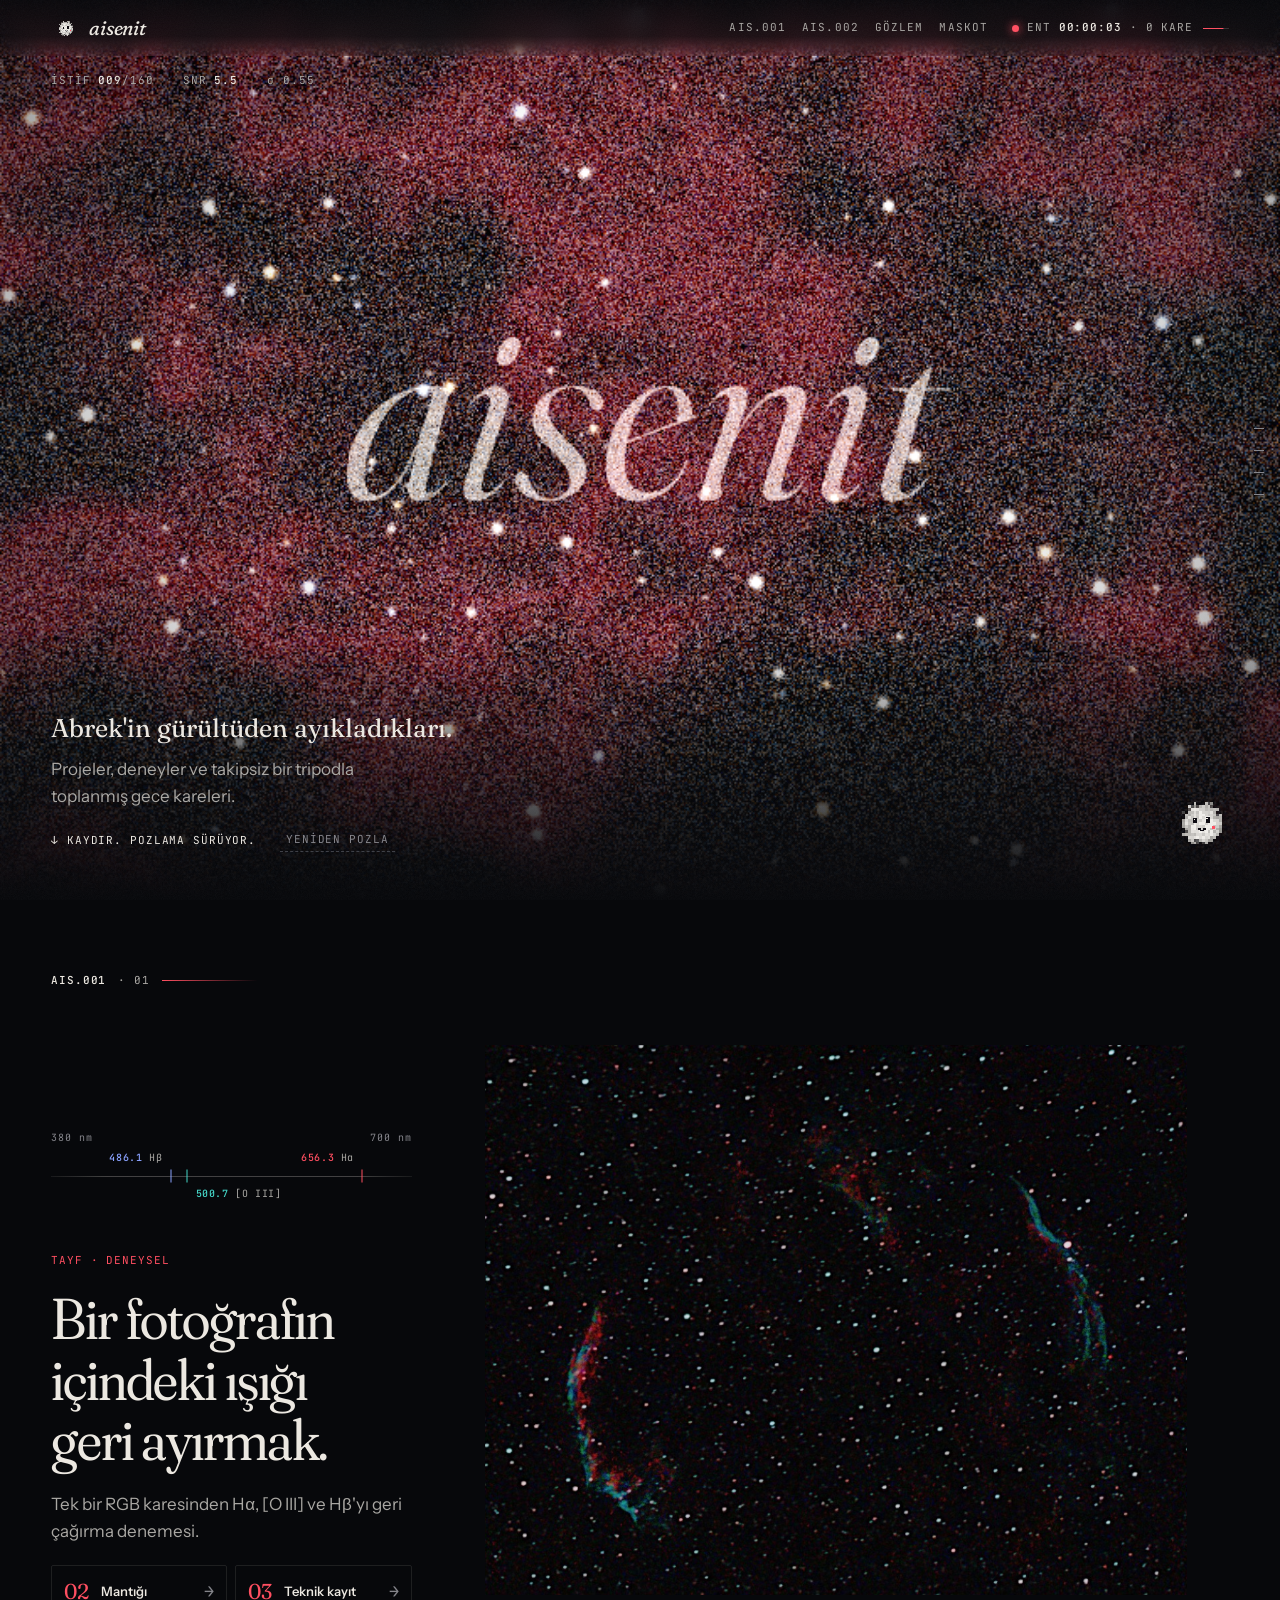
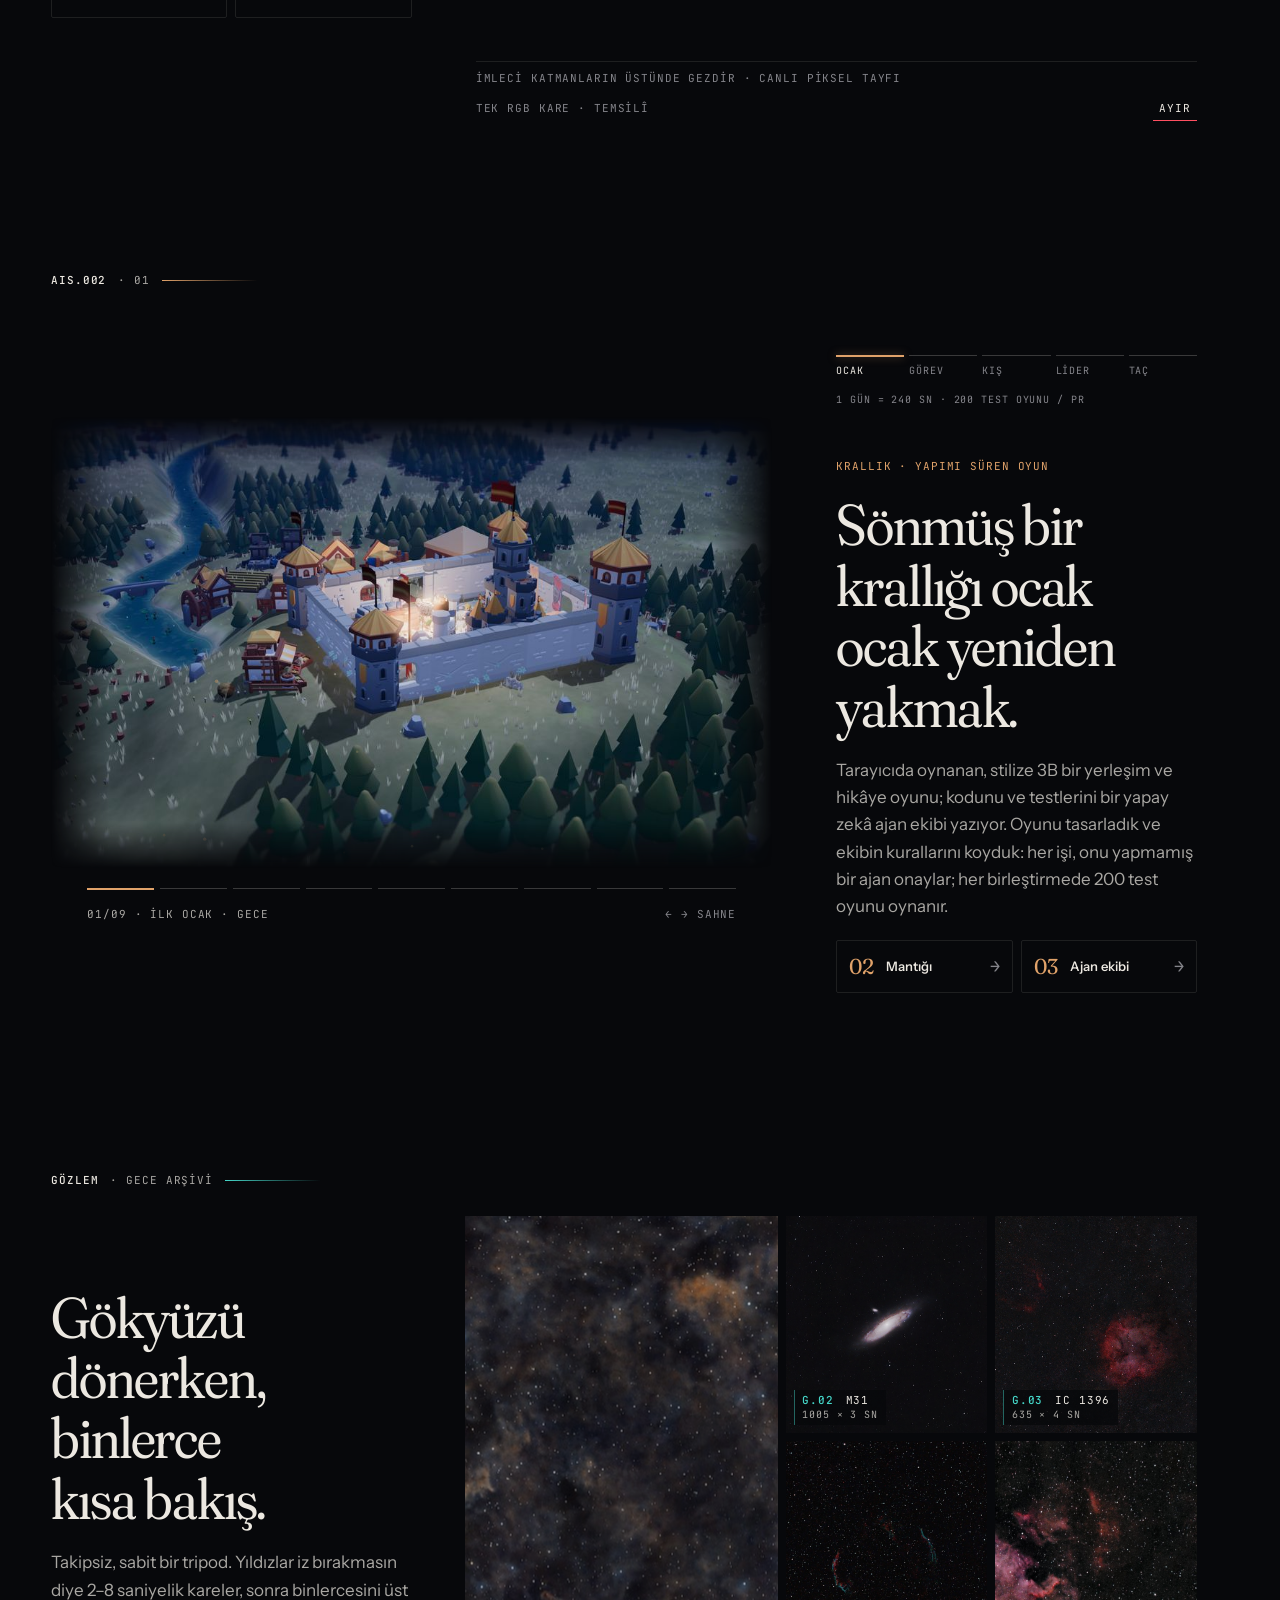
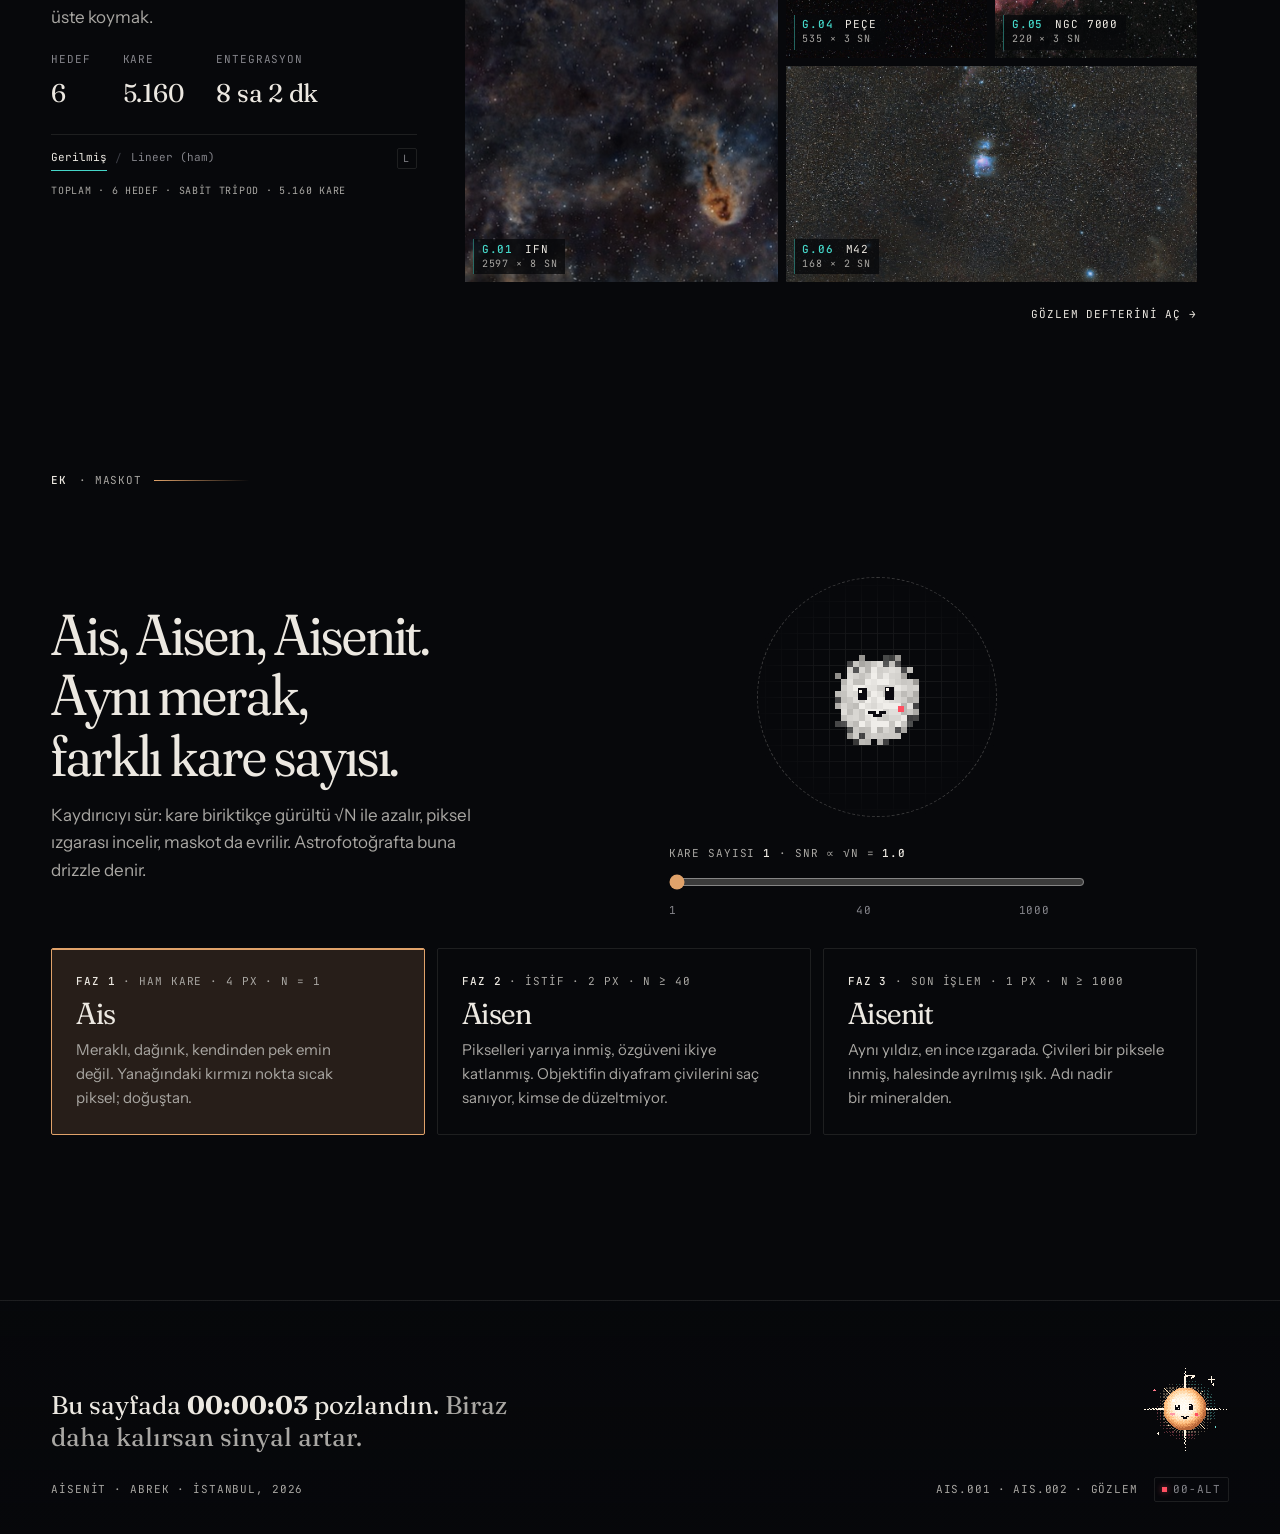
==== commit dd1dcdbf: "Yeni yapı bütün siteye: 02/03 optik nesneler, canlı kanıt figürleri, gözlem merceği, 404; Tayf" ====
--- a/index.html
+++ b/index.html
@@ -21,9 +21,9 @@
   <link rel="preconnect" href="https://fonts.googleapis.com">
   <link rel="preconnect" href="https://fonts.gstatic.com" crossorigin>
   <link rel="stylesheet" href="https://fonts.googleapis.com/css2?family=Fraunces:ital,opsz,wght,SOFT,WONK@0,9..144,300..700,0..100,0..1;1,9..144,300..700,0..100,0..1&family=Instrument+Sans:wght@400..600&family=JetBrains+Mono:wght@400;500&display=swap">
-  <link rel="stylesheet" href="/assets/css/site.css?v=20261126a">
-  <link rel="stylesheet" href="/assets/css/sayfalar/ana.css?v=20261126a">
-  <script type="module" src="/assets/js/main.js?v=20261126a"></script>
+  <link rel="stylesheet" href="/assets/css/site.css?v=20261127a">
+  <link rel="stylesheet" href="/assets/css/sayfalar/ana.css?v=20261127a">
+  <script type="module" src="/assets/js/main.js?v=20261127a"></script>
 </head>
 <body data-ekran="giris">
   <gok-atmosfer></gok-atmosfer>
@@ -37,7 +37,7 @@
       <a href="#gozlem">Gözlem</a>
       <a href="#maskot">Maskot</a>
     </nav>
-    <button type="button" class="entegrasyon veri" data-entegrasyon aria-expanded="false" aria-controls="ent-fis" title="Bu sayfada geçirdiğin süre. Her 4 saniye bir kare sayılır.">
+    <button type="button" class="entegrasyon veri" data-entegrasyon aria-expanded="false" aria-controls="ent-fis" title="Bu oturumda geçirdiğin süre. Her 4 saniye bir kare sayılır.">
       <span class="uzun">ENT</span> <b data-sure>00:00:00</b> <span class="uzun">· <span data-kare>0</span> kare</span>
       <span class="ent-serit" aria-hidden="true"><i></i></span>
     </button>
@@ -50,7 +50,7 @@
 
   <ol class="ray veri" data-ray aria-label="Bölümler">
     <li><a href="#giris"><span>00 · Giriş</span></a></li>
-    <li><a href="#ais-001"><span>AIS.001 · Hahbolllayristirma</span></a></li>
+    <li><a href="#ais-001"><span>AIS.001 · Tayf</span></a></li>
     <li><a href="#ais-002"><span>AIS.002 · Krallık</span></a></li>
     <li><a href="#gozlem"><span>Gözlem</span></a></li>
     <li><a href="#maskot"><span>Maskot</span></a></li>
@@ -111,7 +111,7 @@
         </div>
 
         <div class="proje-govde">
-          <p class="proje-ad veri" data-belir>Hahbolllayristirma · deneysel</p>
+          <p class="proje-ad veri" data-belir>Tayf · deneysel</p>
           <h2 data-belir style="--sira:1">Bir fotoğrafın içindeki ışığı geri ayırmak.</h2>
           <p class="proje-ozet" data-belir style="--sira:2">Tek bir RGB karesinden Hα, [O&nbsp;III] ve Hβ'yı geri çağırma denemesi.</p>
           <nav class="kapilar ince" aria-label="AIS.001 derinlikleri" data-belir style="--sira:3">
--- a/assets/css/site.css
+++ b/assets/css/site.css
@@ -1,3 +1,3 @@
-@import url("tokens.css?v=20261126a");
-@import url("base.css?v=20261126a");
-@import url("components.css?v=20261126a");
+@import url("tokens.css?v=20261127a");
+@import url("base.css?v=20261127a");
+@import url("components.css?v=20261127a");
--- a/assets/css/sayfalar/ana.css
+++ b/assets/css/sayfalar/ana.css
@@ -645,26 +645,6 @@
 .gozlem-bas > p {
   color: var(--isik-2);
   max-width: 38ch;
-}
-
-.toplam {
-  display: flex;
-  flex-wrap: wrap;
-  gap: var(--a-4) var(--a-8);
-}
-
-.toplam dt {
-  color: var(--isik-3);
-}
-
-.toplam dd {
-  white-space: nowrap;
-  margin: var(--a-1) 0 0;
-  font-family: var(--font-baslik);
-  font-size: 1.6rem;
-  letter-spacing: -0.01em;
-  text-transform: none;
-  color: var(--isik);
 }
 
 .gozlem-araclar {
